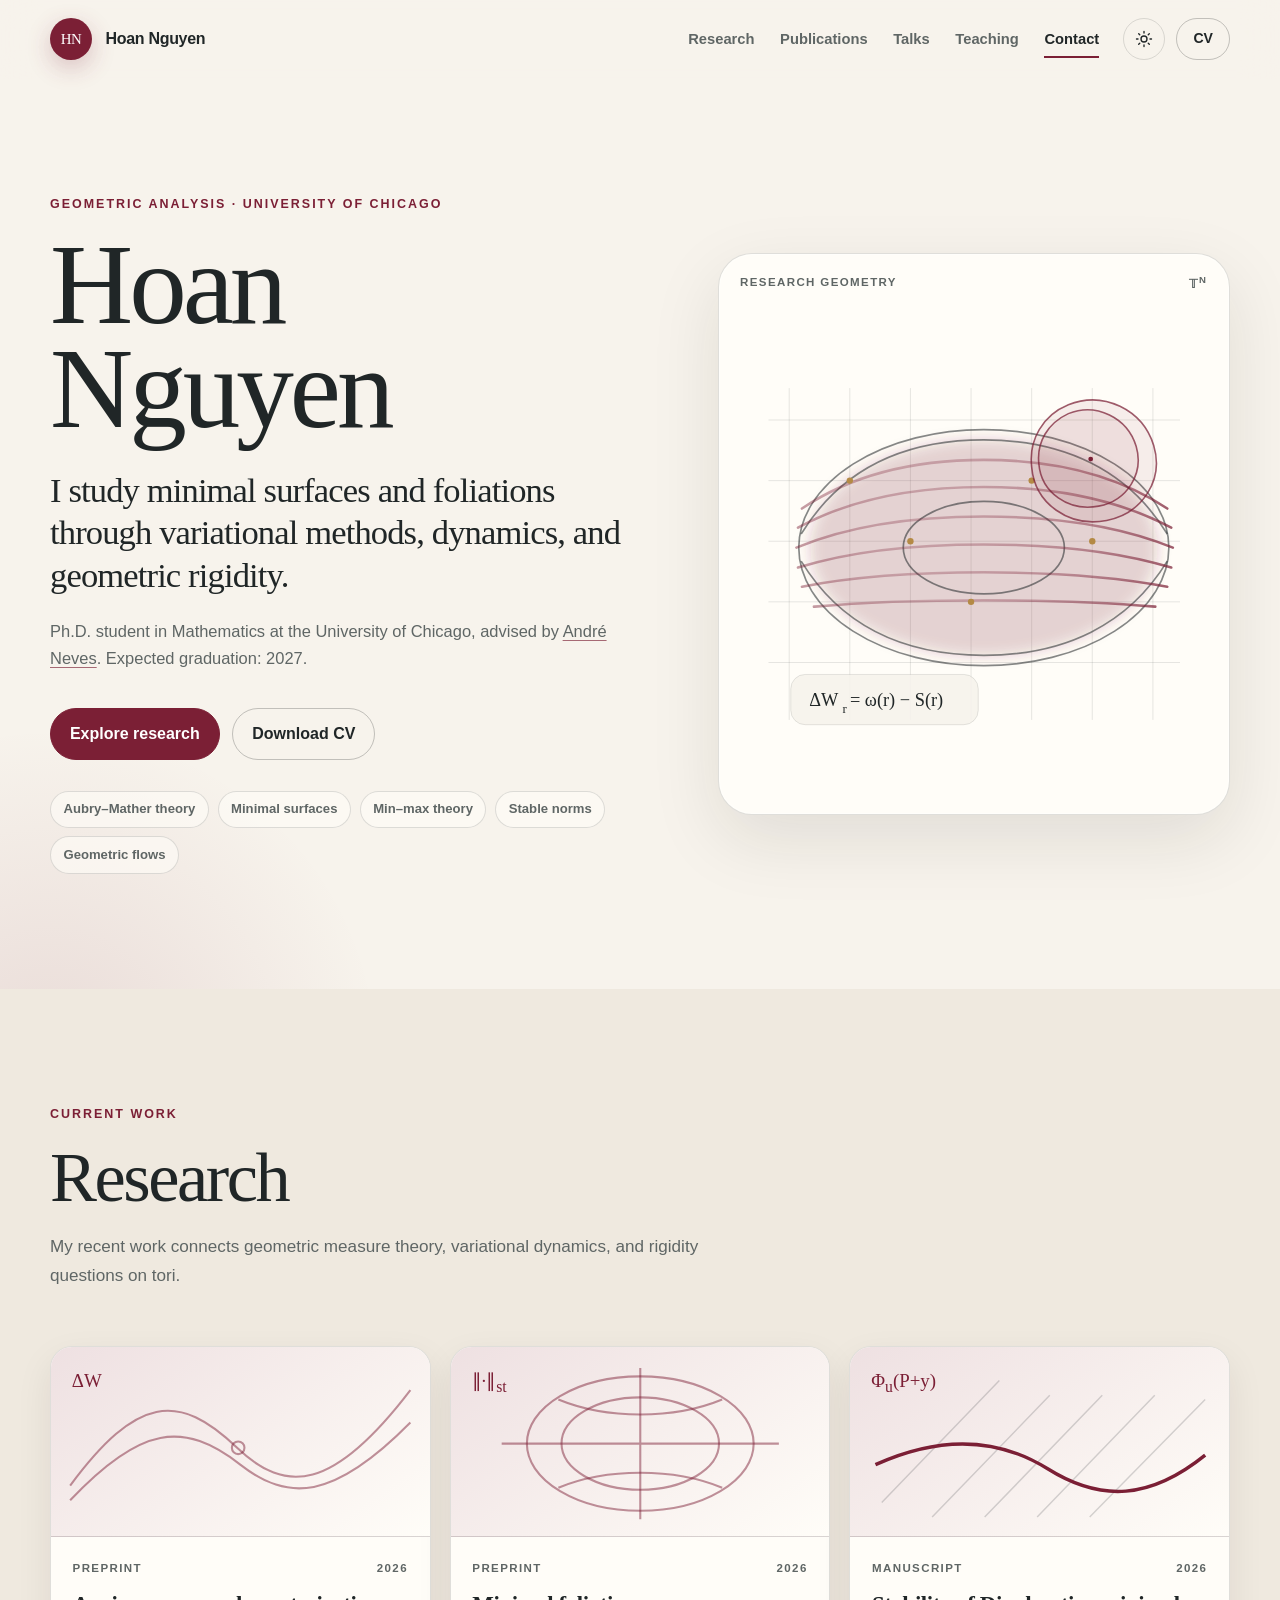
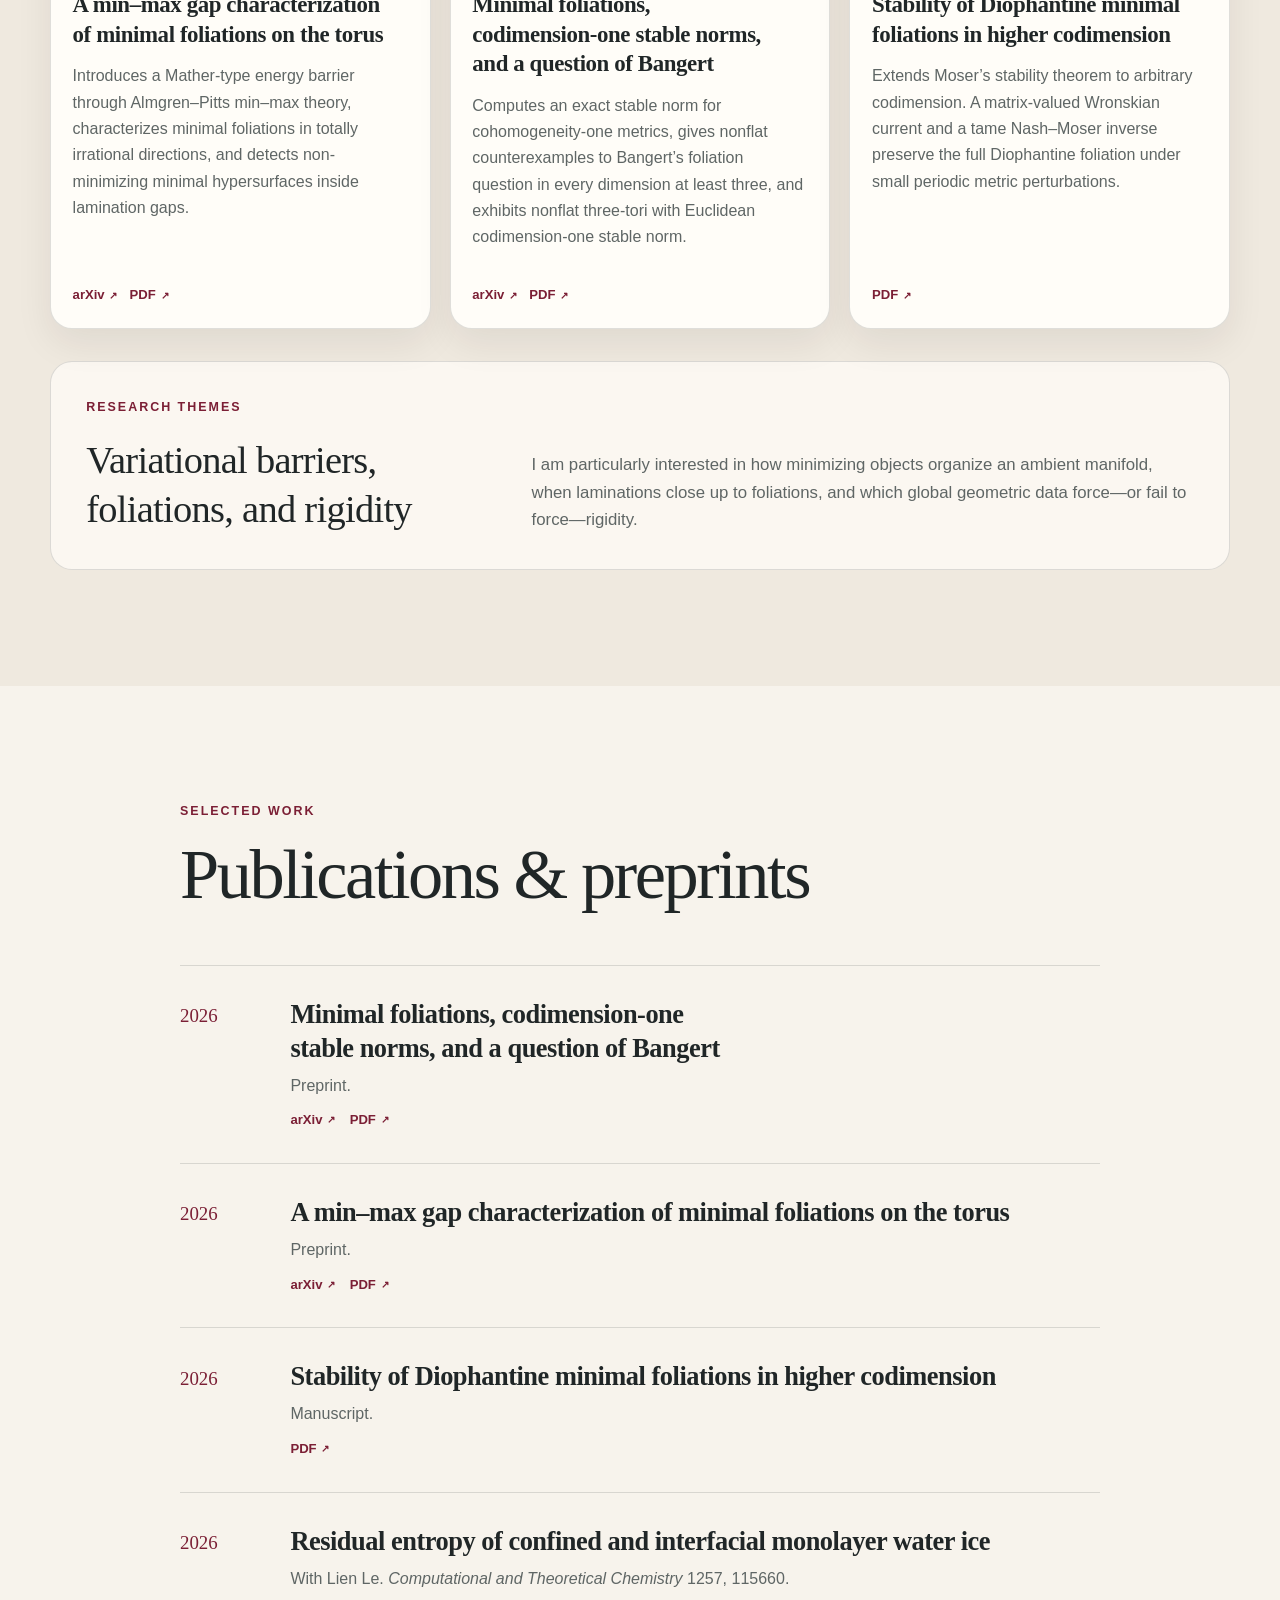
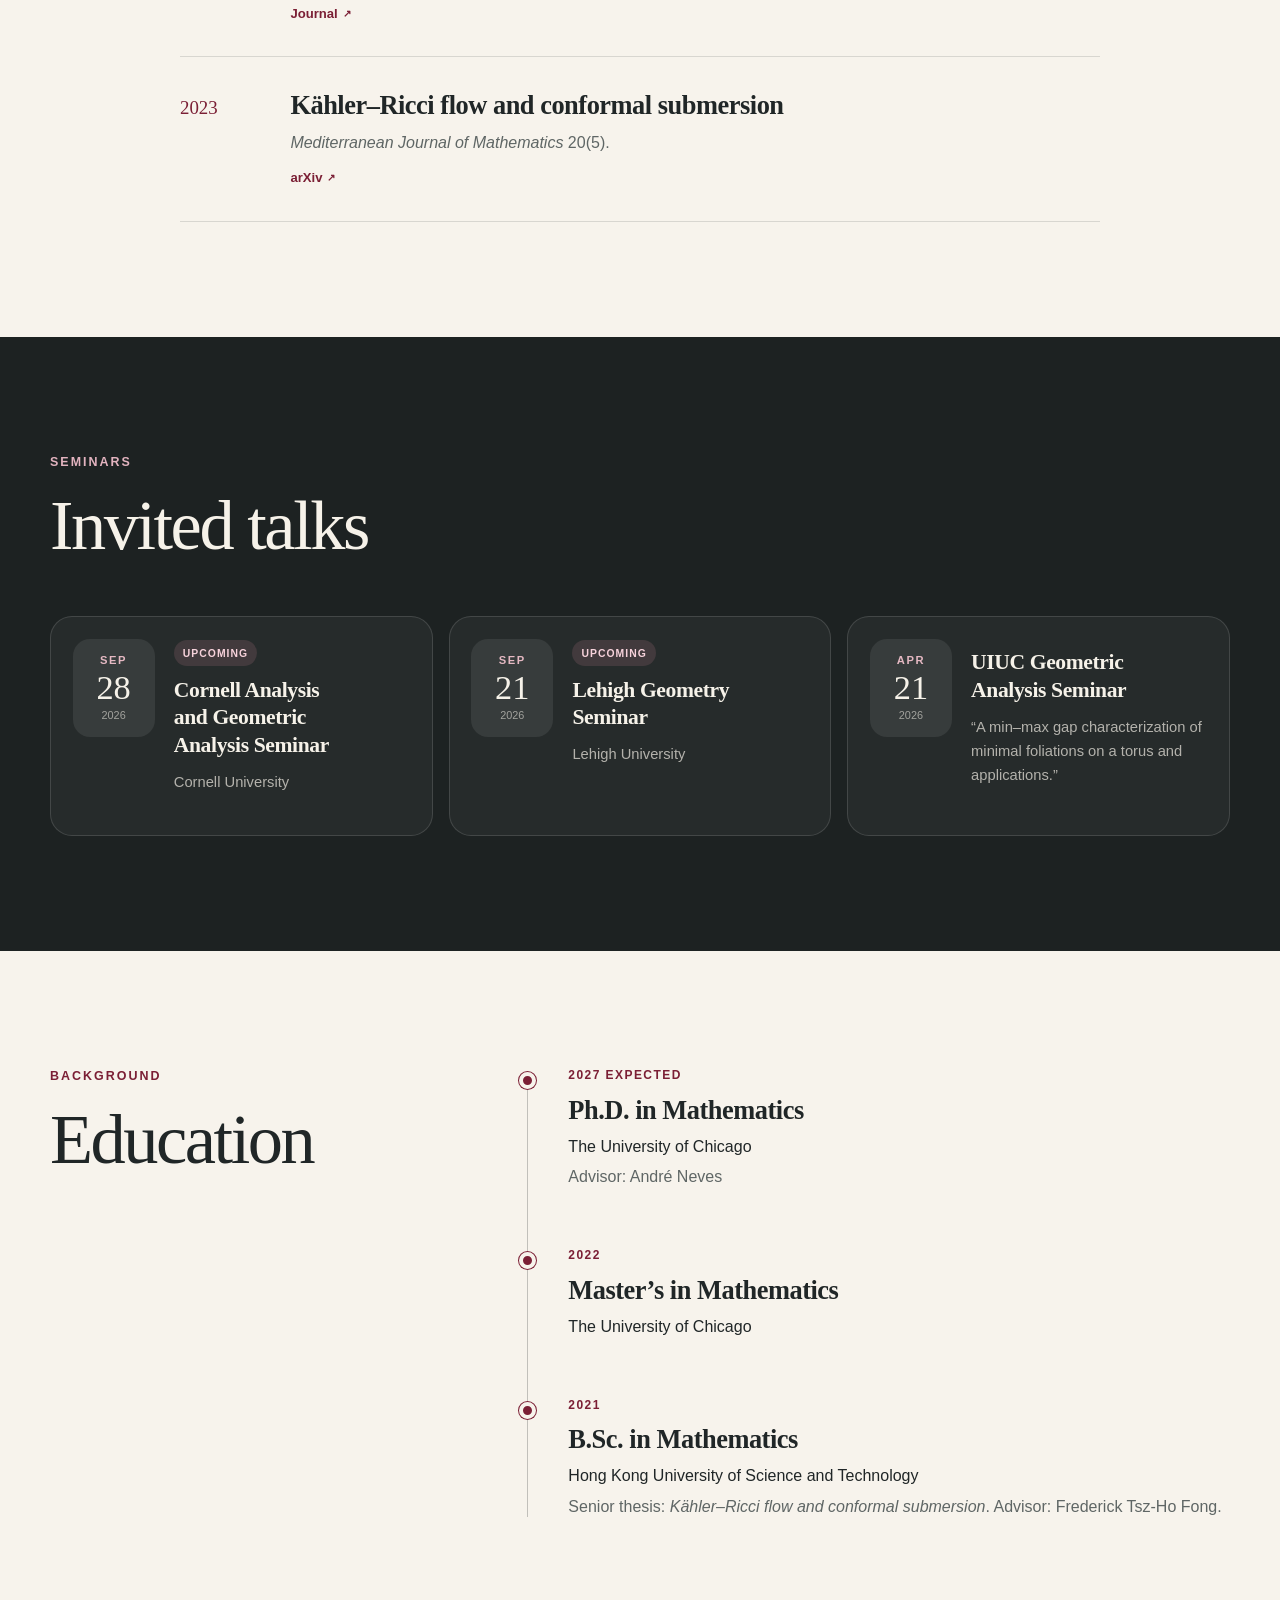
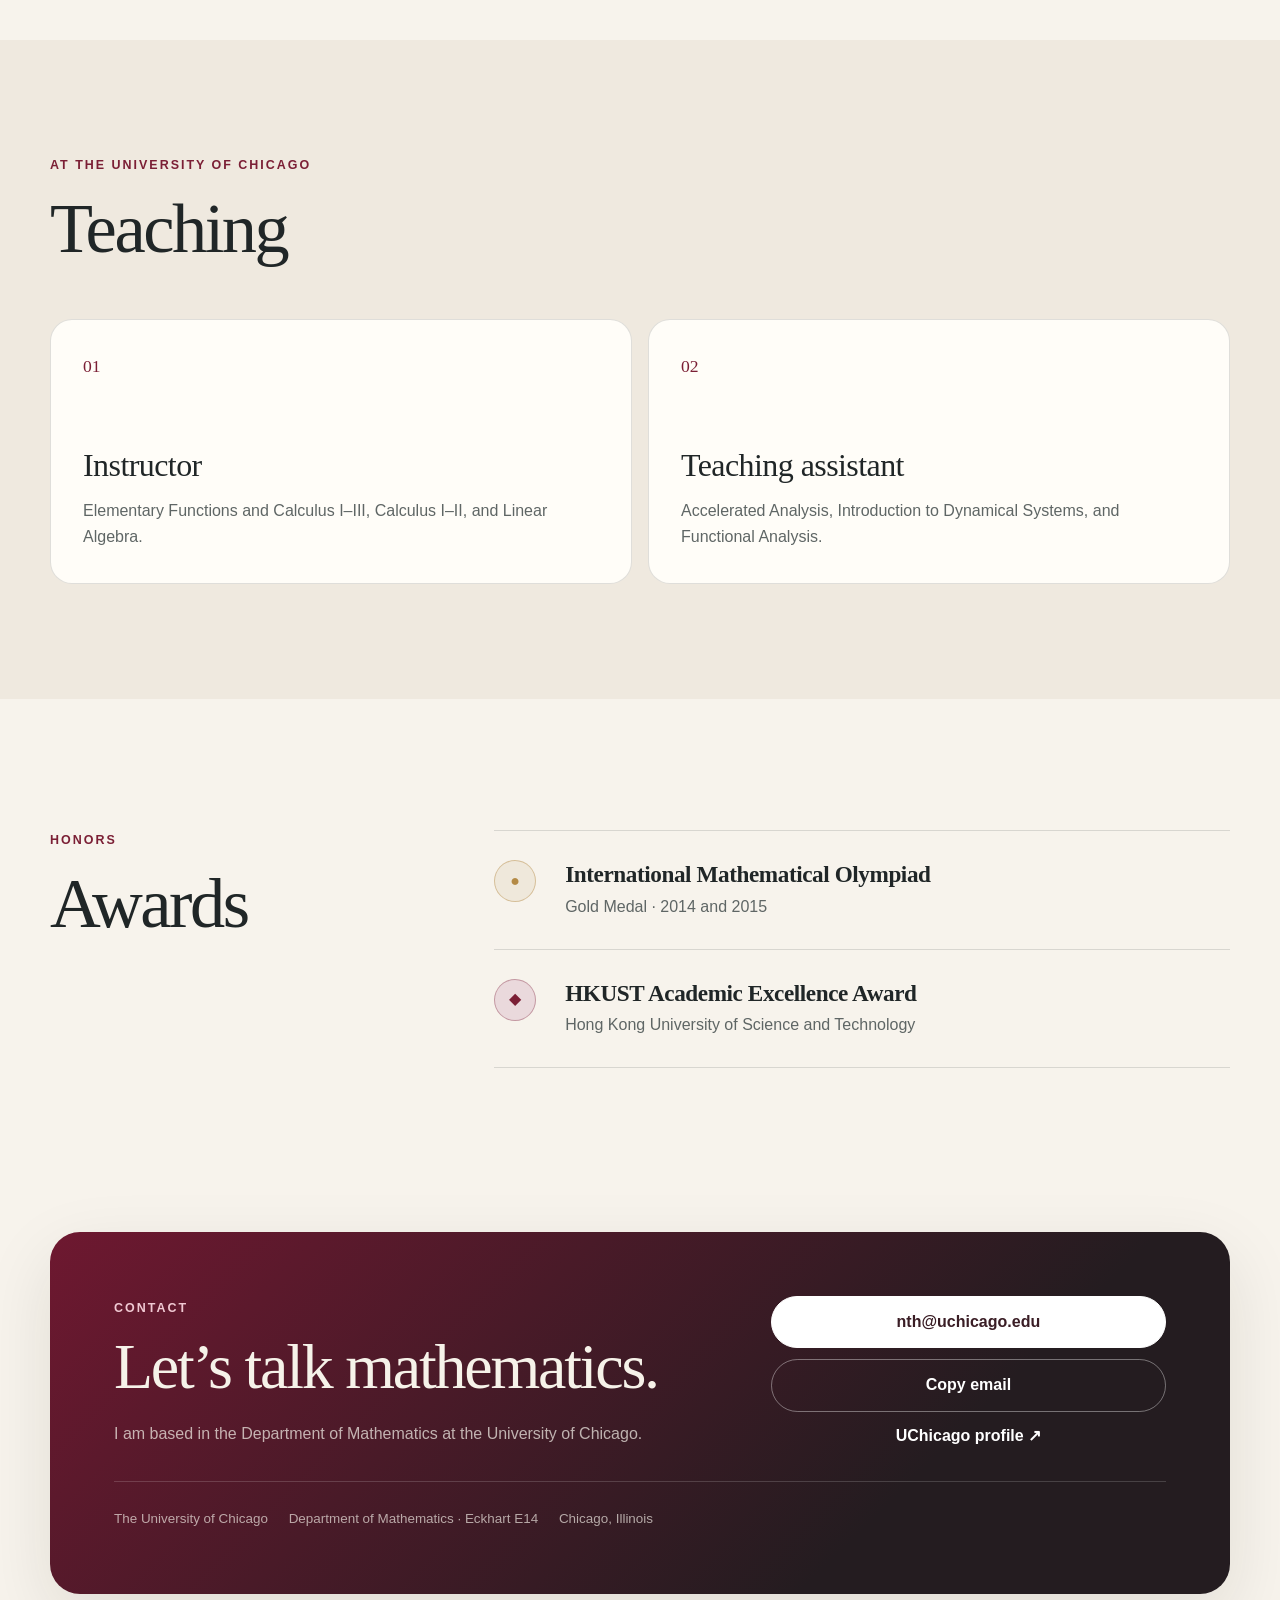
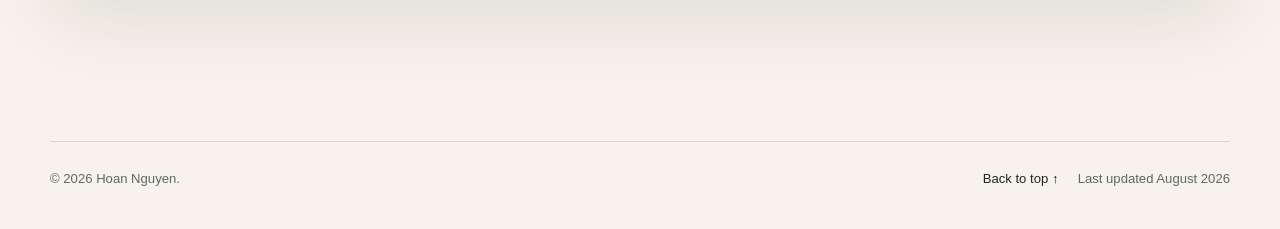
==== index.html @ 937e1cf7 "Update index.html" ====
<!doctype html>
<html lang="en" data-theme="light">
<head>
  <meta charset="utf-8">
  <meta name="viewport" content="width=device-width, initial-scale=1">
  <title>Hoan Nguyen — Geometric Analysis</title>
  <meta name="description" content="Hoan Nguyen is a mathematics Ph.D. student at the University of Chicago working in geometric analysis, minimal surfaces, min–max theory, Aubry–Mather theory, and geometric rigidity.">
  <meta name="author" content="Hoan Nguyen">
  <meta name="theme-color" content="#f7f3ec">

  <meta property="og:title" content="Hoan Nguyen — Geometric Analysis">
  <meta property="og:description" content="Research in minimal surfaces, min–max theory, Aubry–Mather theory, stable norms, and geometric rigidity.">
  <meta property="og:type" content="website">
  <meta property="og:image" content="og-card.png">

  <meta name="twitter:card" content="summary_large_image">

  <link rel="icon" href="favicon.svg" type="image/svg+xml">
  <link rel="manifest" href="site.webmanifest">
  <link rel="stylesheet" href="styles.css">

  <script>
    (function () {
      const saved = localStorage.getItem('hn-theme');
      const prefersDark =
        window.matchMedia &&
        window.matchMedia('(prefers-color-scheme: dark)').matches;

      document.documentElement.dataset.theme =
        saved || (prefersDark ? 'dark' : 'light');
    })();
  </script>

  <script type="application/ld+json">
  {
    "@context": "https://schema.org",
    "@type": "Person",
    "name": "Hoan Nguyen",
    "jobTitle": "Ph.D. Student in Mathematics",
    "affiliation": {
      "@type": "CollegeOrUniversity",
      "name": "The University of Chicago"
    },
    "email": "mailto:nth@uchicago.edu",
    "sameAs": [
      "https://mathematics.uchicago.edu/people/profile/hoan-the-nguyen/",
      "https://sites.google.com/view/thehoannguyen"
    ],
    "knowsAbout": [
      "Geometric analysis",
      "Minimal surfaces",
      "Min-max theory",
      "Aubry-Mather theory",
      "Stable norms",
      "Geometric flows"
    ]
  }
  </script>
</head>

<body>

  <a class="skip-link" href="#main">Skip to content</a>

  <header class="site-header" id="top">
    <div class="container nav-shell">

      <a class="brand" href="#top" aria-label="Hoan Nguyen, home">
        <span class="brand-mark" aria-hidden="true">HN</span>
        <span class="brand-text">Hoan Nguyen</span>
      </a>

      <button
        class="nav-toggle"
        type="button"
        aria-expanded="false"
        aria-controls="primary-nav"
      >
        <span class="sr-only">Open navigation</span>
        <span></span>
        <span></span>
        <span></span>
      </button>

      <nav
        class="primary-nav"
        id="primary-nav"
        aria-label="Primary navigation"
      >
        <a href="#research">Research</a>
        <a href="#publications">Publications</a>
        <a href="#talks">Talks</a>
        <a href="#teaching">Teaching</a>
        <a href="#contact">Contact</a>
      </nav>

      <div class="nav-actions">

        <button
          class="icon-button theme-toggle"
          type="button"
          aria-label="Switch color theme"
          title="Switch color theme"
        >
          <svg class="sun-icon" viewBox="0 0 24 24" aria-hidden="true">
            <circle cx="12" cy="12" r="4"></circle>
            <path d="M12 2v2M12 20v2M4.93 4.93l1.42 1.42M17.66 17.66l1.41 1.41M2 12h2M20 12h2M4.93 19.07l1.42-1.42M17.66 6.34l1.41-1.41"></path>
          </svg>

          <svg class="moon-icon" viewBox="0 0 24 24" aria-hidden="true">
            <path d="M21 12.79A9 9 0 1 1 11.21 3 7 7 0 0 0 21 12.79Z"></path>
          </svg>
        </button>

        <a
          class="button button-small button-outline nav-cv"
          href="Hoan_Nguyen_CV.pdf"
        >
          CV
        </a>

      </div>
    </div>
  </header>

  <main id="main">

    <section class="hero section-pad">
      <div class="container hero-grid">

        <div class="hero-copy reveal">

          <p class="eyebrow">
            Geometric analysis · University of Chicago
          </p>

          <h1>Hoan Nguyen</h1>

          <p class="hero-lede">
            I study minimal surfaces and foliations through variational
            methods, dynamics, and geometric rigidity.
          </p>

          <p class="hero-meta">
            Ph.D. student in Mathematics at the University of Chicago,
            advised by
            <a href="https://math.uchicago.edu/~aneves/">André Neves</a>.
            Expected graduation: 2027.
          </p>

          <div class="hero-actions">

            <a class="button" href="#research">
              Explore research
            </a>

            <a
              class="button button-outline"
              href="Hoan_Nguyen_CV.pdf"
            >
              Download CV
            </a>

          </div>

          <ul
            class="topic-list"
            aria-label="Research interests"
          >
            <li>Aubry–Mather theory</li>
            <li>Minimal surfaces</li>
            <li>Min–max theory</li>
            <li>Stable norms</li>
            <li>Geometric flows</li>
          </ul>

        </div>

        <div
          class="hero-visual reveal"
          aria-label="Abstract mathematical visualization of foliations and stable norms"
        >
          <div class="visual-card">

            <div class="visual-label">
              <span>Research geometry</span>
              <span>𝕋<sup>n</sup></span>
            </div>

            <svg
              class="foliation-art"
              viewBox="0 0 640 560"
              role="img"
              aria-labelledby="art-title art-desc"
            >

              <title id="art-title">
                Minimal foliations on a torus
              </title>

              <desc id="art-desc">
                An abstract family of curved leaves, a lattice,
                and a stable norm contour.
              </desc>

              <defs>

                <linearGradient
                  id="leafGradient"
                  x1="0"
                  y1="0"
                  x2="1"
                  y2="1"
                >
                  <stop
                    offset="0"
                    stop-color="currentColor"
                    stop-opacity="0.18"
                  ></stop>

                  <stop
                    offset="1"
                    stop-color="currentColor"
                    stop-opacity="0.72"
                  ></stop>
                </linearGradient>

                <filter
                  id="softGlow"
                  x="-30%"
                  y="-30%"
                  width="160%"
                  height="160%"
                >
                  <feGaussianBlur stdDeviation="9"></feGaussianBlur>
                </filter>

              </defs>

              <g class="grid-lines">

                <path d="M88 72V488M164 72V488M240 72V488M316 72V488M392 72V488M468 72V488M544 72V488"></path>

                <path d="M62 112H578M62 188H578M62 264H578M62 340H578M62 416H578"></path>

              </g>

              <g
                class="torus-shadow"
                filter="url(#softGlow)"
              >
                <ellipse
                  cx="332"
                  cy="272"
                  rx="218"
                  ry="136"
                ></ellipse>
              </g>

              <g class="torus-outline">

                <ellipse
                  cx="332"
                  cy="272"
                  rx="232"
                  ry="148"
                ></ellipse>

                <ellipse
                  cx="332"
                  cy="272"
                  rx="101"
                  ry="58"
                ></ellipse>

                <path d="M103 255c49-80 128-118 229-118s181 38 230 118"></path>

                <path d="M103 289c49 80 128 118 229 118s181-38 230-118"></path>

              </g>

              <g
                class="leaves"
                fill="none"
                stroke="url(#leafGradient)"
              >

                <path d="M104 223c62-42 139-61 228-61s167 19 230 61"></path>

                <path d="M99 247c64-35 142-51 233-51s169 16 235 51"></path>

                <path d="M97 272c65-27 143-39 235-39s171 12 237 39"></path>

                <path d="M99 297c64-20 142-29 233-29s169 9 235 29"></path>

                <path d="M104 321c62-12 139-18 228-18s167 6 230 18"></path>

                <path d="M119 346c57-5 128-8 213-8s157 3 215 8"></path>

              </g>

              <g class="lattice-points">

                <circle
                  cx="164"
                  cy="188"
                  r="4"
                ></circle>

                <circle
                  cx="240"
                  cy="264"
                  r="4"
                ></circle>

                <circle
                  cx="316"
                  cy="340"
                  r="4"
                ></circle>

                <circle
                  cx="392"
                  cy="188"
                  r="4"
                ></circle>

                <circle
                  cx="468"
                  cy="264"
                  r="4"
                ></circle>

              </g>

              <g class="norm-contour">

                <path d="M438 93c44-18 93 6 107 51 13 43-14 85-59 94-47 9-90-21-94-67-4-34 14-65 46-78Z"></path>

                <path d="M438 104c35-14 74 5 85 41 10 34-11 68-47 75-38 7-72-17-75-53-3-27 11-51 37-63Z"></path>

                <circle
                  cx="466"
                  cy="161"
                  r="3"
                ></circle>

              </g>

              <g class="formula-chip">

                <rect
                  x="90"
                  y="431"
                  width="235"
                  height="63"
                  rx="18"
                ></rect>

                <text
                  x="113"
                  y="471"
                >
                  ΔW
                  <tspan
                    baseline-shift="sub"
                    font-size="16"
                  >
                    r
                  </tspan>
                  = ω(r) − S(r)
                </text>

              </g>

            </svg>

          </div>
        </div>

      </div>
    </section>


    <section
      class="section-pad section-soft"
      id="research"
    >
      <div class="container">

        <div class="section-heading reveal">

          <p class="eyebrow">
            Current work
          </p>

          <h2>Research</h2>

          <p>
            My recent work connects geometric measure theory,
            variational dynamics, and rigidity questions on tori.
          </p>

        </div>


        <div class="research-grid">

          <article class="research-card reveal">

            <div
              class="paper-visual paper-visual-gap"
              aria-hidden="true"
            >

              <span class="visual-symbol">
                ΔW
              </span>

              <svg viewBox="0 0 360 180">

                <path d="M18 132C81 47 121 42 177 96c46 44 91 42 165-55"></path>

                <path d="M18 146C85 75 126 70 180 112c45 35 88 35 162-40"></path>

                <circle
                  cx="178"
                  cy="96"
                  r="6"
                ></circle>

              </svg>

            </div>

            <div class="card-kicker">

              <span>Preprint</span>

              <time datetime="2026">
                2026
              </time>

            </div>

            <h3>
              A min–max gap characterization of minimal foliations on the torus
            </h3>

            <p>
              Introduces a Mather-type energy barrier through
              Almgren–Pitts min–max theory, characterizes minimal
              foliations in totally irrational directions, and detects
              non-minimizing minimal hypersurfaces inside lamination gaps.
            </p>

            <div class="paper-links">

              <a href="https://arxiv.org/abs/2605.12428">
                arXiv
              </a>

              <a href="min-max-gap-characterization.pdf">
                PDF
              </a>

            </div>

          </article>


          <article class="research-card reveal">

            <div
              class="paper-visual paper-visual-norm"
              aria-hidden="true"
            >

              <span class="visual-symbol">
                ∥·∥<sub>st</sub>
              </span>

              <svg viewBox="0 0 360 180">

                <ellipse
                  cx="180"
                  cy="92"
                  rx="108"
                  ry="64"
                ></ellipse>

                <ellipse
                  cx="180"
                  cy="92"
                  rx="75"
                  ry="44"
                ></ellipse>

                <path d="M180 20v144M48 92h264"></path>

                <path d="M102 50c46 19 110 19 156 0M102 134c46-19 110-19 156 0"></path>

              </svg>

            </div>

            <div class="card-kicker">

              <span>Preprint</span>

              <time datetime="2026">
                2026
              </time>

            </div>

            <h3>
              Minimal foliations, codimension-one stable norms,
              and a question of Bangert
            </h3>

            <p>
              Computes an exact stable norm for cohomogeneity-one metrics,
              gives nonflat counterexamples to Bangert’s foliation question
              in every dimension at least three, and exhibits nonflat
              three-tori with Euclidean codimension-one stable norm.
            </p>

            <div class="paper-links">

              <a href="https://arxiv.org/abs/2608.18428">
                arXiv
              </a>

              <a href="minimal-foliations-stable-norms-bangert.pdf">
                PDF
              </a>

            </div>

          </article>


          <article class="research-card reveal">

            <div
              class="paper-visual paper-visual-kam"
              aria-hidden="true"
            >

              <span class="visual-symbol">
                Φ<sub>u</sub>(P+y)
              </span>

              <svg viewBox="0 0 360 180">

                <g>
                  <path d="M30 148 142 32M78 162 190 46M128 162 240 46M178 162 290 46M228 162 338 50"></path>
                </g>

                <path
                  class="accent-path"
                  d="M24 112c62-28 116-26 164 4 51 32 98 29 150-13"
                ></path>

              </svg>

            </div>

            <div class="card-kicker">

              <span>Manuscript</span>

              <time datetime="2026">
                2026
              </time>

            </div>

            <h3>
              Stability of Diophantine minimal foliations
              in higher codimension
            </h3>

            <p>
              Extends Moser’s stability theorem to arbitrary codimension.
              A matrix-valued Wronskian current and a tame Nash–Moser
              inverse preserve the full Diophantine foliation under small
              periodic metric perturbations.
            </p>

            <div class="paper-links">

              <a href="diophantine-minimal-foliations-higher-codimension.pdf">
                PDF
              </a>

            </div>

          </article>

        </div>


        <div class="research-note reveal">

          <div>

            <p class="eyebrow">
              Research themes
            </p>

            <h3>
              Variational barriers, foliations, and rigidity
            </h3>

          </div>

          <p>
            I am particularly interested in how minimizing objects organize
            an ambient manifold, when laminations close up to foliations,
            and which global geometric data force—or fail to force—rigidity.
          </p>

        </div>

      </div>
    </section>


    <section
      class="section-pad"
      id="publications"
    >
      <div class="container narrow">

        <div class="section-heading reveal">

          <p class="eyebrow">
            Selected work
          </p>

          <h2>
            Publications &amp; preprints
          </h2>

        </div>


        <ol class="publication-list">

          <li class="publication-item reveal">

            <div class="pub-year">
              2026
            </div>

            <div class="pub-content">

              <h3>
                Minimal foliations, codimension-one stable norms,
                and a question of Bangert
              </h3>

              <p class="pub-meta">
                Preprint.
              </p>

              <div class="inline-links">

                <a href="https://arxiv.org/abs/2608.18428">
                  arXiv
                </a>

                <a href="minimal-foliations-stable-norms-bangert.pdf">
                  PDF
                </a>

              </div>

            </div>

          </li>


          <li class="publication-item reveal">

            <div class="pub-year">
              2026
            </div>

            <div class="pub-content">

              <h3>
                A min–max gap characterization of minimal foliations
                on the torus
              </h3>

              <p class="pub-meta">
                Preprint.
              </p>

              <div class="inline-links">

                <a href="https://arxiv.org/abs/2605.12428">
                  arXiv
                </a>

                <a href="min-max-gap-characterization.pdf">
                  PDF
                </a>

              </div>

            </div>

          </li>


          <li class="publication-item reveal">

            <div class="pub-year">
              2026
            </div>

            <div class="pub-content">

              <h3>
                Stability of Diophantine minimal foliations
                in higher codimension
              </h3>

              <p class="pub-meta">
                Manuscript.
              </p>

              <div class="inline-links">

                <a href="diophantine-minimal-foliations-higher-codimension.pdf">
                  PDF
                </a>

              </div>

            </div>

          </li>


          <li class="publication-item reveal">

            <div class="pub-year">
              2026
            </div>

            <div class="pub-content">

              <h3>
                Residual entropy of confined and interfacial
                monolayer water ice
              </h3>

              <p class="pub-meta">
                With Lien Le.
                <em>Computational and Theoretical Chemistry</em>
                1257, 115660.
              </p>

              <div class="inline-links">

                <a href="https://doi.org/10.1016/j.comptc.2026.115660">
                  Journal
                </a>

              </div>

            </div>

          </li>


          <li class="publication-item reveal">

            <div class="pub-year">
              2023
            </div>

            <div class="pub-content">

              <h3>
                Kähler–Ricci flow and conformal submersion
              </h3>

              <p class="pub-meta">
                <em>Mediterranean Journal of Mathematics</em>
                20(5).
              </p>

              <div class="inline-links">

                <a href="https://arxiv.org/abs/2301.13065">
                  arXiv
                </a>

              </div>

            </div>

          </li>

        </ol>

      </div>
    </section>


    <section
      class="section-pad section-dark"
      id="talks"
    >
      <div class="container">

        <div class="section-heading reveal">

          <p class="eyebrow">
            Seminars
          </p>

          <h2>
            Invited talks
          </h2>

        </div>


        <div class="talk-grid">

          <article class="talk-card reveal">

            <div class="date-block">

              <span>Sep</span>

              <strong>28</strong>

              <small>2026</small>

            </div>

            <div>

              <span class="status-pill">
                Upcoming
              </span>

              <h3>
                Cornell Analysis and Geometric Analysis Seminar
              </h3>

              <p>
                Cornell University
              </p>

            </div>

          </article>


          <article class="talk-card reveal">

            <div class="date-block">

              <span>Sep</span>

              <strong>21</strong>

              <small>2026</small>

            </div>

            <div>

              <span class="status-pill">
                Upcoming
              </span>

              <h3>
                Lehigh Geometry Seminar
              </h3>

              <p>
                Lehigh University
              </p>

            </div>

          </article>


          <article class="talk-card reveal">

            <div class="date-block">

              <span>Apr</span>

              <strong>21</strong>

              <small>2026</small>

            </div>

            <div>

              <h3>
                UIUC Geometric Analysis Seminar
              </h3>

              <p>
                “A min–max gap characterization of minimal foliations
                on a torus and applications.”
              </p>

            </div>

          </article>

        </div>

      </div>
    </section>


    <section
      class="section-pad"
      id="education"
    >
      <div class="container two-column-layout">

        <div class="section-heading reveal">

          <p class="eyebrow">
            Background
          </p>

          <h2>
            Education
          </h2>

        </div>


        <div class="timeline">

          <article class="timeline-item reveal">

            <div class="timeline-marker"></div>

            <time>
              2027 expected
            </time>

            <h3>
              Ph.D. in Mathematics
            </h3>

            <p>
              The University of Chicago
            </p>

            <p class="muted">
              Advisor: André Neves
            </p>

          </article>


          <article class="timeline-item reveal">

            <div class="timeline-marker"></div>

            <time>
              2022
            </time>

            <h3>
              Master’s in Mathematics
            </h3>

            <p>
              The University of Chicago
            </p>

          </article>


          <article class="timeline-item reveal">

            <div class="timeline-marker"></div>

            <time>
              2021
            </time>

            <h3>
              B.Sc. in Mathematics
            </h3>

            <p>
              Hong Kong University of Science and Technology
            </p>

            <p class="muted">
              Senior thesis:
              <em>Kähler–Ricci flow and conformal submersion</em>.
              Advisor: Frederick Tsz-Ho Fong.
            </p>

          </article>

        </div>

      </div>
    </section>


    <section
      class="section-pad section-soft"
      id="teaching"
    >
      <div class="container">

        <div class="section-heading reveal">

          <p class="eyebrow">
            At the University of Chicago
          </p>

          <h2>
            Teaching
          </h2>

        </div>


        <div class="teaching-grid">

          <article class="teaching-card reveal">

            <span class="teaching-index">
              01
            </span>

            <h3>
              Instructor
            </h3>

            <p>
              Elementary Functions and Calculus I–III,
              Calculus I–II, and Linear Algebra.
            </p>

          </article>


          <article class="teaching-card reveal">

            <span class="teaching-index">
              02
            </span>

            <h3>
              Teaching assistant
            </h3>

            <p>
              Accelerated Analysis, Introduction to Dynamical Systems,
              and Functional Analysis.
            </p>

          </article>

        </div>

      </div>
    </section>


    <section
      class="section-pad"
      id="awards"
    >
      <div class="container awards-shell reveal">

        <div>

          <p class="eyebrow">
            Honors
          </p>

          <h2>
            Awards
          </h2>

        </div>


        <div class="award-list">

          <div class="award-item">

            <span
              class="award-medal"
              aria-hidden="true"
            >
              ●
            </span>

            <div>

              <h3>
                International Mathematical Olympiad
              </h3>

              <p>
                Gold Medal · 2014 and 2015
              </p>

            </div>

          </div>


          <div class="award-item">

            <span
              class="award-medal award-medal-outline"
              aria-hidden="true"
            >
              ◆
            </span>

            <div>

              <h3>
                HKUST Academic Excellence Award
              </h3>

              <p>
                Hong Kong University of Science and Technology
              </p>

            </div>

          </div>

        </div>

      </div>
    </section>


    <section
      class="section-pad contact-section"
      id="contact"
    >
      <div class="container contact-card reveal">

        <div>

          <p class="eyebrow">
            Contact
          </p>

          <h2>
            Let’s talk mathematics.
          </h2>

          <p>
            I am based in the Department of Mathematics
            at the University of Chicago.
          </p>

        </div>


        <div class="contact-actions">

          <a
            class="button"
            href="mailto:nth@uchicago.edu"
          >
            nth@uchicago.edu
          </a>

          <button
            class="button button-outline copy-email"
            type="button"
            data-email="nth@uchicago.edu"
          >
            Copy email
          </button>

          <a
            class="text-link"
            href="https://mathematics.uchicago.edu/people/profile/hoan-the-nguyen/"
          >
            UChicago profile
            <span aria-hidden="true">↗</span>
          </a>

        </div>


        <div class="contact-address">

          <span>
            The University of Chicago
          </span>

          <span>
            Department of Mathematics · Eckhart E14
          </span>

          <span>
            Chicago, Illinois
          </span>

        </div>

      </div>
    </section>

  </main>


  <footer class="site-footer">

    <div class="container footer-inner">

      <p>
        © <span id="current-year">2026</span> Hoan Nguyen.
      </p>

      <div>

        <a href="#top">
          Back to top ↑
        </a>

        <span>
          Last updated August 2026
        </span>

      </div>

    </div>

  </footer>


  <div
    class="toast"
    role="status"
    aria-live="polite"
    aria-atomic="true"
  ></div>

  <script src="script.js"></script>

</body>
</html>
---- styles.css ----
:root {
  --bg: #f7f3ec;
  --bg-elevated: #fffdf8;
  --bg-soft: #efe9df;
  --bg-dark: #1d2222;
  --text: #202627;
  --text-muted: #5f6665;
  --text-on-dark: #f6f2e9;
  --accent: #7b1f35;
  --accent-strong: #5f1025;
  --accent-soft: #ead9dc;
  --gold: #b48a45;
  --border: rgba(32, 38, 39, 0.14);
  --border-strong: rgba(32, 38, 39, 0.25);
  --shadow: 0 24px 70px rgba(33, 28, 24, 0.10);
  --shadow-soft: 0 14px 36px rgba(33, 28, 24, 0.08);
  --header-bg: rgba(247, 243, 236, 0.86);
  --serif: "Iowan Old Style", "Palatino Linotype", "Book Antiqua", Palatino, Georgia, serif;
  --sans: Inter, ui-sans-serif, -apple-system, BlinkMacSystemFont, "Segoe UI", sans-serif;
  --radius: 22px;
  --radius-sm: 14px;
  --max-width: 1180px;
}

html[data-theme="dark"] {
  --bg: #141818;
  --bg-elevated: #1c2121;
  --bg-soft: #202626;
  --bg-dark: #090c0c;
  --text: #f3efe7;
  --text-muted: #b9c0bd;
  --text-on-dark: #f7f3eb;
  --accent: #d391a0;
  --accent-strong: #efb1bf;
  --accent-soft: rgba(211, 145, 160, 0.17);
  --gold: #d5ad6a;
  --border: rgba(243, 239, 231, 0.13);
  --border-strong: rgba(243, 239, 231, 0.24);
  --shadow: 0 24px 70px rgba(0, 0, 0, 0.34);
  --shadow-soft: 0 14px 36px rgba(0, 0, 0, 0.24);
  --header-bg: rgba(20, 24, 24, 0.86);
}

* { box-sizing: border-box; }
html { scroll-behavior: smooth; scroll-padding-top: 100px; }
body {
  margin: 0;
  background: var(--bg);
  color: var(--text);
  font-family: var(--sans);
  line-height: 1.65;
  -webkit-font-smoothing: antialiased;
  text-rendering: optimizeLegibility;
}

::selection { background: var(--accent); color: #fff; }
a { color: inherit; text-decoration-color: color-mix(in srgb, var(--accent) 65%, transparent); text-underline-offset: 0.2em; }
a:hover { color: var(--accent); }
button, input, textarea { font: inherit; }
img, svg { display: block; max-width: 100%; }
h1, h2, h3, p { margin-top: 0; }
h1, h2, h3 { text-wrap: balance; }
h1, h2 { font-family: var(--serif); font-weight: 500; letter-spacing: -0.035em; }
h1 { font-size: clamp(4.25rem, 9vw, 7.7rem); line-height: 0.9; margin-bottom: 1.8rem; }
h2 { font-size: clamp(2.8rem, 5.5vw, 4.9rem); line-height: 0.98; margin-bottom: 1.35rem; }
h3 { font-size: 1.28rem; line-height: 1.28; letter-spacing: -0.018em; }

.container { width: min(calc(100% - 40px), var(--max-width)); margin-inline: auto; }
.container.narrow { width: min(calc(100% - 40px), 920px); }
.section-pad { padding: clamp(5.5rem, 9vw, 9rem) 0; }
.section-soft { background: var(--bg-soft); }
.eyebrow {
  margin: 0 0 1.15rem;
  color: var(--accent);
  font-size: 0.78rem;
  font-weight: 750;
  letter-spacing: 0.16em;
  text-transform: uppercase;
}
.muted { color: var(--text-muted); }
.sr-only {
  position: absolute !important;
  width: 1px !important;
  height: 1px !important;
  padding: 0 !important;
  margin: -1px !important;
  overflow: hidden !important;
  clip: rect(0, 0, 0, 0) !important;
  white-space: nowrap !important;
  border: 0 !important;
}
.skip-link {
  position: fixed;
  left: 1rem;
  top: -4rem;
  z-index: 1000;
  padding: 0.7rem 1rem;
  border-radius: 10px;
  background: var(--text);
  color: var(--bg);
  transition: top 0.2s ease;
}
.skip-link:focus { top: 1rem; }

.site-header {
  position: sticky;
  top: 0;
  z-index: 100;
  border-bottom: 1px solid transparent;
  background: var(--header-bg);
  backdrop-filter: blur(18px);
  -webkit-backdrop-filter: blur(18px);
  transition: border-color 0.25s ease, box-shadow 0.25s ease;
}
.site-header.is-scrolled { border-color: var(--border); box-shadow: 0 10px 30px rgba(20, 20, 20, 0.05); }
.nav-shell { min-height: 78px; display: flex; align-items: center; gap: 1.5rem; }
.brand { display: inline-flex; align-items: center; gap: 0.85rem; text-decoration: none; flex: 0 0 auto; }
.brand:hover { color: var(--text); }
.brand-mark {
  width: 42px;
  height: 42px;
  display: grid;
  place-items: center;
  border-radius: 50%;
  color: #fff;
  background: var(--accent);
  font-family: var(--serif);
  font-size: 0.93rem;
  letter-spacing: -0.03em;
  box-shadow: 0 8px 25px color-mix(in srgb, var(--accent) 24%, transparent);
}
.brand-text { font-weight: 700; letter-spacing: -0.02em; }
.primary-nav { display: flex; align-items: center; gap: 1.6rem; margin-left: auto; }
.primary-nav a { position: relative; padding: 0.4rem 0; color: var(--text-muted); font-size: 0.92rem; font-weight: 650; text-decoration: none; }
.primary-nav a::after { content: ""; position: absolute; left: 0; right: 100%; bottom: 0; height: 2px; background: var(--accent); transition: right 0.25s ease; }
.primary-nav a:hover, .primary-nav a.active { color: var(--text); }
.primary-nav a:hover::after, .primary-nav a.active::after { right: 0; }
.nav-actions { display: flex; align-items: center; gap: 0.7rem; }
.icon-button {
  width: 42px;
  height: 42px;
  display: grid;
  place-items: center;
  border: 1px solid var(--border);
  border-radius: 50%;
  color: var(--text);
  background: transparent;
  cursor: pointer;
  transition: transform 0.2s ease, background 0.2s ease, border-color 0.2s ease;
}
.icon-button:hover { transform: translateY(-2px); background: var(--bg-elevated); border-color: var(--border-strong); }
.icon-button svg { width: 18px; fill: none; stroke: currentColor; stroke-width: 1.8; stroke-linecap: round; stroke-linejoin: round; }
html[data-theme="light"] .moon-icon { display: none; }
html[data-theme="dark"] .sun-icon { display: none; }
.nav-toggle { display: none; border: 0; background: transparent; padding: 0.5rem; margin-left: auto; cursor: pointer; }
.nav-toggle span:not(.sr-only) { display: block; width: 24px; height: 2px; margin: 5px 0; border-radius: 3px; background: var(--text); transition: transform 0.2s ease, opacity 0.2s ease; }

.button {
  display: inline-flex;
  align-items: center;
  justify-content: center;
  min-height: 49px;
  padding: 0.75rem 1.18rem;
  border: 1px solid var(--accent);
  border-radius: 999px;
  background: var(--accent);
  color: #fff;
  font-weight: 750;
  text-decoration: none;
  cursor: pointer;
  transition: transform 0.2s ease, box-shadow 0.2s ease, background 0.2s ease, color 0.2s ease;
}
.button:hover { transform: translateY(-2px); color: #fff; background: var(--accent-strong); border-color: var(--accent-strong); box-shadow: 0 12px 28px color-mix(in srgb, var(--accent) 22%, transparent); }
.button-outline { color: var(--text); background: transparent; border-color: var(--border-strong); }
.button-outline:hover { color: var(--text); background: var(--bg-elevated); border-color: var(--text); box-shadow: none; }
.button-small { min-height: 42px; padding: 0.55rem 1rem; font-size: 0.88rem; }

.hero { min-height: calc(100svh - 78px); display: grid; align-items: center; position: relative; overflow: clip; }
.hero::before {
  content: "";
  position: absolute;
  width: 680px;
  height: 680px;
  left: -290px;
  bottom: -410px;
  border-radius: 50%;
  background: radial-gradient(circle, color-mix(in srgb, var(--accent) 11%, transparent), transparent 69%);
  pointer-events: none;
}
.hero-grid { display: grid; grid-template-columns: minmax(0, 1.06fr) minmax(360px, 0.94fr); align-items: center; gap: clamp(2rem, 7vw, 7.5rem); }
.hero-copy { position: relative; z-index: 1; }
.hero-lede { max-width: 720px; margin-bottom: 1.4rem; font-family: var(--serif); font-size: clamp(1.55rem, 2.7vw, 2.4rem); line-height: 1.22; letter-spacing: -0.025em; }
.hero-meta { max-width: 680px; color: var(--text-muted); font-size: 1.03rem; }
.hero-actions { display: flex; flex-wrap: wrap; gap: 0.8rem; margin: 2.2rem 0 1.9rem; }
.topic-list { display: flex; flex-wrap: wrap; gap: 0.55rem; list-style: none; padding: 0; margin: 0; }
.topic-list li { padding: 0.42rem 0.78rem; border: 1px solid var(--border); border-radius: 999px; color: var(--text-muted); background: color-mix(in srgb, var(--bg-elevated) 58%, transparent); font-size: 0.82rem; font-weight: 600; }

.hero-visual { position: relative; }
.visual-card { position: relative; overflow: hidden; border: 1px solid var(--border); border-radius: 34px; background: var(--bg-elevated); box-shadow: var(--shadow); }
.visual-card::after { content: ""; position: absolute; inset: 0; border-radius: inherit; box-shadow: inset 0 0 0 1px color-mix(in srgb, #fff 32%, transparent); pointer-events: none; }
.visual-label { display: flex; justify-content: space-between; align-items: center; padding: 1.1rem 1.35rem 0; color: var(--text-muted); font-size: 0.72rem; font-weight: 700; letter-spacing: 0.12em; text-transform: uppercase; }
.foliation-art { width: 100%; min-height: 520px; color: var(--accent); }
.grid-lines path { fill: none; stroke: var(--border); stroke-width: 1; }
.torus-shadow ellipse { fill: color-mix(in srgb, var(--accent) 20%, transparent); }
.torus-outline { fill: none; stroke: color-mix(in srgb, var(--text) 54%, transparent); stroke-width: 2.1; }
.leaves { stroke-width: 3.2; stroke-linecap: round; }
.lattice-points circle { fill: var(--gold); }
.norm-contour { fill: color-mix(in srgb, var(--accent) 7%, transparent); stroke: color-mix(in srgb, var(--accent) 72%, transparent); stroke-width: 2; }
.norm-contour circle { fill: var(--accent); stroke: none; }
.formula-chip rect { fill: color-mix(in srgb, var(--bg) 89%, transparent); stroke: var(--border); }
.formula-chip text { fill: var(--text); font-family: var(--serif); font-size: 23px; }
@media (prefers-reduced-motion: no-preference) {
  .leaves path:nth-child(odd) { animation: drift 8s ease-in-out infinite alternate; transform-origin: center; }
  .norm-contour { animation: float 7s ease-in-out infinite; transform-origin: center; }
}
@keyframes drift { to { transform: translateY(5px) scaleX(0.985); } }
@keyframes float { 50% { transform: translateY(-8px) rotate(2deg); } }

.section-heading { max-width: 760px; margin-bottom: 3.5rem; }
.section-heading > p:last-child { color: var(--text-muted); font-size: 1.07rem; max-width: 650px; }
.research-grid { display: grid; grid-template-columns: repeat(3, minmax(0, 1fr)); gap: 1.2rem; }
.research-card { display: flex; flex-direction: column; min-height: 100%; overflow: hidden; border: 1px solid var(--border); border-radius: var(--radius); background: var(--bg-elevated); box-shadow: var(--shadow-soft); transition: transform 0.25s ease, box-shadow 0.25s ease, border-color 0.25s ease; }
.research-card:hover { transform: translateY(-7px); border-color: color-mix(in srgb, var(--accent) 35%, var(--border)); box-shadow: var(--shadow); }
.research-card > :not(.paper-visual) { margin-inline: 1.35rem; }
.research-card h3 { margin-bottom: 0.9rem; font-family: var(--serif); font-size: 1.43rem; font-weight: 600; }
.research-card p { color: var(--text-muted); }
.paper-visual { position: relative; height: 190px; overflow: hidden; margin-bottom: 1.35rem; border-bottom: 1px solid var(--border); background: linear-gradient(145deg, color-mix(in srgb, var(--accent-soft) 80%, var(--bg-elevated)), var(--bg-elevated)); }
.paper-visual svg { position: absolute; inset: 0; width: 100%; height: 100%; fill: none; stroke: color-mix(in srgb, var(--accent) 48%, transparent); stroke-width: 2; }
.paper-visual-kam svg g { stroke: color-mix(in srgb, var(--text) 18%, transparent); stroke-width: 1.4; }
.paper-visual-kam .accent-path { stroke: var(--accent); stroke-width: 3.3; }
.visual-symbol { position: absolute; left: 1.3rem; top: 1.15rem; z-index: 1; font-family: var(--serif); font-size: 1.18rem; color: var(--accent); }
.card-kicker { display: flex; justify-content: space-between; align-items: center; margin-bottom: 0.8rem; color: var(--text-muted); font-size: 0.72rem; font-weight: 750; letter-spacing: 0.12em; text-transform: uppercase; }
.paper-links { display: flex; gap: 0.75rem; margin-top: auto; padding: 1.1rem 0 1.35rem; }
.paper-links a, .inline-links a { display: inline-flex; align-items: center; gap: 0.3rem; color: var(--accent); font-size: 0.82rem; font-weight: 750; text-decoration: none; }
.paper-links a::after, .inline-links a::after { content: "↗"; font-size: 0.8em; }
.research-note { display: grid; grid-template-columns: minmax(220px, 0.75fr) minmax(0, 1.25fr); gap: 3rem; align-items: end; margin-top: 2rem; padding: 2.2rem; border: 1px solid var(--border); border-radius: var(--radius); background: color-mix(in srgb, var(--bg-elevated) 72%, transparent); }
.research-note h3 { margin: 0; font-family: var(--serif); font-size: clamp(1.75rem, 3vw, 2.4rem); font-weight: 500; }
.research-note > p { margin: 0; color: var(--text-muted); font-size: 1.05rem; }

.publication-list { list-style: none; padding: 0; margin: 0; }
.publication-item { display: grid; grid-template-columns: 88px minmax(0, 1fr); gap: 1.4rem; padding: 2rem 0; border-top: 1px solid var(--border); }
.publication-item:last-child { border-bottom: 1px solid var(--border); }
.pub-year { padding-top: 0.15rem; color: var(--accent); font-family: var(--serif); font-size: 1.18rem; font-variant-numeric: tabular-nums; }
.pub-content h3 { margin-bottom: 0.45rem; font-family: var(--serif); font-size: clamp(1.25rem, 2.2vw, 1.65rem); font-weight: 600; }
.pub-meta { margin-bottom: 0.65rem; color: var(--text-muted); }
.inline-links { display: flex; gap: 0.9rem; }

.section-dark { background: var(--bg-dark); color: var(--text-on-dark); }
.section-dark .eyebrow { color: #e2b3bf; }
.section-dark .section-heading > p:last-child { color: rgba(246, 242, 233, 0.7); }
.talk-grid { display: grid; grid-template-columns: repeat(3, minmax(0, 1fr)); gap: 1rem; }
.talk-card { display: grid; grid-template-columns: 82px minmax(0, 1fr); gap: 1.2rem; align-items: start; min-height: 220px; padding: 1.35rem; border: 1px solid rgba(255, 255, 255, 0.13); border-radius: var(--radius); background: rgba(255, 255, 255, 0.045); }
.talk-card h3 { margin: 0.65rem 0 0.65rem; font-family: var(--serif); font-size: 1.35rem; font-weight: 600; }
.talk-card p { margin: 0; color: rgba(246, 242, 233, 0.68); font-size: 0.92rem; }
.date-block { display: grid; place-items: center; padding: 0.75rem 0.4rem; border-radius: 17px; color: var(--text-on-dark); background: rgba(255, 255, 255, 0.08); text-transform: uppercase; }
.date-block span { color: #e5b9c3; font-size: 0.7rem; font-weight: 750; letter-spacing: 0.14em; }
.date-block strong { font-family: var(--serif); font-size: 2.15rem; line-height: 1.1; font-weight: 500; }
.date-block small { color: rgba(246, 242, 233, 0.56); font-size: 0.68rem; }
.status-pill { display: inline-flex; padding: 0.28rem 0.56rem; border-radius: 999px; color: #f7d2db; background: rgba(225, 144, 164, 0.15); font-size: 0.65rem; font-weight: 800; letter-spacing: 0.1em; text-transform: uppercase; }

.two-column-layout { display: grid; grid-template-columns: minmax(240px, 0.68fr) minmax(0, 1.32fr); gap: clamp(3rem, 8vw, 8rem); align-items: start; }
.two-column-layout .section-heading { position: sticky; top: 130px; }
.timeline { position: relative; }
.timeline::before { content: ""; position: absolute; left: 8px; top: 8px; bottom: 8px; width: 1px; background: var(--border-strong); }
.timeline-item { position: relative; padding: 0 0 3.2rem 3.1rem; }
.timeline-item:last-child { padding-bottom: 0; }
.timeline-marker { position: absolute; left: 0; top: 6px; width: 17px; height: 17px; border: 4px solid var(--bg); border-radius: 50%; background: var(--accent); box-shadow: 0 0 0 1px var(--accent); }
.timeline-item time { display: block; margin-bottom: 0.5rem; color: var(--accent); font-size: 0.75rem; font-weight: 800; letter-spacing: 0.12em; text-transform: uppercase; }
.timeline-item h3 { margin-bottom: 0.35rem; font-family: var(--serif); font-size: 1.65rem; font-weight: 600; }
.timeline-item p { margin-bottom: 0.28rem; }

.teaching-grid { display: grid; grid-template-columns: repeat(2, minmax(0, 1fr)); gap: 1rem; }
.teaching-card { position: relative; min-height: 260px; padding: 2rem; border: 1px solid var(--border); border-radius: var(--radius); background: var(--bg-elevated); }
.teaching-index { display: inline-flex; margin-bottom: 4rem; color: var(--accent); font-family: var(--serif); font-size: 1.1rem; }
.teaching-card h3 { margin-bottom: 0.75rem; font-family: var(--serif); font-size: 2rem; font-weight: 500; }
.teaching-card p { max-width: 530px; margin-bottom: 0; color: var(--text-muted); }

.awards-shell { display: grid; grid-template-columns: minmax(220px, 0.65fr) minmax(0, 1.35fr); gap: clamp(2.5rem, 7vw, 7rem); padding-top: 1rem; }
.award-list { border-top: 1px solid var(--border); }
.award-item { display: grid; grid-template-columns: 52px minmax(0, 1fr); gap: 1.2rem; padding: 1.8rem 0; border-bottom: 1px solid var(--border); }
.award-medal { width: 42px; height: 42px; display: grid; place-items: center; border-radius: 50%; color: var(--gold); border: 1px solid color-mix(in srgb, var(--gold) 45%, transparent); background: color-mix(in srgb, var(--gold) 10%, transparent); }
.award-medal-outline { color: var(--accent); border-color: color-mix(in srgb, var(--accent) 35%, transparent); background: var(--accent-soft); }
.award-item h3 { margin-bottom: 0.25rem; font-family: var(--serif); font-size: 1.45rem; font-weight: 600; }
.award-item p { margin: 0; color: var(--text-muted); }

.contact-section { padding-top: 3rem; }
.contact-card { display: grid; grid-template-columns: 1.2fr 0.8fr; gap: 2rem 4rem; align-items: center; padding: clamp(2rem, 5vw, 4rem); border-radius: 30px; color: var(--text-on-dark); background: linear-gradient(135deg, #6e1830, #241c20 72%); box-shadow: var(--shadow); }
.contact-card h2 { font-size: clamp(2.8rem, 5vw, 4.4rem); }
.contact-card > div > p:last-child { max-width: 620px; margin-bottom: 0; color: rgba(247, 243, 235, 0.7); }
.contact-card .eyebrow { color: #f0c9d3; }
.contact-actions { display: flex; flex-direction: column; align-items: stretch; gap: 0.7rem; }
.contact-card .button { border-color: #fff; background: #fff; color: #3a1d25; }
.contact-card .button:hover { background: #f3e9e2; color: #3a1d25; }
.contact-card .button-outline { color: #fff; background: transparent; border-color: rgba(255, 255, 255, 0.38); }
.contact-card .button-outline:hover { color: #fff; background: rgba(255, 255, 255, 0.08); }
.text-link { align-self: center; color: #fff; font-weight: 700; text-decoration: none; }
.text-link:hover { color: #f0c9d3; }
.contact-address { grid-column: 1 / -1; display: flex; flex-wrap: wrap; gap: 0.4rem 1.3rem; padding-top: 1.6rem; border-top: 1px solid rgba(255, 255, 255, 0.16); color: rgba(247, 243, 235, 0.66); font-size: 0.84rem; }

.site-footer { padding: 2rem 0 2.5rem; }
.footer-inner { display: flex; justify-content: space-between; gap: 1rem; padding-top: 1.6rem; border-top: 1px solid var(--border); color: var(--text-muted); font-size: 0.82rem; }
.footer-inner p { margin: 0; }
.footer-inner > div { display: flex; gap: 1.2rem; }
.footer-inner a { color: var(--text); text-decoration: none; }
.toast { position: fixed; left: 50%; bottom: 1.5rem; z-index: 200; transform: translate(-50%, 20px); padding: 0.75rem 1rem; border-radius: 999px; color: var(--bg); background: var(--text); box-shadow: var(--shadow); opacity: 0; pointer-events: none; transition: opacity 0.2s ease, transform 0.2s ease; }
.toast.show { opacity: 1; transform: translate(-50%, 0); }

.reveal { opacity: 1; transform: none; }
.js .reveal { opacity: 0; transform: translateY(22px); transition: opacity 0.7s ease, transform 0.7s cubic-bezier(.2,.75,.25,1); }
.js .reveal.is-visible { opacity: 1; transform: none; }

@media (max-width: 1040px) {
  .primary-nav { gap: 1rem; }
  .hero-grid { grid-template-columns: 1fr 0.78fr; gap: 2.5rem; }
  .foliation-art { min-height: 440px; }
  .research-grid { grid-template-columns: repeat(2, minmax(0, 1fr)); }
  .research-card:last-child { grid-column: 1 / -1; display: grid; grid-template-columns: 0.78fr 1.22fr; grid-template-rows: auto auto 1fr auto; }
  .research-card:last-child .paper-visual { grid-row: 1 / -1; height: 100%; min-height: 340px; margin: 0 1.35rem 0 0; border-right: 1px solid var(--border); border-bottom: 0; }
  .research-card:last-child .card-kicker { margin-top: 1.35rem; }
  .research-card:last-child .paper-links { margin-bottom: 0; }
  .talk-grid { grid-template-columns: 1fr; }
  .talk-card { min-height: auto; }
}

@media (max-width: 860px) {
  .nav-toggle { display: block; }
  .primary-nav {
    position: absolute;
    left: 20px;
    right: 20px;
    top: calc(100% + 10px);
    display: grid;
    gap: 0;
    padding: 0.5rem;
    border: 1px solid var(--border);
    border-radius: 18px;
    background: var(--bg-elevated);
    box-shadow: var(--shadow);
    visibility: hidden;
    opacity: 0;
    transform: translateY(-8px);
    transition: opacity 0.2s ease, transform 0.2s ease, visibility 0.2s;
  }
  .primary-nav.is-open { visibility: visible; opacity: 1; transform: none; }
  .primary-nav a { padding: 0.85rem 1rem; border-radius: 12px; }
  .primary-nav a:hover { background: var(--bg-soft); }
  .primary-nav a::after { display: none; }
  .nav-cv { display: none; }
  .hero { min-height: auto; }
  .hero-grid { grid-template-columns: 1fr; }
  .hero-copy { max-width: 760px; }
  .hero-visual { max-width: 650px; width: 100%; margin-inline: auto; }
  .foliation-art { min-height: 0; }
  .research-note, .two-column-layout, .awards-shell { grid-template-columns: 1fr; }
  .two-column-layout .section-heading { position: static; }
  .contact-card { grid-template-columns: 1fr; }
  .contact-address { grid-column: auto; }
}

@media (max-width: 680px) {
  .container, .container.narrow { width: min(calc(100% - 28px), var(--max-width)); }
  .nav-shell { min-height: 70px; gap: 0.8rem; }
  .brand-text { display: none; }
  h1 { font-size: clamp(3.65rem, 19vw, 5.4rem); }
  .hero-lede { font-size: 1.55rem; }
  .hero-actions { display: grid; grid-template-columns: 1fr; }
  .hero-actions .button { width: 100%; }
  .visual-card { border-radius: 24px; }
  .research-grid { grid-template-columns: 1fr; }
  .research-card:last-child { grid-column: auto; display: flex; }
  .research-card:last-child .paper-visual { height: 190px; min-height: 0; margin: 0 0 1.35rem; border-right: 0; border-bottom: 1px solid var(--border); }
  .research-card:last-child .card-kicker { margin-top: 0; }
  .research-note { padding: 1.5rem; gap: 1.3rem; }
  .publication-item { grid-template-columns: 1fr; gap: 0.4rem; }
  .pub-year { font-size: 0.82rem; font-family: var(--sans); font-weight: 800; }
  .talk-card { grid-template-columns: 70px 1fr; }
  .teaching-grid { grid-template-columns: 1fr; }
  .teaching-card { min-height: 225px; }
  .teaching-index { margin-bottom: 2.7rem; }
  .contact-card { padding: 1.65rem; border-radius: 24px; }
  .footer-inner, .footer-inner > div { flex-direction: column; }
  .footer-inner > div { gap: 0.35rem; }
}

@media (prefers-reduced-motion: reduce) {
  *, *::before, *::after { scroll-behavior: auto !important; animation: none !important; transition-duration: 0.01ms !important; animation-duration: 0.01ms !important; animation-iteration-count: 1 !important; }
  .js .reveal { opacity: 1; transform: none; }
}

@media print {
  .site-header, .hero-visual, .hero-actions, .theme-toggle, .nav-toggle, .contact-actions, .site-footer, .toast { display: none !important; }
  body { background: #fff; color: #000; }
  .section-pad { padding: 2rem 0; }
  .hero { min-height: auto; }
  .hero-grid, .research-grid, .talk-grid, .teaching-grid, .two-column-layout, .awards-shell, .contact-card { display: block; }
  .research-card, .talk-card, .teaching-card, .contact-card { break-inside: avoid; margin-bottom: 1rem; box-shadow: none; }
}
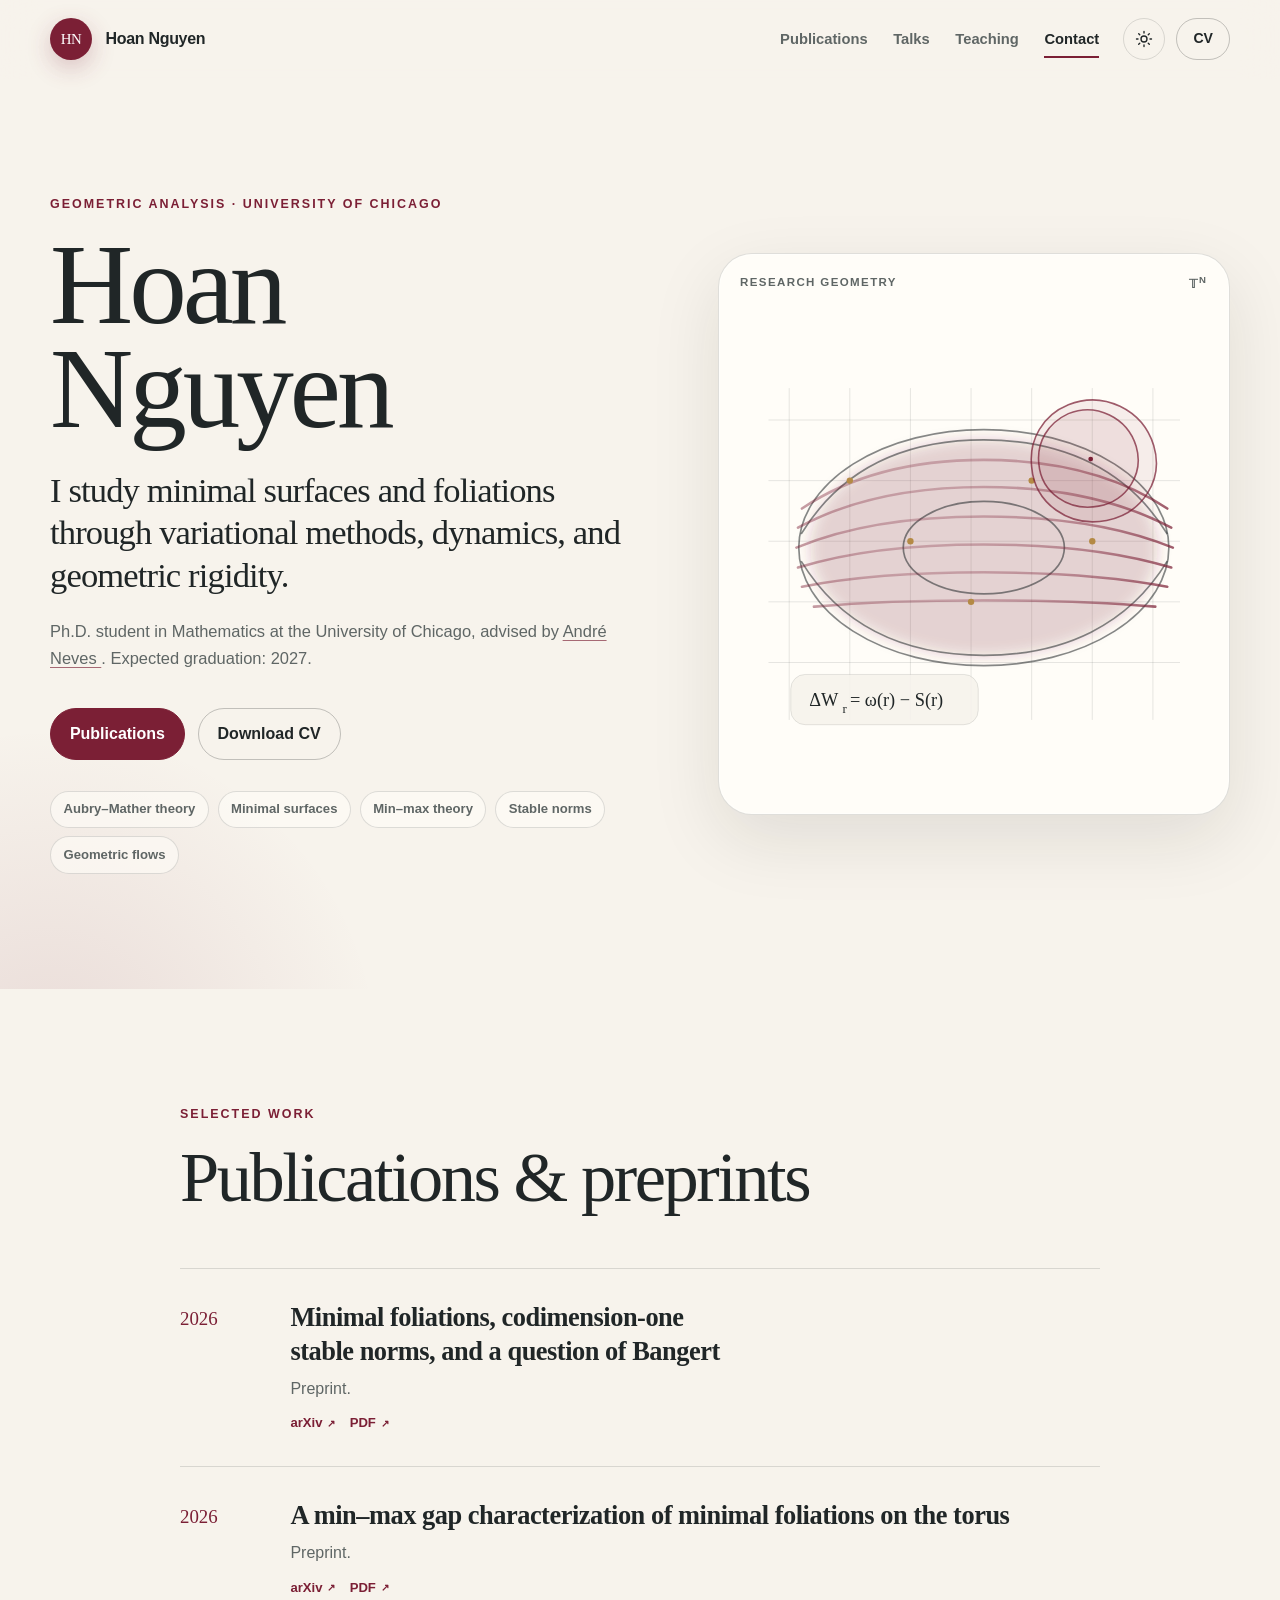
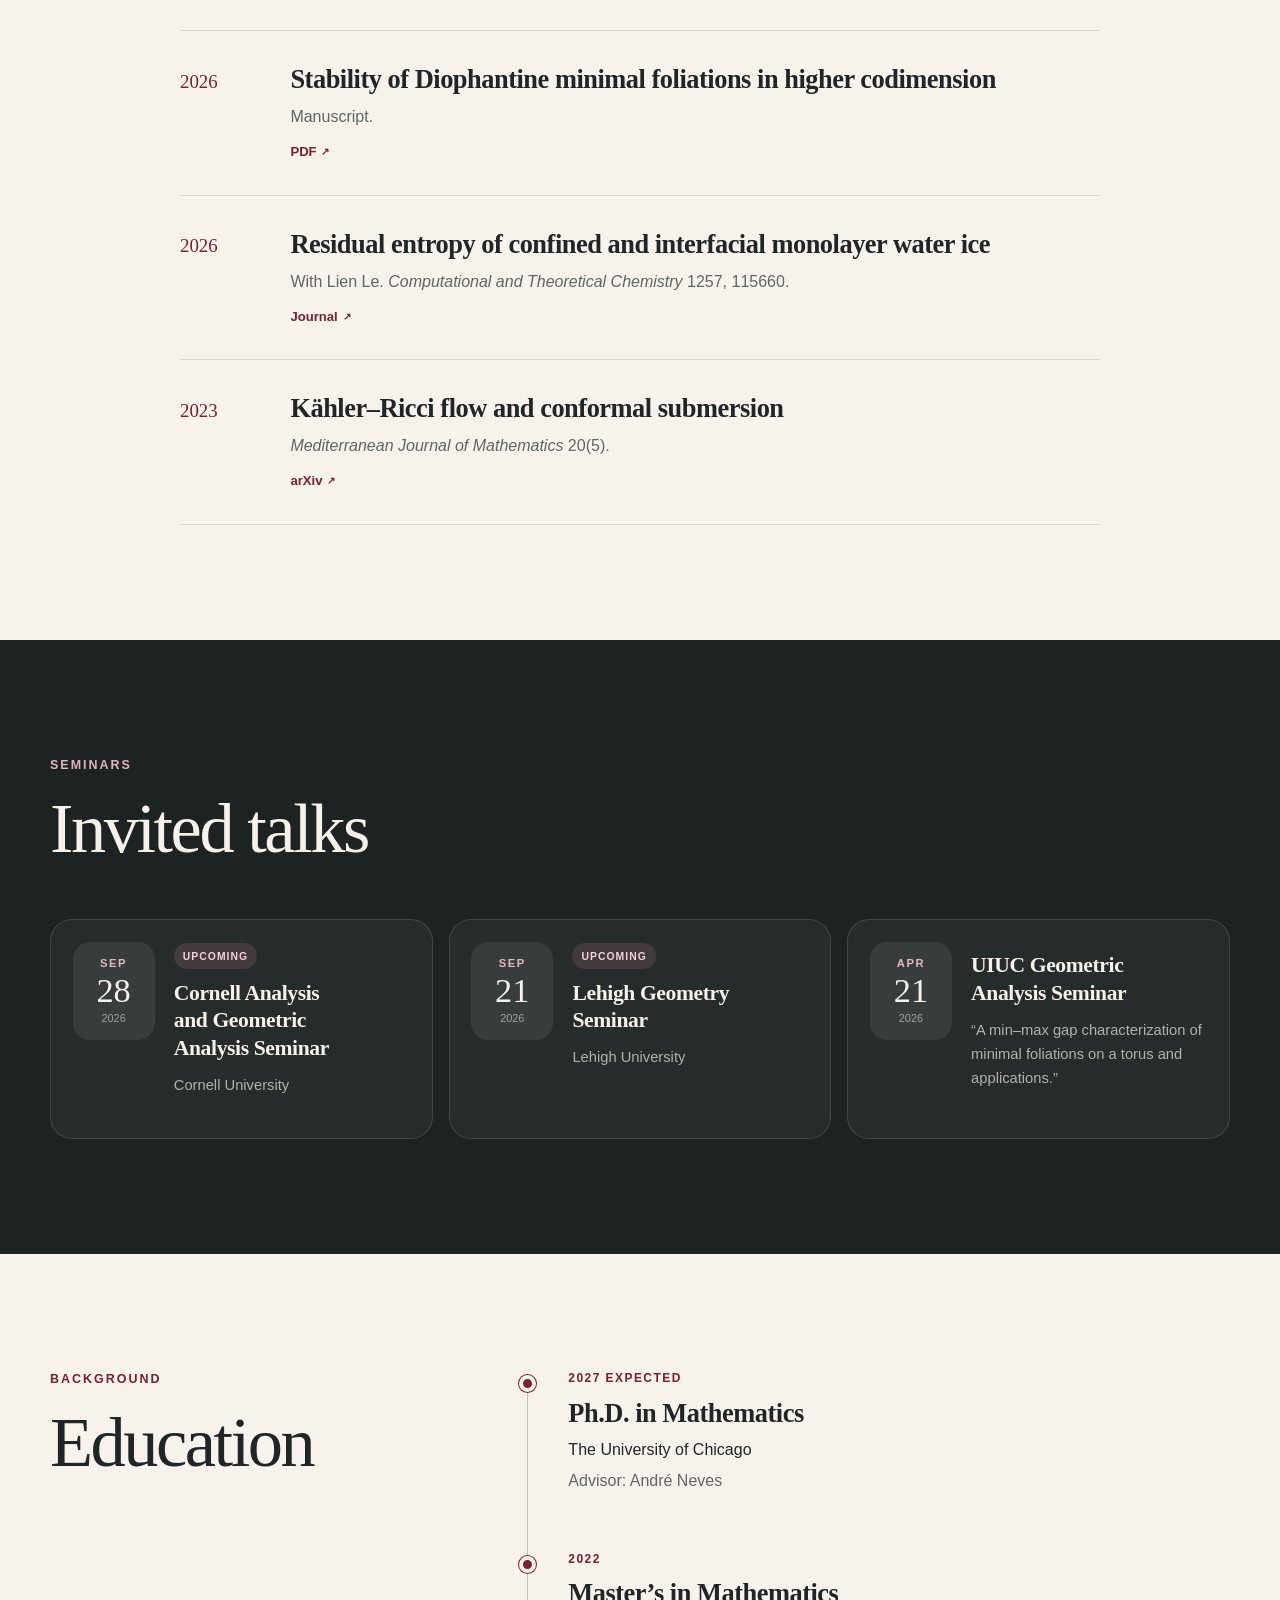
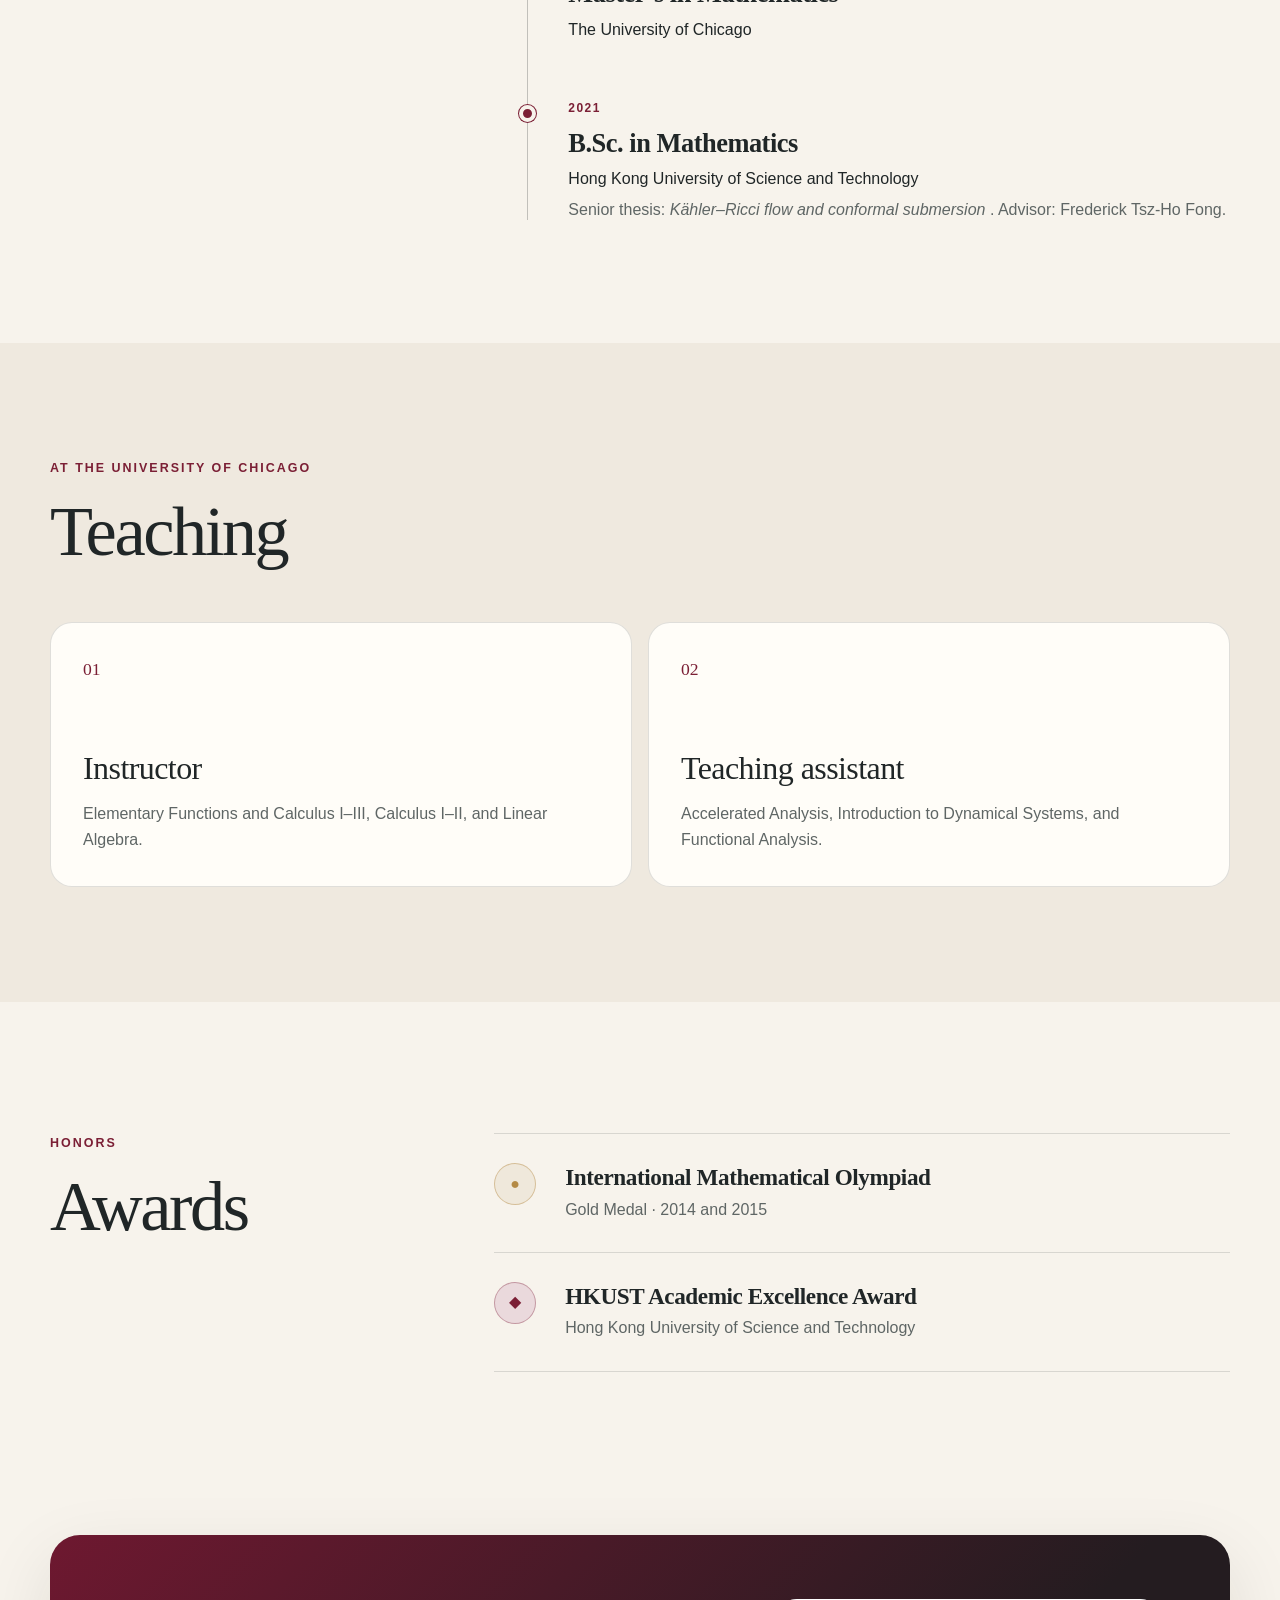
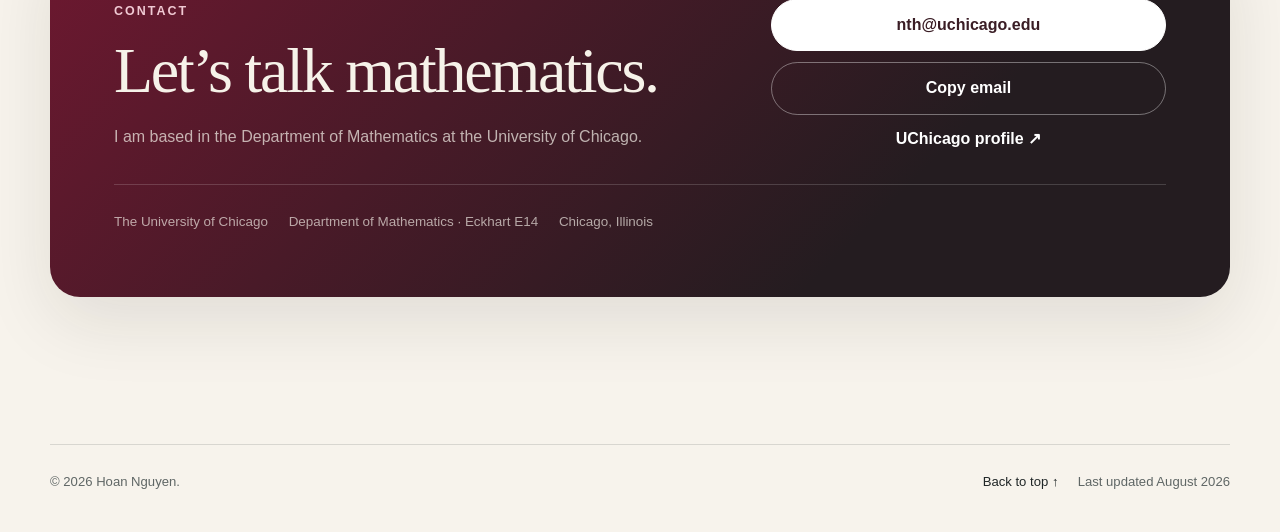
==== commit 9fb6fb3b: "Update index.html Refactor HTML structure for improved readability and organization." ====
--- a/index.html
+++ b/index.html
@@ -3,25 +3,52 @@
 <head>
   <meta charset="utf-8">
   <meta name="viewport" content="width=device-width, initial-scale=1">
+
   <title>Hoan Nguyen — Geometric Analysis</title>
-  <meta name="description" content="Hoan Nguyen is a mathematics Ph.D. student at the University of Chicago working in geometric analysis, minimal surfaces, min–max theory, Aubry–Mather theory, and geometric rigidity.">
+
+  <meta
+    name="description"
+    content="Hoan Nguyen is a mathematics Ph.D. student at the University of Chicago working in geometric analysis, minimal surfaces, min–max theory, Aubry–Mather theory, and geometric rigidity."
+  >
+
   <meta name="author" content="Hoan Nguyen">
   <meta name="theme-color" content="#f7f3ec">
 
-  <meta property="og:title" content="Hoan Nguyen — Geometric Analysis">
-  <meta property="og:description" content="Research in minimal surfaces, min–max theory, Aubry–Mather theory, stable norms, and geometric rigidity.">
+  <meta
+    property="og:title"
+    content="Hoan Nguyen — Geometric Analysis"
+  >
+
+  <meta
+    property="og:description"
+    content="Research in minimal surfaces, min–max theory, Aubry–Mather theory, stable norms, and geometric rigidity."
+  >
+
   <meta property="og:type" content="website">
   <meta property="og:image" content="og-card.png">
 
   <meta name="twitter:card" content="summary_large_image">
 
-  <link rel="icon" href="favicon.svg" type="image/svg+xml">
-  <link rel="manifest" href="site.webmanifest">
-  <link rel="stylesheet" href="styles.css">
+  <link
+    rel="icon"
+    href="favicon.svg"
+    type="image/svg+xml"
+  >
+
+  <link
+    rel="manifest"
+    href="site.webmanifest"
+  >
+
+  <link
+    rel="stylesheet"
+    href="styles.css"
+  >
 
   <script>
     (function () {
       const saved = localStorage.getItem('hn-theme');
+
       const prefersDark =
         window.matchMedia &&
         window.matchMedia('(prefers-color-scheme: dark)').matches;
@@ -56,19 +83,49 @@
     ]
   }
   </script>
+
 </head>
 
 <body>
 
-  <a class="skip-link" href="#main">Skip to content</a>
-
-  <header class="site-header" id="top">
+  <a
+    class="skip-link"
+    href="#main"
+  >
+    Skip to content
+  </a>
+
+
+  <!-- =====================================================
+       HEADER
+  ====================================================== -->
+
+  <header
+    class="site-header"
+    id="top"
+  >
+
     <div class="container nav-shell">
 
-      <a class="brand" href="#top" aria-label="Hoan Nguyen, home">
-        <span class="brand-mark" aria-hidden="true">HN</span>
-        <span class="brand-text">Hoan Nguyen</span>
+      <a
+        class="brand"
+        href="#top"
+        aria-label="Hoan Nguyen, home"
+      >
+
+        <span
+          class="brand-mark"
+          aria-hidden="true"
+        >
+          HN
+        </span>
+
+        <span class="brand-text">
+          Hoan Nguyen
+        </span>
+
       </a>
+
 
       <button
         class="nav-toggle"
@@ -76,23 +133,42 @@
         aria-expanded="false"
         aria-controls="primary-nav"
       >
-        <span class="sr-only">Open navigation</span>
+
+        <span class="sr-only">
+          Open navigation
+        </span>
+
         <span></span>
         <span></span>
         <span></span>
+
       </button>
+
 
       <nav
         class="primary-nav"
         id="primary-nav"
         aria-label="Primary navigation"
       >
-        <a href="#research">Research</a>
-        <a href="#publications">Publications</a>
-        <a href="#talks">Talks</a>
-        <a href="#teaching">Teaching</a>
-        <a href="#contact">Contact</a>
+
+        <a href="#publications">
+          Publications
+        </a>
+
+        <a href="#talks">
+          Talks
+        </a>
+
+        <a href="#teaching">
+          Teaching
+        </a>
+
+        <a href="#contact">
+          Contact
+        </a>
+
       </nav>
+
 
       <div class="nav-actions">
 
@@ -102,15 +178,40 @@
           aria-label="Switch color theme"
           title="Switch color theme"
         >
-          <svg class="sun-icon" viewBox="0 0 24 24" aria-hidden="true">
-            <circle cx="12" cy="12" r="4"></circle>
-            <path d="M12 2v2M12 20v2M4.93 4.93l1.42 1.42M17.66 17.66l1.41 1.41M2 12h2M20 12h2M4.93 19.07l1.42-1.42M17.66 6.34l1.41-1.41"></path>
+
+          <svg
+            class="sun-icon"
+            viewBox="0 0 24 24"
+            aria-hidden="true"
+          >
+
+            <circle
+              cx="12"
+              cy="12"
+              r="4"
+            ></circle>
+
+            <path
+              d="M12 2v2M12 20v2M4.93 4.93l1.42 1.42M17.66 17.66l1.41 1.41M2 12h2M20 12h2M4.93 19.07l1.42-1.42M17.66 6.34l1.41-1.41"
+            ></path>
+
           </svg>
 
-          <svg class="moon-icon" viewBox="0 0 24 24" aria-hidden="true">
-            <path d="M21 12.79A9 9 0 1 1 11.21 3 7 7 0 0 0 21 12.79Z"></path>
+
+          <svg
+            class="moon-icon"
+            viewBox="0 0 24 24"
+            aria-hidden="true"
+          >
+
+            <path
+              d="M21 12.79A9 9 0 1 1 11.21 3 7 7 0 0 0 21 12.79Z"
+            ></path>
+
           </svg>
+
         </button>
+
 
         <a
           class="button button-small button-outline nav-cv"
@@ -120,13 +221,23 @@
         </a>
 
       </div>
+
     </div>
+
   </header>
 
+
   <main id="main">
 
+
+    <!-- =====================================================
+         HERO
+    ====================================================== -->
+
     <section class="hero section-pad">
+
       <div class="container hero-grid">
+
 
         <div class="hero-copy reveal">
 
@@ -134,25 +245,41 @@
             Geometric analysis · University of Chicago
           </p>
 
-          <h1>Hoan Nguyen</h1>
+
+          <h1>
+            Hoan Nguyen
+          </h1>
+
 
           <p class="hero-lede">
-            I study minimal surfaces and foliations through variational
-            methods, dynamics, and geometric rigidity.
+            I study minimal surfaces and foliations through
+            variational methods, dynamics, and geometric rigidity.
           </p>
 
+
           <p class="hero-meta">
+
             Ph.D. student in Mathematics at the University of Chicago,
             advised by
-            <a href="https://math.uchicago.edu/~aneves/">André Neves</a>.
+
+            <a href="https://math.uchicago.edu/~aneves/">
+              André Neves
+            </a>.
+
             Expected graduation: 2027.
+
           </p>
 
+
           <div class="hero-actions">
 
-            <a class="button" href="#research">
-              Explore research
+            <a
+              class="button"
+              href="#publications"
+            >
+              Publications
             </a>
+
 
             <a
               class="button button-outline"
@@ -163,29 +290,58 @@
 
           </div>
 
+
           <ul
             class="topic-list"
             aria-label="Research interests"
           >
-            <li>Aubry–Mather theory</li>
-            <li>Minimal surfaces</li>
-            <li>Min–max theory</li>
-            <li>Stable norms</li>
-            <li>Geometric flows</li>
+
+            <li>
+              Aubry–Mather theory
+            </li>
+
+            <li>
+              Minimal surfaces
+            </li>
+
+            <li>
+              Min–max theory
+            </li>
+
+            <li>
+              Stable norms
+            </li>
+
+            <li>
+              Geometric flows
+            </li>
+
           </ul>
 
         </div>
+
+
 
         <div
           class="hero-visual reveal"
           aria-label="Abstract mathematical visualization of foliations and stable norms"
         >
+
           <div class="visual-card">
 
+
             <div class="visual-label">
-              <span>Research geometry</span>
-              <span>𝕋<sup>n</sup></span>
-            </div>
+
+              <span>
+                Research geometry
+              </span>
+
+              <span>
+                𝕋<sup>n</sup>
+              </span>
+
+            </div>
+
 
             <svg
               class="foliation-art"
@@ -202,6 +358,7 @@
                 An abstract family of curved leaves, a lattice,
                 and a stable norm contour.
               </desc>
+
 
               <defs>
 
@@ -212,6 +369,7 @@
                   x2="1"
                   y2="1"
                 >
+
                   <stop
                     offset="0"
                     stop-color="currentColor"
@@ -223,7 +381,9 @@
                     stop-color="currentColor"
                     stop-opacity="0.72"
                   ></stop>
+
                 </linearGradient>
+
 
                 <filter
                   id="softGlow"
@@ -232,30 +392,43 @@
                   width="160%"
                   height="160%"
                 >
-                  <feGaussianBlur stdDeviation="9"></feGaussianBlur>
+
+                  <feGaussianBlur
+                    stdDeviation="9"
+                  ></feGaussianBlur>
+
                 </filter>
 
               </defs>
 
+
               <g class="grid-lines">
 
-                <path d="M88 72V488M164 72V488M240 72V488M316 72V488M392 72V488M468 72V488M544 72V488"></path>
-
-                <path d="M62 112H578M62 188H578M62 264H578M62 340H578M62 416H578"></path>
+                <path
+                  d="M88 72V488M164 72V488M240 72V488M316 72V488M392 72V488M468 72V488M544 72V488"
+                ></path>
+
+                <path
+                  d="M62 112H578M62 188H578M62 264H578M62 340H578M62 416H578"
+                ></path>
 
               </g>
+
 
               <g
                 class="torus-shadow"
                 filter="url(#softGlow)"
               >
+
                 <ellipse
                   cx="332"
                   cy="272"
                   rx="218"
                   ry="136"
                 ></ellipse>
+
               </g>
+
 
               <g class="torus-outline">
 
@@ -273,11 +446,16 @@
                   ry="58"
                 ></ellipse>
 
-                <path d="M103 255c49-80 128-118 229-118s181 38 230 118"></path>
-
-                <path d="M103 289c49 80 128 118 229 118s181-38 230-118"></path>
+                <path
+                  d="M103 255c49-80 128-118 229-118s181 38 230 118"
+                ></path>
+
+                <path
+                  d="M103 289c49 80 128 118 229 118s181-38 230-118"
+                ></path>
 
               </g>
+
 
               <g
                 class="leaves"
@@ -285,19 +463,32 @@
                 stroke="url(#leafGradient)"
               >
 
-                <path d="M104 223c62-42 139-61 228-61s167 19 230 61"></path>
-
-                <path d="M99 247c64-35 142-51 233-51s169 16 235 51"></path>
-
-                <path d="M97 272c65-27 143-39 235-39s171 12 237 39"></path>
-
-                <path d="M99 297c64-20 142-29 233-29s169 9 235 29"></path>
-
-                <path d="M104 321c62-12 139-18 228-18s167 6 230 18"></path>
-
-                <path d="M119 346c57-5 128-8 213-8s157 3 215 8"></path>
+                <path
+                  d="M104 223c62-42 139-61 228-61s167 19 230 61"
+                ></path>
+
+                <path
+                  d="M99 247c64-35 142-51 233-51s169 16 235 51"
+                ></path>
+
+                <path
+                  d="M97 272c65-27 143-39 235-39s171 12 237 39"
+                ></path>
+
+                <path
+                  d="M99 297c64-20 142-29 233-29s169 9 235 29"
+                ></path>
+
+                <path
+                  d="M104 321c62-12 139-18 228-18s167 6 230 18"
+                ></path>
+
+                <path
+                  d="M119 346c57-5 128-8 213-8s157 3 215 8"
+                ></path>
 
               </g>
+
 
               <g class="lattice-points">
 
@@ -333,11 +524,16 @@
 
               </g>
 
+
               <g class="norm-contour">
 
-                <path d="M438 93c44-18 93 6 107 51 13 43-14 85-59 94-47 9-90-21-94-67-4-34 14-65 46-78Z"></path>
-
-                <path d="M438 104c35-14 74 5 85 41 10 34-11 68-47 75-38 7-72-17-75-53-3-27 11-51 37-63Z"></path>
+                <path
+                  d="M438 93c44-18 93 6 107 51 13 43-14 85-59 94-47 9-90-21-94-67-4-34 14-65 46-78Z"
+                ></path>
+
+                <path
+                  d="M438 104c35-14 74 5 85 41 10 34-11 68-47 75-38 7-72-17-75-53-3-27 11-51 37-63Z"
+                ></path>
 
                 <circle
                   cx="466"
@@ -346,6 +542,7 @@
                 ></circle>
 
               </g>
+
 
               <g class="formula-chip">
 
@@ -361,14 +558,18 @@
                   x="113"
                   y="471"
                 >
+
                   ΔW
+
                   <tspan
                     baseline-shift="sub"
                     font-size="16"
                   >
                     r
                   </tspan>
+
                   = ω(r) − S(r)
+
                 </text>
 
               </g>
@@ -376,263 +577,26 @@
             </svg>
 
           </div>
+
         </div>
 
       </div>
+
     </section>
 
 
-    <section
-      class="section-pad section-soft"
-      id="research"
-    >
-      <div class="container">
-
-        <div class="section-heading reveal">
-
-          <p class="eyebrow">
-            Current work
-          </p>
-
-          <h2>Research</h2>
-
-          <p>
-            My recent work connects geometric measure theory,
-            variational dynamics, and rigidity questions on tori.
-          </p>
-
-        </div>
-
-
-        <div class="research-grid">
-
-          <article class="research-card reveal">
-
-            <div
-              class="paper-visual paper-visual-gap"
-              aria-hidden="true"
-            >
-
-              <span class="visual-symbol">
-                ΔW
-              </span>
-
-              <svg viewBox="0 0 360 180">
-
-                <path d="M18 132C81 47 121 42 177 96c46 44 91 42 165-55"></path>
-
-                <path d="M18 146C85 75 126 70 180 112c45 35 88 35 162-40"></path>
-
-                <circle
-                  cx="178"
-                  cy="96"
-                  r="6"
-                ></circle>
-
-              </svg>
-
-            </div>
-
-            <div class="card-kicker">
-
-              <span>Preprint</span>
-
-              <time datetime="2026">
-                2026
-              </time>
-
-            </div>
-
-            <h3>
-              A min–max gap characterization of minimal foliations on the torus
-            </h3>
-
-            <p>
-              Introduces a Mather-type energy barrier through
-              Almgren–Pitts min–max theory, characterizes minimal
-              foliations in totally irrational directions, and detects
-              non-minimizing minimal hypersurfaces inside lamination gaps.
-            </p>
-
-            <div class="paper-links">
-
-              <a href="https://arxiv.org/abs/2605.12428">
-                arXiv
-              </a>
-
-              <a href="min-max-gap-characterization.pdf">
-                PDF
-              </a>
-
-            </div>
-
-          </article>
-
-
-          <article class="research-card reveal">
-
-            <div
-              class="paper-visual paper-visual-norm"
-              aria-hidden="true"
-            >
-
-              <span class="visual-symbol">
-                ∥·∥<sub>st</sub>
-              </span>
-
-              <svg viewBox="0 0 360 180">
-
-                <ellipse
-                  cx="180"
-                  cy="92"
-                  rx="108"
-                  ry="64"
-                ></ellipse>
-
-                <ellipse
-                  cx="180"
-                  cy="92"
-                  rx="75"
-                  ry="44"
-                ></ellipse>
-
-                <path d="M180 20v144M48 92h264"></path>
-
-                <path d="M102 50c46 19 110 19 156 0M102 134c46-19 110-19 156 0"></path>
-
-              </svg>
-
-            </div>
-
-            <div class="card-kicker">
-
-              <span>Preprint</span>
-
-              <time datetime="2026">
-                2026
-              </time>
-
-            </div>
-
-            <h3>
-              Minimal foliations, codimension-one stable norms,
-              and a question of Bangert
-            </h3>
-
-            <p>
-              Computes an exact stable norm for cohomogeneity-one metrics,
-              gives nonflat counterexamples to Bangert’s foliation question
-              in every dimension at least three, and exhibits nonflat
-              three-tori with Euclidean codimension-one stable norm.
-            </p>
-
-            <div class="paper-links">
-
-              <a href="https://arxiv.org/abs/2608.18428">
-                arXiv
-              </a>
-
-              <a href="minimal-foliations-stable-norms-bangert.pdf">
-                PDF
-              </a>
-
-            </div>
-
-          </article>
-
-
-          <article class="research-card reveal">
-
-            <div
-              class="paper-visual paper-visual-kam"
-              aria-hidden="true"
-            >
-
-              <span class="visual-symbol">
-                Φ<sub>u</sub>(P+y)
-              </span>
-
-              <svg viewBox="0 0 360 180">
-
-                <g>
-                  <path d="M30 148 142 32M78 162 190 46M128 162 240 46M178 162 290 46M228 162 338 50"></path>
-                </g>
-
-                <path
-                  class="accent-path"
-                  d="M24 112c62-28 116-26 164 4 51 32 98 29 150-13"
-                ></path>
-
-              </svg>
-
-            </div>
-
-            <div class="card-kicker">
-
-              <span>Manuscript</span>
-
-              <time datetime="2026">
-                2026
-              </time>
-
-            </div>
-
-            <h3>
-              Stability of Diophantine minimal foliations
-              in higher codimension
-            </h3>
-
-            <p>
-              Extends Moser’s stability theorem to arbitrary codimension.
-              A matrix-valued Wronskian current and a tame Nash–Moser
-              inverse preserve the full Diophantine foliation under small
-              periodic metric perturbations.
-            </p>
-
-            <div class="paper-links">
-
-              <a href="diophantine-minimal-foliations-higher-codimension.pdf">
-                PDF
-              </a>
-
-            </div>
-
-          </article>
-
-        </div>
-
-
-        <div class="research-note reveal">
-
-          <div>
-
-            <p class="eyebrow">
-              Research themes
-            </p>
-
-            <h3>
-              Variational barriers, foliations, and rigidity
-            </h3>
-
-          </div>
-
-          <p>
-            I am particularly interested in how minimizing objects organize
-            an ambient manifold, when laminations close up to foliations,
-            and which global geometric data force—or fail to force—rigidity.
-          </p>
-
-        </div>
-
-      </div>
-    </section>
-
+
+    <!-- =====================================================
+         PUBLICATIONS
+    ====================================================== -->
 
     <section
       class="section-pad"
       id="publications"
     >
+
       <div class="container narrow">
+
 
         <div class="section-heading reveal">
 
@@ -649,11 +613,13 @@
 
         <ol class="publication-list">
 
+
           <li class="publication-item reveal">
 
             <div class="pub-year">
               2026
             </div>
+
 
             <div class="pub-content">
 
@@ -666,6 +632,7 @@
                 Preprint.
               </p>
 
+
               <div class="inline-links">
 
                 <a href="https://arxiv.org/abs/2608.18428">
@@ -683,23 +650,27 @@
           </li>
 
 
+
           <li class="publication-item reveal">
 
             <div class="pub-year">
               2026
             </div>
 
+
             <div class="pub-content">
 
               <h3>
-                A min–max gap characterization of minimal foliations
-                on the torus
+                A min–max gap characterization of minimal
+                foliations on the torus
               </h3>
+
 
               <p class="pub-meta">
                 Preprint.
               </p>
 
+
               <div class="inline-links">
 
                 <a href="https://arxiv.org/abs/2605.12428">
@@ -717,11 +688,13 @@
           </li>
 
 
+
           <li class="publication-item reveal">
 
             <div class="pub-year">
               2026
             </div>
+
 
             <div class="pub-content">
 
@@ -730,10 +703,12 @@
                 in higher codimension
               </h3>
 
+
               <p class="pub-meta">
                 Manuscript.
               </p>
 
+
               <div class="inline-links">
 
                 <a href="diophantine-minimal-foliations-higher-codimension.pdf">
@@ -747,11 +722,13 @@
           </li>
 
 
+
           <li class="publication-item reveal">
 
             <div class="pub-year">
               2026
             </div>
+
 
             <div class="pub-content">
 
@@ -759,6 +736,7 @@
                 Residual entropy of confined and interfacial
                 monolayer water ice
               </h3>
+
 
               <p class="pub-meta">
                 With Lien Le.
@@ -766,6 +744,7 @@
                 1257, 115660.
               </p>
 
+
               <div class="inline-links">
 
                 <a href="https://doi.org/10.1016/j.comptc.2026.115660">
@@ -779,23 +758,27 @@
           </li>
 
 
+
           <li class="publication-item reveal">
 
             <div class="pub-year">
               2023
             </div>
+
 
             <div class="pub-content">
 
               <h3>
                 Kähler–Ricci flow and conformal submersion
               </h3>
+
 
               <p class="pub-meta">
                 <em>Mediterranean Journal of Mathematics</em>
                 20(5).
               </p>
 
+
               <div class="inline-links">
 
                 <a href="https://arxiv.org/abs/2301.13065">
@@ -808,17 +791,26 @@
 
           </li>
 
+
         </ol>
 
       </div>
+
     </section>
 
+
+
+    <!-- =====================================================
+         TALKS
+    ====================================================== -->
 
     <section
       class="section-pad section-dark"
       id="talks"
     >
+
       <div class="container">
+
 
         <div class="section-heading reveal">
 
@@ -835,17 +827,25 @@
 
         <div class="talk-grid">
 
+
           <article class="talk-card reveal">
 
             <div class="date-block">
 
-              <span>Sep</span>
-
-              <strong>28</strong>
-
-              <small>2026</small>
-
-            </div>
+              <span>
+                Sep
+              </span>
+
+              <strong>
+                28
+              </strong>
+
+              <small>
+                2026
+              </small>
+
+            </div>
+
 
             <div>
 
@@ -866,17 +866,25 @@
           </article>
 
 
+
           <article class="talk-card reveal">
 
             <div class="date-block">
 
-              <span>Sep</span>
-
-              <strong>21</strong>
-
-              <small>2026</small>
-
-            </div>
+              <span>
+                Sep
+              </span>
+
+              <strong>
+                21
+              </strong>
+
+              <small>
+                2026
+              </small>
+
+            </div>
+
 
             <div>
 
@@ -897,17 +905,25 @@
           </article>
 
 
+
           <article class="talk-card reveal">
 
             <div class="date-block">
 
-              <span>Apr</span>
-
-              <strong>21</strong>
-
-              <small>2026</small>
-
-            </div>
+              <span>
+                Apr
+              </span>
+
+              <strong>
+                21
+              </strong>
+
+              <small>
+                2026
+              </small>
+
+            </div>
+
 
             <div>
 
@@ -916,25 +932,34 @@
               </h3>
 
               <p>
-                “A min–max gap characterization of minimal foliations
-                on a torus and applications.”
+                “A min–max gap characterization of minimal
+                foliations on a torus and applications.”
               </p>
 
             </div>
 
           </article>
 
+
         </div>
 
       </div>
+
     </section>
 
+
+
+    <!-- =====================================================
+         EDUCATION
+    ====================================================== -->
 
     <section
       class="section-pad"
       id="education"
     >
+
       <div class="container two-column-layout">
+
 
         <div class="section-heading reveal">
 
@@ -951,6 +976,7 @@
 
         <div class="timeline">
 
+
           <article class="timeline-item reveal">
 
             <div class="timeline-marker"></div>
@@ -974,6 +1000,7 @@
           </article>
 
 
+
           <article class="timeline-item reveal">
 
             <div class="timeline-marker"></div>
@@ -993,6 +1020,7 @@
           </article>
 
 
+
           <article class="timeline-item reveal">
 
             <div class="timeline-marker"></div>
@@ -1010,24 +1038,38 @@
             </p>
 
             <p class="muted">
+
               Senior thesis:
-              <em>Kähler–Ricci flow and conformal submersion</em>.
+              <em>
+                Kähler–Ricci flow and conformal submersion
+              </em>.
+
               Advisor: Frederick Tsz-Ho Fong.
+
             </p>
 
           </article>
 
+
         </div>
 
       </div>
+
     </section>
 
+
+
+    <!-- =====================================================
+         TEACHING
+    ====================================================== -->
 
     <section
       class="section-pad section-soft"
       id="teaching"
     >
+
       <div class="container">
+
 
         <div class="section-heading reveal">
 
@@ -1043,6 +1085,7 @@
 
 
         <div class="teaching-grid">
+
 
           <article class="teaching-card reveal">
 
@@ -1062,6 +1105,7 @@
           </article>
 
 
+
           <article class="teaching-card reveal">
 
             <span class="teaching-index">
@@ -1079,17 +1123,26 @@
 
           </article>
 
+
         </div>
 
       </div>
+
     </section>
 
+
+
+    <!-- =====================================================
+         AWARDS
+    ====================================================== -->
 
     <section
       class="section-pad"
       id="awards"
     >
+
       <div class="container awards-shell reveal">
+
 
         <div>
 
@@ -1105,6 +1158,7 @@
 
 
         <div class="award-list">
+
 
           <div class="award-item">
 
@@ -1115,6 +1169,7 @@
               ●
             </span>
 
+
             <div>
 
               <h3>
@@ -1128,6 +1183,7 @@
             </div>
 
           </div>
+
 
 
           <div class="award-item">
@@ -1139,6 +1195,7 @@
               ◆
             </span>
 
+
             <div>
 
               <h3>
@@ -1153,17 +1210,26 @@
 
           </div>
 
+
         </div>
 
       </div>
+
     </section>
 
+
+
+    <!-- =====================================================
+         CONTACT
+    ====================================================== -->
 
     <section
       class="section-pad contact-section"
       id="contact"
     >
+
       <div class="container contact-card reveal">
+
 
         <div>
 
@@ -1191,6 +1257,7 @@
           >
             nth@uchicago.edu
           </a>
+
 
           <button
             class="button button-outline copy-email"
@@ -1200,12 +1267,18 @@
             Copy email
           </button>
 
+
           <a
             class="text-link"
             href="https://mathematics.uchicago.edu/people/profile/hoan-the-nguyen/"
           >
+
             UChicago profile
-            <span aria-hidden="true">↗</span>
+
+            <span aria-hidden="true">
+              ↗
+            </span>
+
           </a>
 
         </div>
@@ -1227,19 +1300,33 @@
 
         </div>
 
+
       </div>
+
     </section>
 
+
   </main>
 
 
+
+  <!-- =====================================================
+       FOOTER
+  ====================================================== -->
+
   <footer class="site-footer">
 
     <div class="container footer-inner">
 
+
       <p>
-        © <span id="current-year">2026</span> Hoan Nguyen.
+        ©
+        <span id="current-year">
+          2026
+        </span>
+        Hoan Nguyen.
       </p>
+
 
       <div>
 
@@ -1253,9 +1340,11 @@
 
       </div>
 
+
     </div>
 
   </footer>
+
 
 
   <div
@@ -1265,6 +1354,7 @@
     aria-atomic="true"
   ></div>
 
+
   <script src="script.js"></script>
 
 </body>
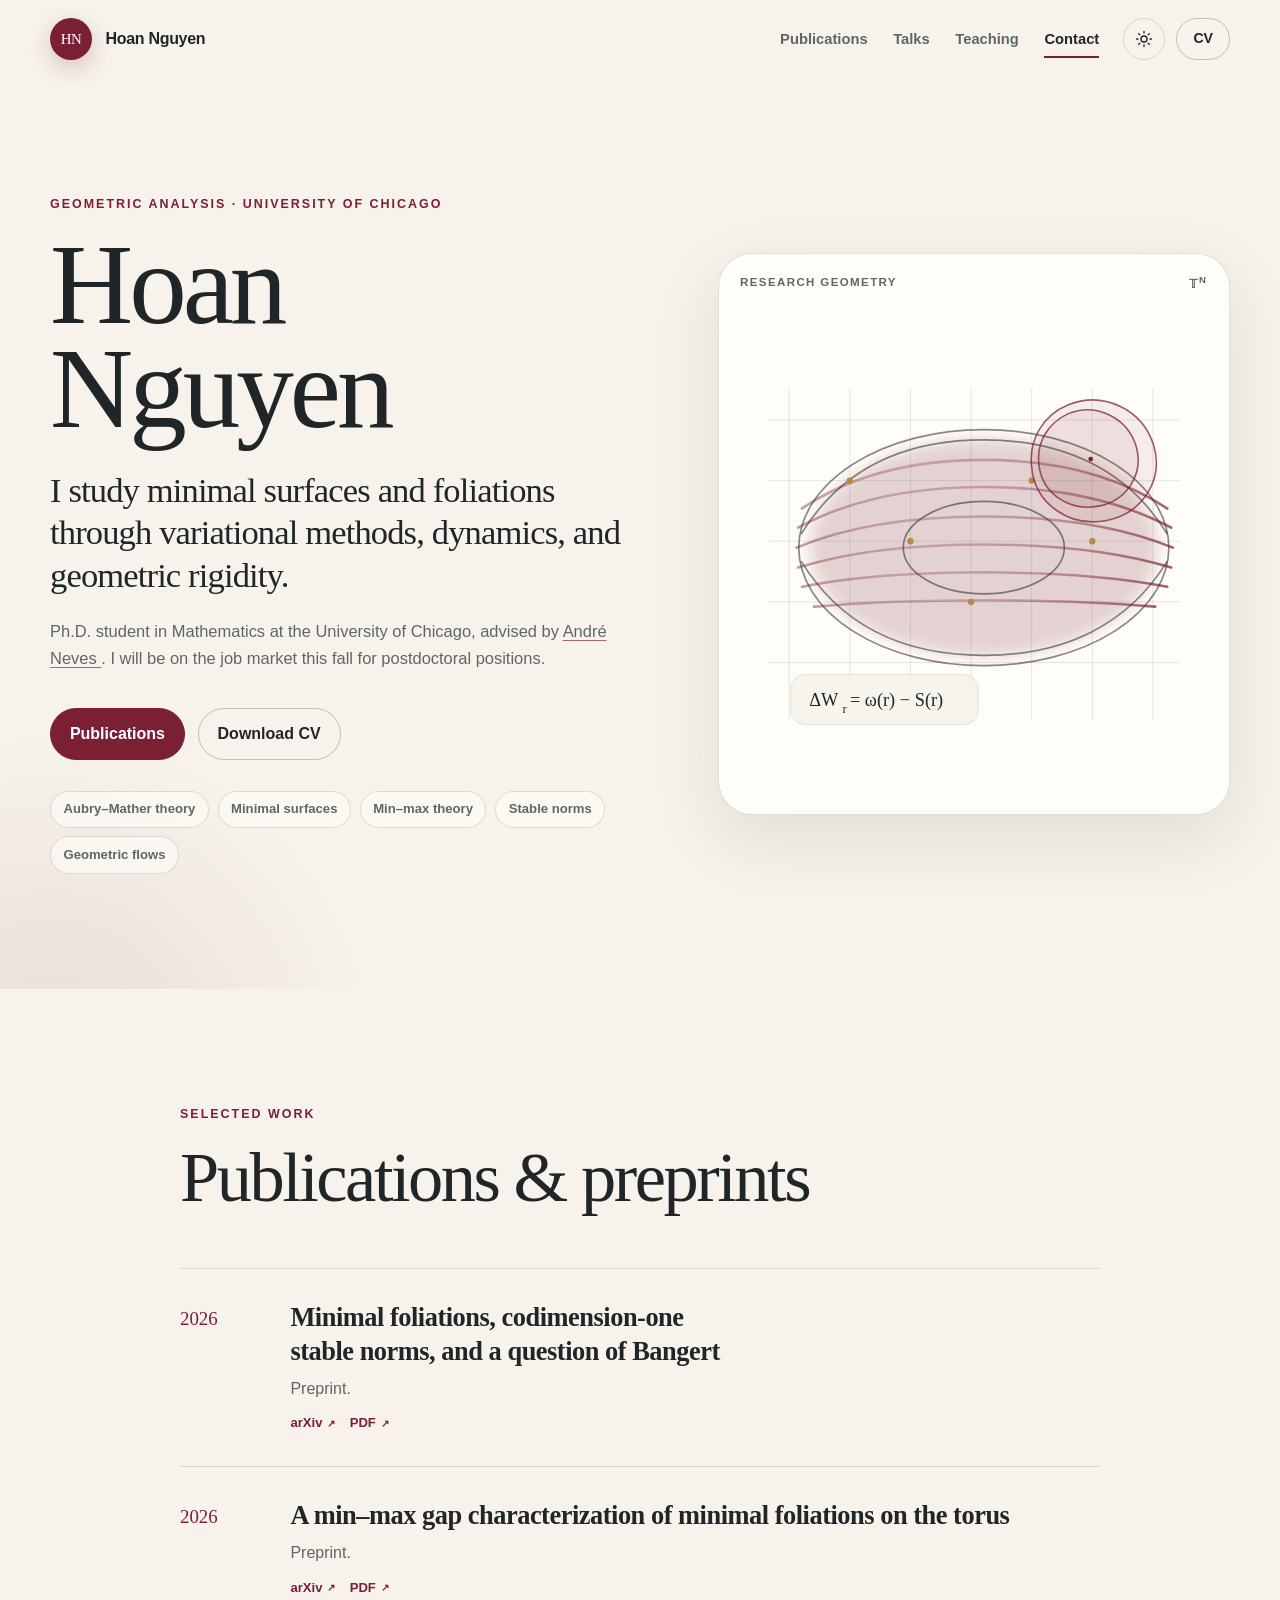
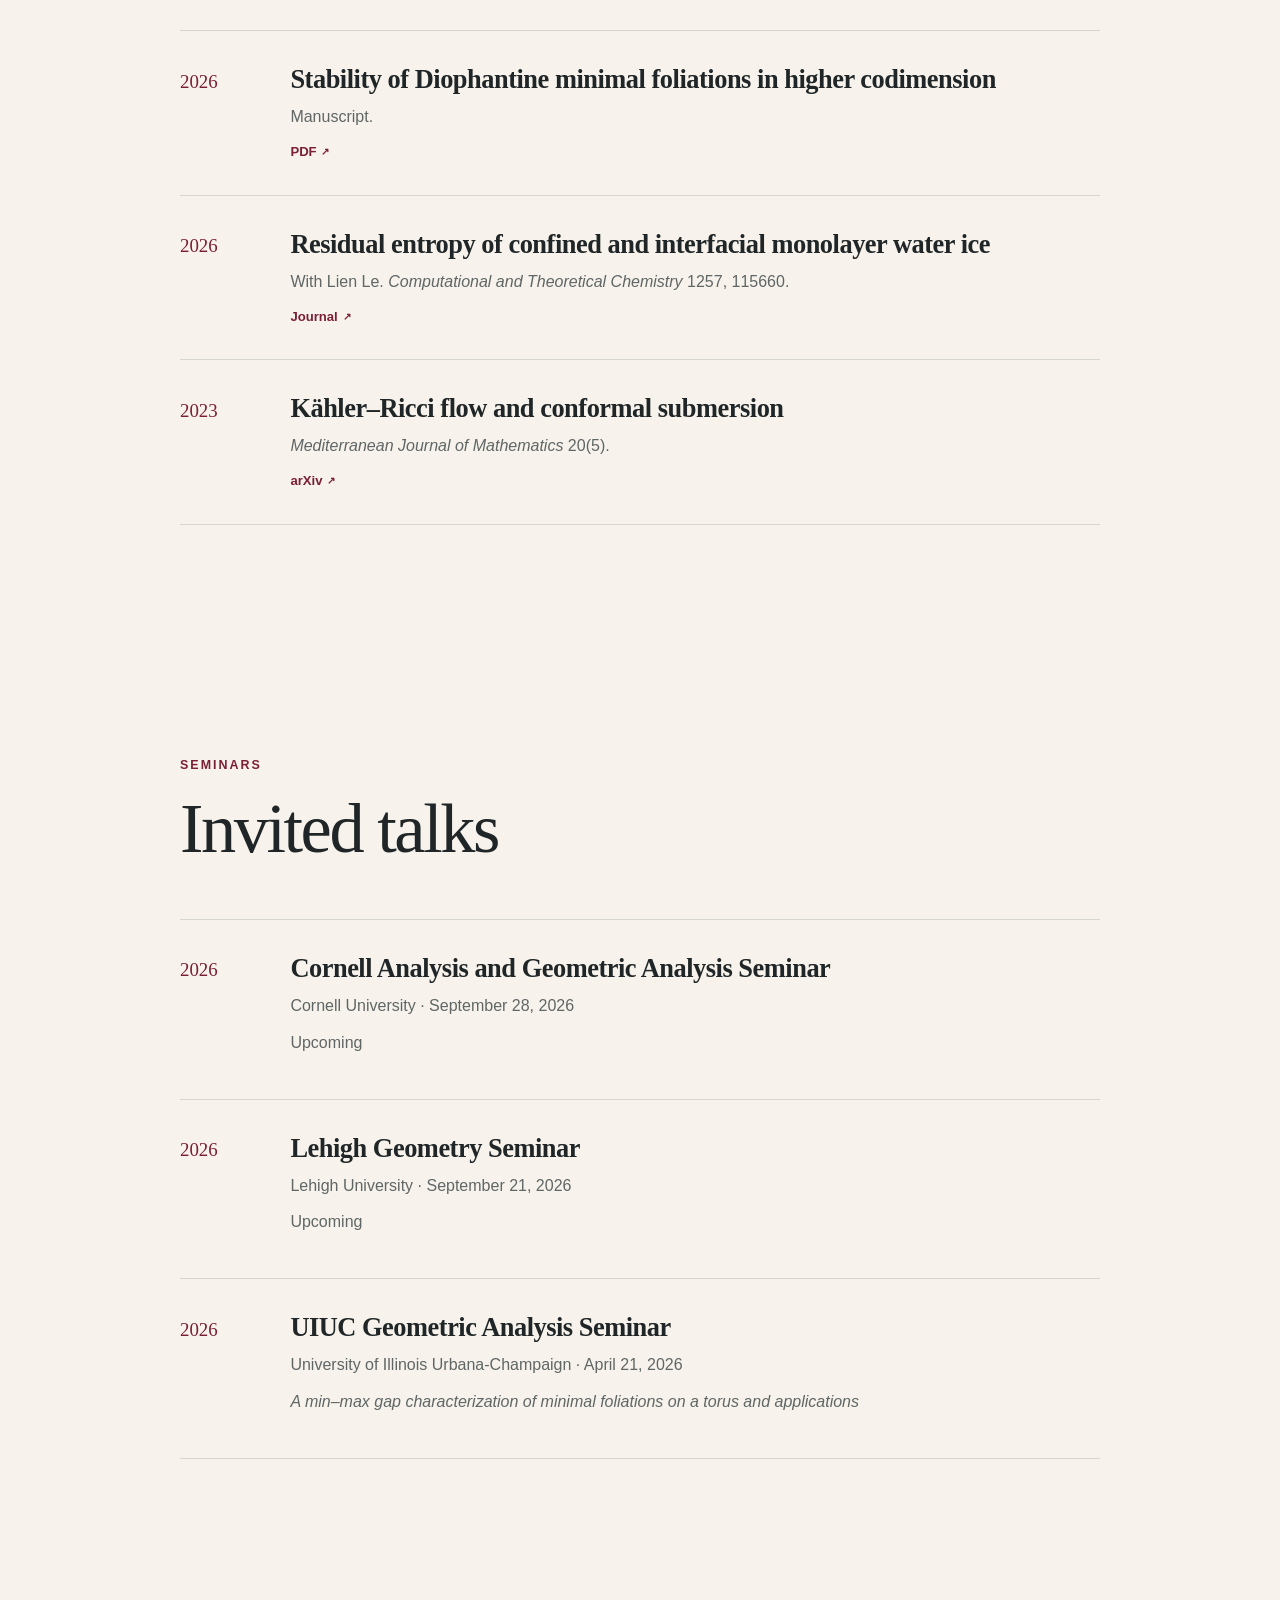
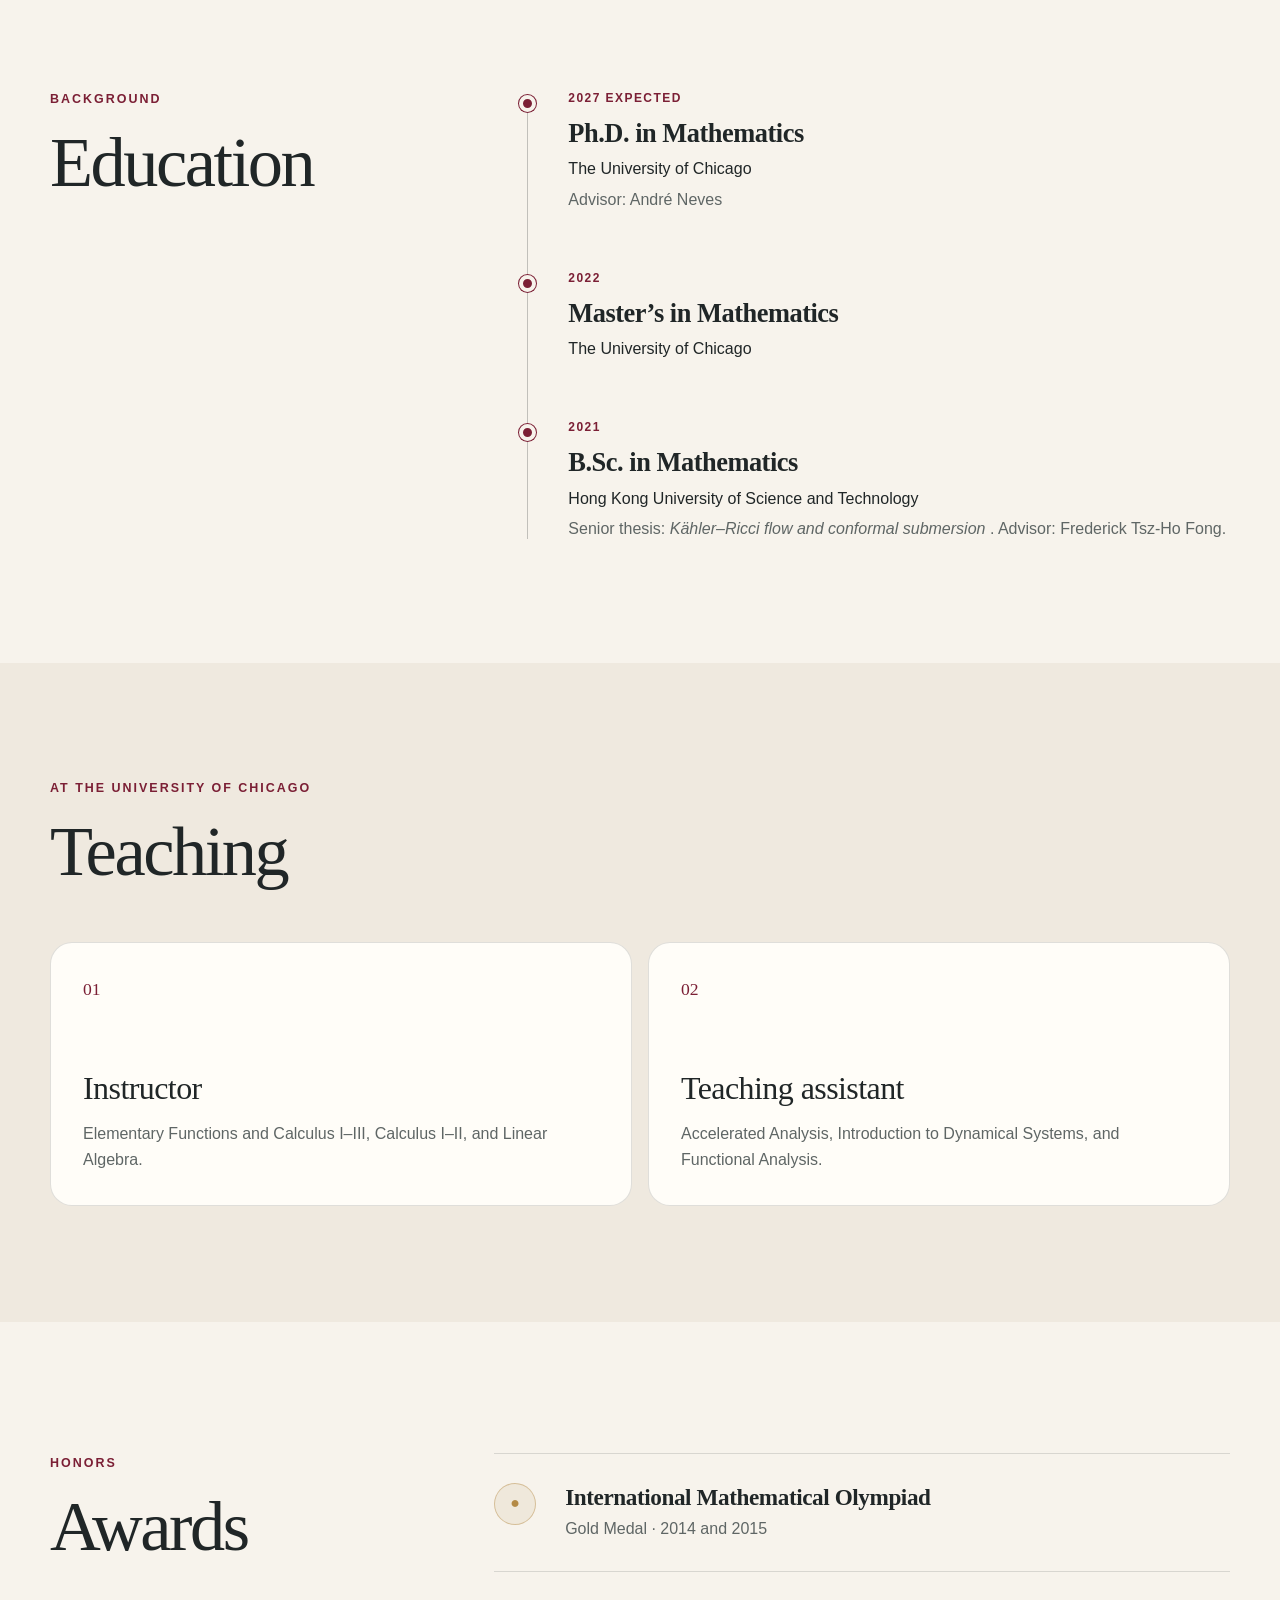
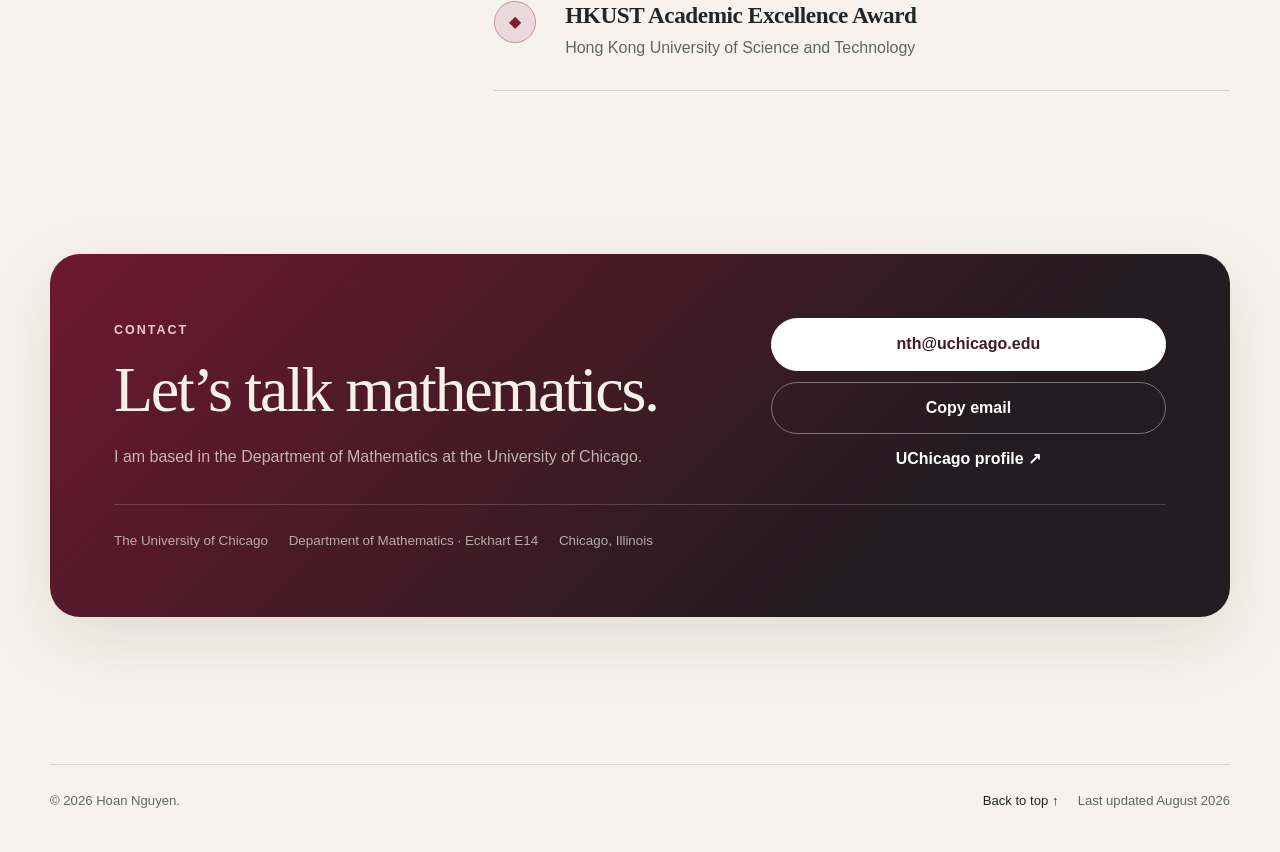
==== commit 510447bf: "Update index.html Updated meta tags for viewport and description. Added stable norms to the descript" ====
--- a/index.html
+++ b/index.html
@@ -1,18 +1,31 @@
 <!doctype html>
 <html lang="en" data-theme="light">
+
 <head>
+
   <meta charset="utf-8">
-  <meta name="viewport" content="width=device-width, initial-scale=1">
+
+  <meta
+    name="viewport"
+    content="width=device-width, initial-scale=1"
+  >
 
   <title>Hoan Nguyen — Geometric Analysis</title>
 
   <meta
     name="description"
-    content="Hoan Nguyen is a mathematics Ph.D. student at the University of Chicago working in geometric analysis, minimal surfaces, min–max theory, Aubry–Mather theory, and geometric rigidity."
+    content="Hoan Nguyen is a mathematics Ph.D. student at the University of Chicago working in geometric analysis, minimal surfaces, min–max theory, Aubry–Mather theory, stable norms, and geometric rigidity."
   >
 
-  <meta name="author" content="Hoan Nguyen">
-  <meta name="theme-color" content="#f7f3ec">
+  <meta
+    name="author"
+    content="Hoan Nguyen"
+  >
+
+  <meta
+    name="theme-color"
+    content="#f7f3ec"
+  >
 
   <meta
     property="og:title"
@@ -24,10 +37,20 @@
     content="Research in minimal surfaces, min–max theory, Aubry–Mather theory, stable norms, and geometric rigidity."
   >
 
-  <meta property="og:type" content="website">
-  <meta property="og:image" content="og-card.png">
-
-  <meta name="twitter:card" content="summary_large_image">
+  <meta
+    property="og:type"
+    content="website"
+  >
+
+  <meta
+    property="og:image"
+    content="og-card.png"
+  >
+
+  <meta
+    name="twitter:card"
+    content="summary_large_image"
+  >
 
   <link
     rel="icon"
@@ -86,6 +109,7 @@
 
 </head>
 
+
 <body>
 
   <a
@@ -227,6 +251,7 @@
   </header>
 
 
+
   <main id="main">
 
 
@@ -266,7 +291,7 @@
               André Neves
             </a>.
 
-            Expected graduation: 2027.
+            I will be on the job market this fall for postdoctoral positions.
 
           </p>
 
@@ -296,25 +321,11 @@
             aria-label="Research interests"
           >
 
-            <li>
-              Aubry–Mather theory
-            </li>
-
-            <li>
-              Minimal surfaces
-            </li>
-
-            <li>
-              Min–max theory
-            </li>
-
-            <li>
-              Stable norms
-            </li>
-
-            <li>
-              Geometric flows
-            </li>
+            <li>Aubry–Mather theory</li>
+            <li>Minimal surfaces</li>
+            <li>Min–max theory</li>
+            <li>Stable norms</li>
+            <li>Geometric flows</li>
 
           </ul>
 
@@ -620,7 +631,6 @@
               2026
             </div>
 
-
             <div class="pub-content">
 
               <h3>
@@ -632,7 +642,6 @@
                 Preprint.
               </p>
 
-
               <div class="inline-links">
 
                 <a href="https://arxiv.org/abs/2608.18428">
@@ -656,7 +665,6 @@
             <div class="pub-year">
               2026
             </div>
-
 
             <div class="pub-content">
 
@@ -665,12 +673,10 @@
                 foliations on the torus
               </h3>
 
-
               <p class="pub-meta">
                 Preprint.
               </p>
 
-
               <div class="inline-links">
 
                 <a href="https://arxiv.org/abs/2605.12428">
@@ -694,7 +700,6 @@
             <div class="pub-year">
               2026
             </div>
-
 
             <div class="pub-content">
 
@@ -703,12 +708,10 @@
                 in higher codimension
               </h3>
 
-
               <p class="pub-meta">
                 Manuscript.
               </p>
 
-
               <div class="inline-links">
 
                 <a href="diophantine-minimal-foliations-higher-codimension.pdf">
@@ -728,7 +731,6 @@
             <div class="pub-year">
               2026
             </div>
-
 
             <div class="pub-content">
 
@@ -737,13 +739,17 @@
                 monolayer water ice
               </h3>
 
-
               <p class="pub-meta">
+
                 With Lien Le.
-                <em>Computational and Theoretical Chemistry</em>
+
+                <em>
+                  Computational and Theoretical Chemistry
+                </em>
+
                 1257, 115660.
+
               </p>
-
 
               <div class="inline-links">
 
@@ -765,19 +771,21 @@
               2023
             </div>
 
-
             <div class="pub-content">
 
               <h3>
                 Kähler–Ricci flow and conformal submersion
               </h3>
 
-
               <p class="pub-meta">
-                <em>Mediterranean Journal of Mathematics</em>
+
+                <em>
+                  Mediterranean Journal of Mathematics
+                </em>
+
                 20(5).
+
               </p>
-
 
               <div class="inline-links">
 
@@ -801,15 +809,15 @@
 
 
     <!-- =====================================================
-         TALKS
+         INVITED TALKS
     ====================================================== -->
 
     <section
-      class="section-pad section-dark"
+      class="section-pad"
       id="talks"
     >
 
-      <div class="container">
+      <div class="container narrow">
 
 
         <div class="section-heading reveal">
@@ -825,123 +833,92 @@
         </div>
 
 
-        <div class="talk-grid">
-
-
-          <article class="talk-card reveal">
-
-            <div class="date-block">
-
-              <span>
-                Sep
-              </span>
-
-              <strong>
-                28
-              </strong>
-
-              <small>
-                2026
-              </small>
-
-            </div>
-
-
-            <div>
-
-              <span class="status-pill">
-                Upcoming
-              </span>
+        <ol class="publication-list">
+
+
+          <li class="publication-item reveal">
+
+            <div class="pub-year">
+              2026
+            </div>
+
+            <div class="pub-content">
 
               <h3>
                 Cornell Analysis and Geometric Analysis Seminar
               </h3>
 
-              <p>
-                Cornell University
+              <p class="pub-meta">
+                Cornell University · September 28, 2026
               </p>
 
-            </div>
-
-          </article>
-
-
-
-          <article class="talk-card reveal">
-
-            <div class="date-block">
-
-              <span>
-                Sep
-              </span>
-
-              <strong>
-                21
-              </strong>
-
-              <small>
-                2026
-              </small>
-
-            </div>
-
-
-            <div>
-
-              <span class="status-pill">
+              <p class="pub-meta">
                 Upcoming
-              </span>
+              </p>
+
+            </div>
+
+          </li>
+
+
+
+          <li class="publication-item reveal">
+
+            <div class="pub-year">
+              2026
+            </div>
+
+            <div class="pub-content">
 
               <h3>
                 Lehigh Geometry Seminar
               </h3>
 
-              <p>
-                Lehigh University
+              <p class="pub-meta">
+                Lehigh University · September 21, 2026
               </p>
 
-            </div>
-
-          </article>
-
-
-
-          <article class="talk-card reveal">
-
-            <div class="date-block">
-
-              <span>
-                Apr
-              </span>
-
-              <strong>
-                21
-              </strong>
-
-              <small>
-                2026
-              </small>
-
-            </div>
-
-
-            <div>
+              <p class="pub-meta">
+                Upcoming
+              </p>
+
+            </div>
+
+          </li>
+
+
+
+          <li class="publication-item reveal">
+
+            <div class="pub-year">
+              2026
+            </div>
+
+            <div class="pub-content">
 
               <h3>
                 UIUC Geometric Analysis Seminar
               </h3>
 
-              <p>
-                “A min–max gap characterization of minimal
-                foliations on a torus and applications.”
+              <p class="pub-meta">
+                University of Illinois Urbana-Champaign · April 21, 2026
               </p>
 
-            </div>
-
-          </article>
-
-
-        </div>
+              <p class="pub-meta">
+
+                <em>
+                  A min–max gap characterization of minimal
+                  foliations on a torus and applications
+                </em>
+
+              </p>
+
+            </div>
+
+          </li>
+
+
+        </ol>
 
       </div>
 
@@ -1040,6 +1017,7 @@
             <p class="muted">
 
               Senior thesis:
+
               <em>
                 Kähler–Ricci flow and conformal submersion
               </em>.
@@ -1117,7 +1095,8 @@
             </h3>
 
             <p>
-              Accelerated Analysis, Introduction to Dynamical Systems,
+              Accelerated Analysis,
+              Introduction to Dynamical Systems,
               and Functional Analysis.
             </p>
 
@@ -1169,7 +1148,6 @@
               ●
             </span>
 
-
             <div>
 
               <h3>
@@ -1194,7 +1172,6 @@
             >
               ◆
             </span>
-
 
             <div>
 
@@ -1300,7 +1277,6 @@
 
         </div>
 
-
       </div>
 
     </section>
@@ -1317,7 +1293,6 @@
   <footer class="site-footer">
 
     <div class="container footer-inner">
-
 
       <p>
         ©
@@ -1340,11 +1315,9 @@
 
       </div>
 
-
     </div>
 
   </footer>
-
 
 
   <div
@@ -1358,4 +1331,5 @@
   <script src="script.js"></script>
 
 </body>
+
 </html>
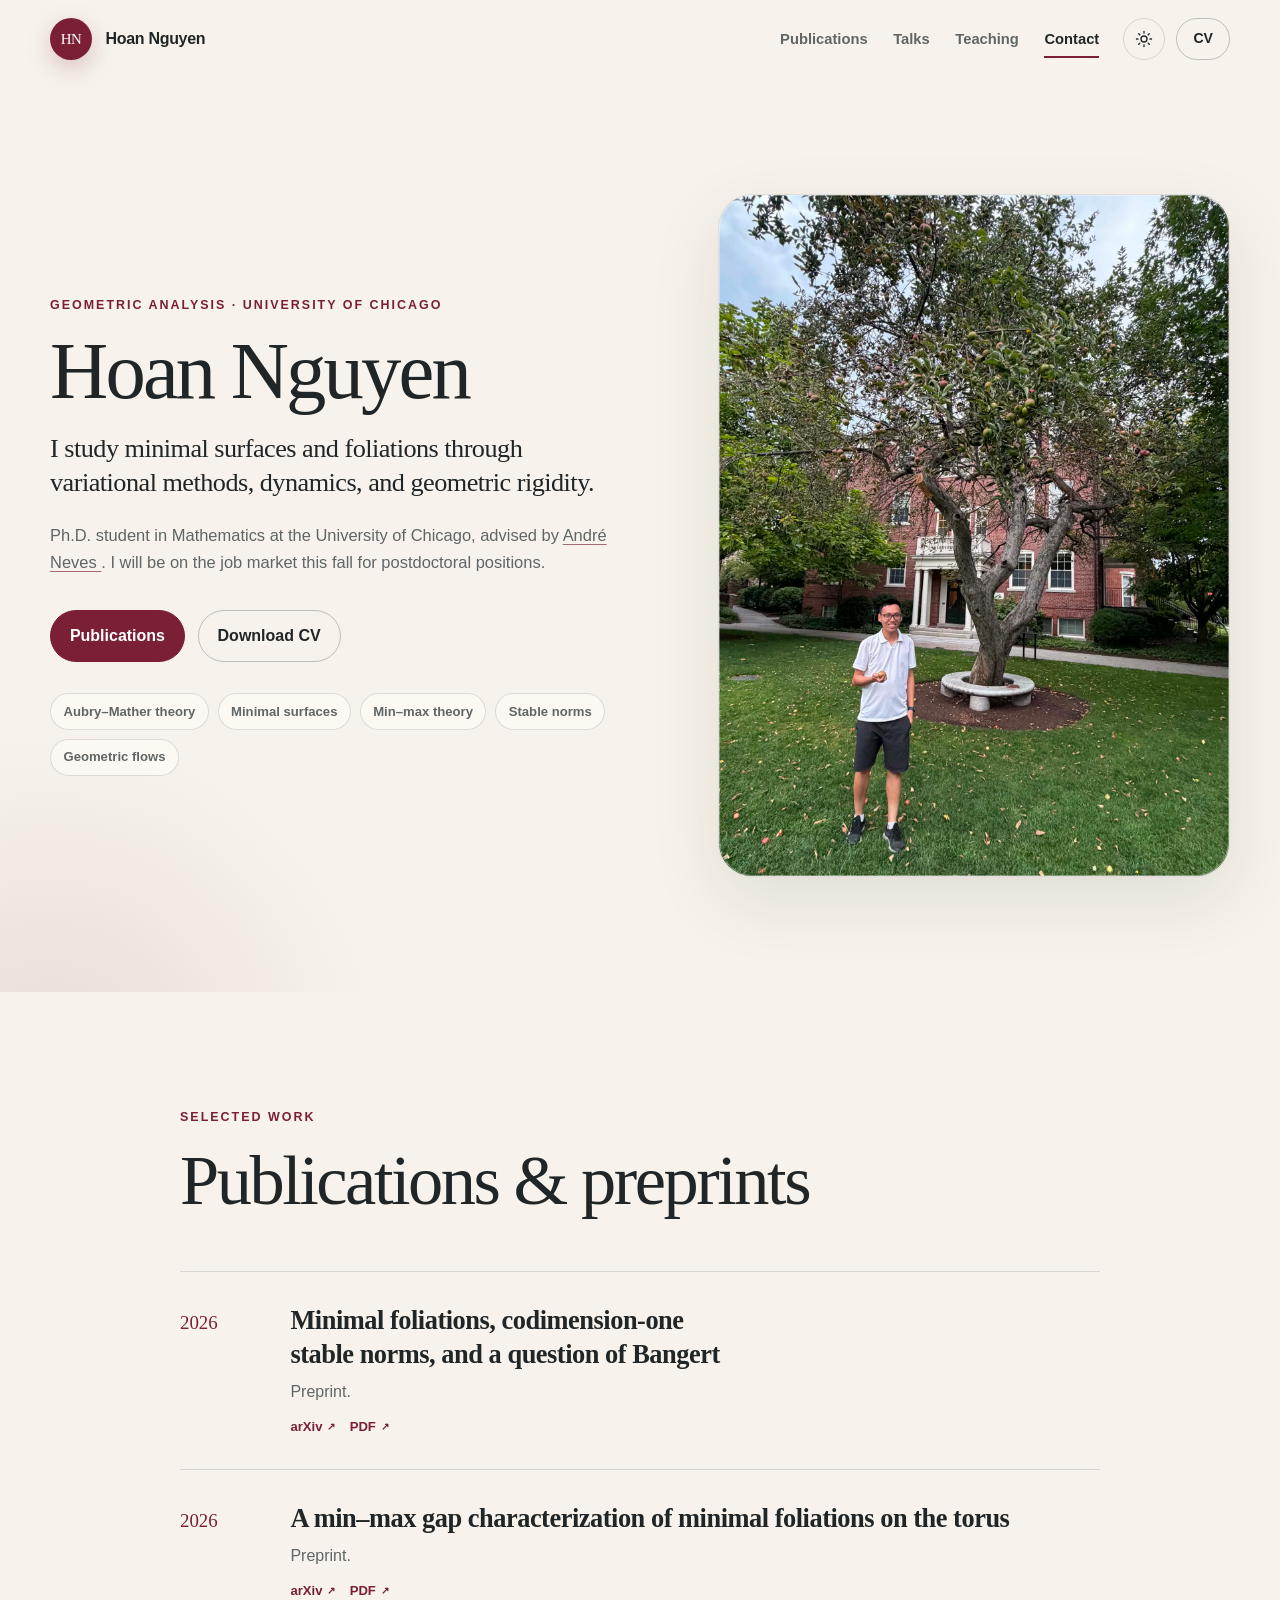
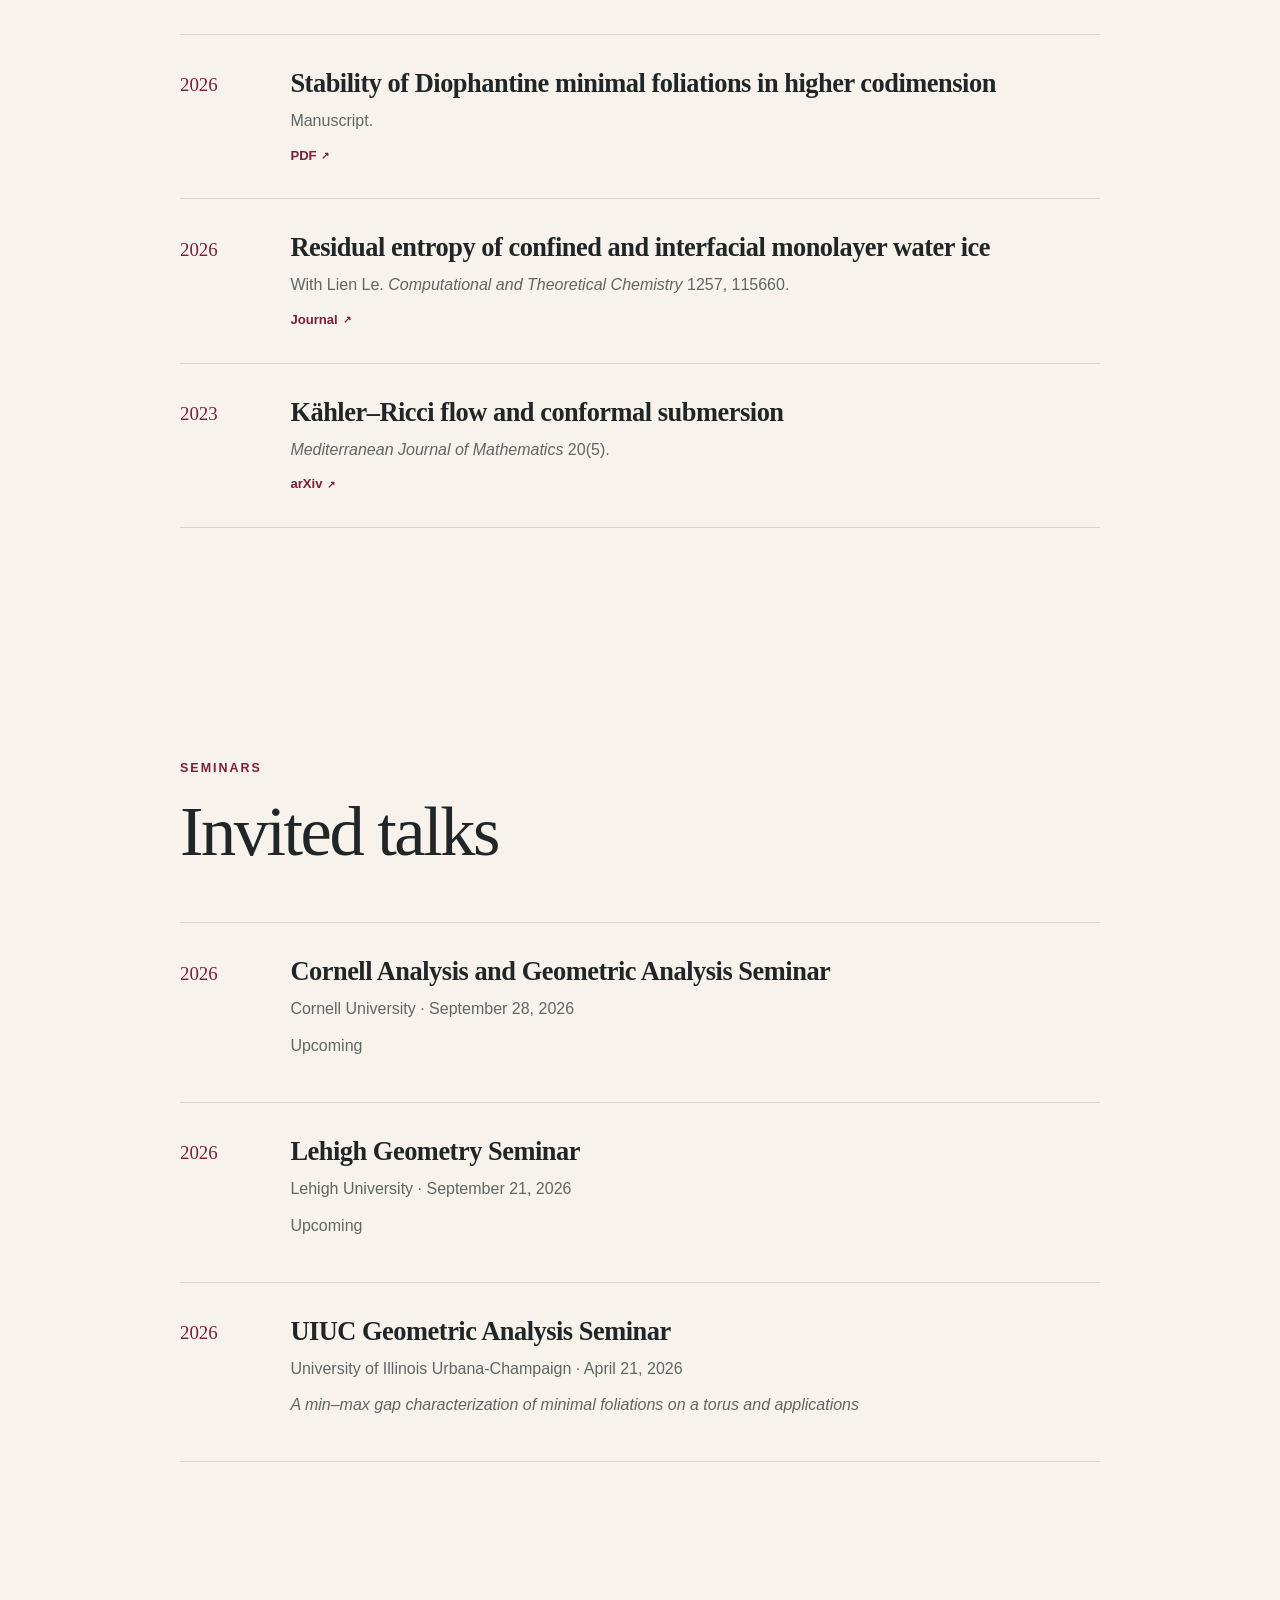
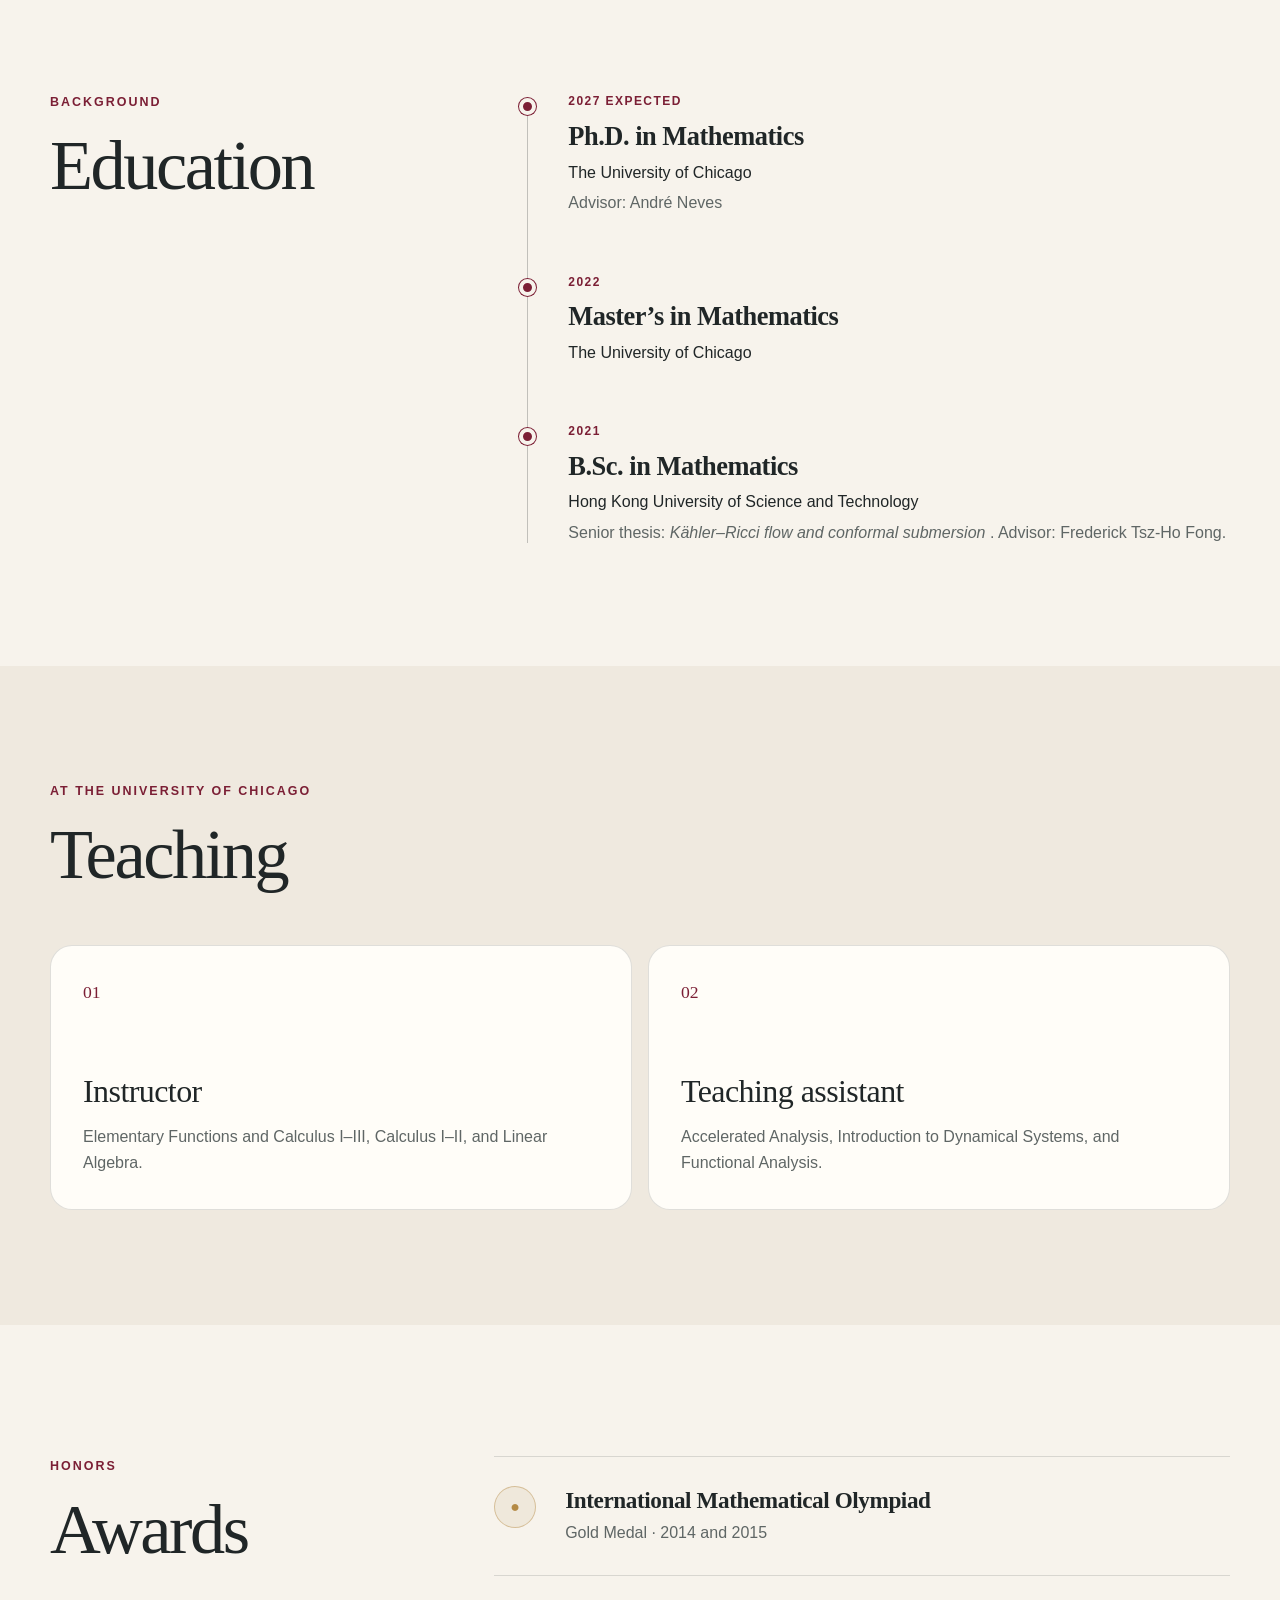
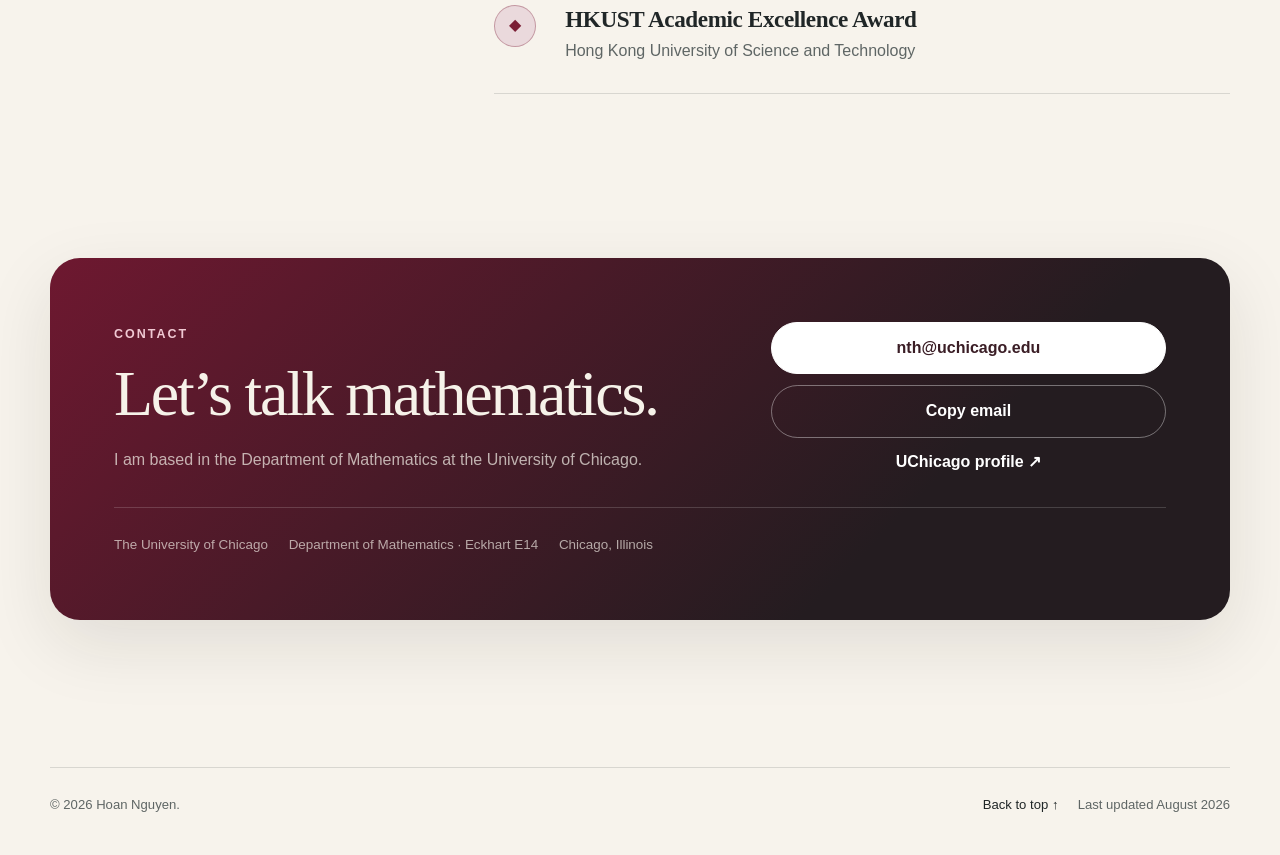
==== commit ba9939cf: "Update index.html Updated image sources and improved script formatting." ====
--- a/index.html
+++ b/index.html
@@ -44,7 +44,7 @@
 
   <meta
     property="og:image"
-    content="og-card.png"
+    content="apple.jpg"
   >
 
   <meta
@@ -70,14 +70,20 @@
 
   <script>
     (function () {
-      const saved = localStorage.getItem('hn-theme');
+
+      const saved =
+        localStorage.getItem('hn-theme');
 
       const prefersDark =
         window.matchMedia &&
-        window.matchMedia('(prefers-color-scheme: dark)').matches;
+        window.matchMedia(
+          '(prefers-color-scheme: dark)'
+        ).matches;
 
       document.documentElement.dataset.theme =
-        saved || (prefersDark ? 'dark' : 'light');
+        saved ||
+        (prefersDark ? 'dark' : 'light');
+
     })();
   </script>
 
@@ -112,6 +118,7 @@
 
 <body>
 
+
   <a
     class="skip-link"
     href="#main"
@@ -120,6 +127,7 @@
   </a>
 
 
+
   <!-- =====================================================
        HEADER
   ====================================================== -->
@@ -130,6 +138,7 @@
   >
 
     <div class="container nav-shell">
+
 
       <a
         class="brand"
@@ -151,6 +160,7 @@
       </a>
 
 
+
       <button
         class="nav-toggle"
         type="button"
@@ -169,6 +179,7 @@
       </button>
 
 
+
       <nav
         class="primary-nav"
         id="primary-nav"
@@ -192,6 +203,7 @@
         </a>
 
       </nav>
+
 
 
       <div class="nav-actions">
@@ -255,6 +267,7 @@
   <main id="main">
 
 
+
     <!-- =====================================================
          HERO
     ====================================================== -->
@@ -265,6 +278,7 @@
 
 
         <div class="hero-copy reveal">
+
 
           <p class="eyebrow">
             Geometric analysis · University of Chicago
@@ -305,7 +319,6 @@
               Publications
             </a>
 
-
             <a
               class="button button-outline"
               href="Hoan_Nguyen_CV.pdf"
@@ -321,11 +334,25 @@
             aria-label="Research interests"
           >
 
-            <li>Aubry–Mather theory</li>
-            <li>Minimal surfaces</li>
-            <li>Min–max theory</li>
-            <li>Stable norms</li>
-            <li>Geometric flows</li>
+            <li>
+              Aubry–Mather theory
+            </li>
+
+            <li>
+              Minimal surfaces
+            </li>
+
+            <li>
+              Min–max theory
+            </li>
+
+            <li>
+              Stable norms
+            </li>
+
+            <li>
+              Geometric flows
+            </li>
 
           </ul>
 
@@ -333,267 +360,28 @@
 
 
 
-        <div
-          class="hero-visual reveal"
-          aria-label="Abstract mathematical visualization of foliations and stable norms"
-        >
-
-          <div class="visual-card">
-
-
-            <div class="visual-label">
-
-              <span>
-                Research geometry
-              </span>
-
-              <span>
-                𝕋<sup>n</sup>
-              </span>
-
-            </div>
-
-
-            <svg
-              class="foliation-art"
-              viewBox="0 0 640 560"
-              role="img"
-              aria-labelledby="art-title art-desc"
+        <!-- Hero photo -->
+
+        <div class="hero-visual reveal">
+
+          <div class="visual-card hero-photo-card">
+
+            <img
+              class="hero-photo"
+              src="apple.jpg"
+              alt="Hoan Nguyen standing beside an apple tree"
             >
 
-              <title id="art-title">
-                Minimal foliations on a torus
-              </title>
-
-              <desc id="art-desc">
-                An abstract family of curved leaves, a lattice,
-                and a stable norm contour.
-              </desc>
-
-
-              <defs>
-
-                <linearGradient
-                  id="leafGradient"
-                  x1="0"
-                  y1="0"
-                  x2="1"
-                  y2="1"
-                >
-
-                  <stop
-                    offset="0"
-                    stop-color="currentColor"
-                    stop-opacity="0.18"
-                  ></stop>
-
-                  <stop
-                    offset="1"
-                    stop-color="currentColor"
-                    stop-opacity="0.72"
-                  ></stop>
-
-                </linearGradient>
-
-
-                <filter
-                  id="softGlow"
-                  x="-30%"
-                  y="-30%"
-                  width="160%"
-                  height="160%"
-                >
-
-                  <feGaussianBlur
-                    stdDeviation="9"
-                  ></feGaussianBlur>
-
-                </filter>
-
-              </defs>
-
-
-              <g class="grid-lines">
-
-                <path
-                  d="M88 72V488M164 72V488M240 72V488M316 72V488M392 72V488M468 72V488M544 72V488"
-                ></path>
-
-                <path
-                  d="M62 112H578M62 188H578M62 264H578M62 340H578M62 416H578"
-                ></path>
-
-              </g>
-
-
-              <g
-                class="torus-shadow"
-                filter="url(#softGlow)"
-              >
-
-                <ellipse
-                  cx="332"
-                  cy="272"
-                  rx="218"
-                  ry="136"
-                ></ellipse>
-
-              </g>
-
-
-              <g class="torus-outline">
-
-                <ellipse
-                  cx="332"
-                  cy="272"
-                  rx="232"
-                  ry="148"
-                ></ellipse>
-
-                <ellipse
-                  cx="332"
-                  cy="272"
-                  rx="101"
-                  ry="58"
-                ></ellipse>
-
-                <path
-                  d="M103 255c49-80 128-118 229-118s181 38 230 118"
-                ></path>
-
-                <path
-                  d="M103 289c49 80 128 118 229 118s181-38 230-118"
-                ></path>
-
-              </g>
-
-
-              <g
-                class="leaves"
-                fill="none"
-                stroke="url(#leafGradient)"
-              >
-
-                <path
-                  d="M104 223c62-42 139-61 228-61s167 19 230 61"
-                ></path>
-
-                <path
-                  d="M99 247c64-35 142-51 233-51s169 16 235 51"
-                ></path>
-
-                <path
-                  d="M97 272c65-27 143-39 235-39s171 12 237 39"
-                ></path>
-
-                <path
-                  d="M99 297c64-20 142-29 233-29s169 9 235 29"
-                ></path>
-
-                <path
-                  d="M104 321c62-12 139-18 228-18s167 6 230 18"
-                ></path>
-
-                <path
-                  d="M119 346c57-5 128-8 213-8s157 3 215 8"
-                ></path>
-
-              </g>
-
-
-              <g class="lattice-points">
-
-                <circle
-                  cx="164"
-                  cy="188"
-                  r="4"
-                ></circle>
-
-                <circle
-                  cx="240"
-                  cy="264"
-                  r="4"
-                ></circle>
-
-                <circle
-                  cx="316"
-                  cy="340"
-                  r="4"
-                ></circle>
-
-                <circle
-                  cx="392"
-                  cy="188"
-                  r="4"
-                ></circle>
-
-                <circle
-                  cx="468"
-                  cy="264"
-                  r="4"
-                ></circle>
-
-              </g>
-
-
-              <g class="norm-contour">
-
-                <path
-                  d="M438 93c44-18 93 6 107 51 13 43-14 85-59 94-47 9-90-21-94-67-4-34 14-65 46-78Z"
-                ></path>
-
-                <path
-                  d="M438 104c35-14 74 5 85 41 10 34-11 68-47 75-38 7-72-17-75-53-3-27 11-51 37-63Z"
-                ></path>
-
-                <circle
-                  cx="466"
-                  cy="161"
-                  r="3"
-                ></circle>
-
-              </g>
-
-
-              <g class="formula-chip">
-
-                <rect
-                  x="90"
-                  y="431"
-                  width="235"
-                  height="63"
-                  rx="18"
-                ></rect>
-
-                <text
-                  x="113"
-                  y="471"
-                >
-
-                  ΔW
-
-                  <tspan
-                    baseline-shift="sub"
-                    font-size="16"
-                  >
-                    r
-                  </tspan>
-
-                  = ω(r) − S(r)
-
-                </text>
-
-              </g>
-
-            </svg>
-
           </div>
 
         </div>
 
+
       </div>
 
     </section>
+
+
 
 
 
@@ -808,6 +596,8 @@
 
 
 
+
+
     <!-- =====================================================
          INVITED TALKS
     ====================================================== -->
@@ -926,6 +716,8 @@
 
 
 
+
+
     <!-- =====================================================
          EDUCATION
     ====================================================== -->
@@ -1034,6 +826,8 @@
       </div>
 
     </section>
+
+
 
 
 
@@ -1108,6 +902,8 @@
       </div>
 
     </section>
+
+
 
 
 
@@ -1193,6 +989,8 @@
       </div>
 
     </section>
+
+
 
 
 
--- a/styles.css
+++ b/styles.css
@@ -15,12 +15,28 @@
   --shadow: 0 24px 70px rgba(33, 28, 24, 0.10);
   --shadow-soft: 0 14px 36px rgba(33, 28, 24, 0.08);
   --header-bg: rgba(247, 243, 236, 0.86);
-  --serif: "Iowan Old Style", "Palatino Linotype", "Book Antiqua", Palatino, Georgia, serif;
-  --sans: Inter, ui-sans-serif, -apple-system, BlinkMacSystemFont, "Segoe UI", sans-serif;
+
+  --serif:
+    "Iowan Old Style",
+    "Palatino Linotype",
+    "Book Antiqua",
+    Palatino,
+    Georgia,
+    serif;
+
+  --sans:
+    Inter,
+    ui-sans-serif,
+    -apple-system,
+    BlinkMacSystemFont,
+    "Segoe UI",
+    sans-serif;
+
   --radius: 22px;
   --radius-sm: 14px;
   --max-width: 1180px;
 }
+
 
 html[data-theme="dark"] {
   --bg: #141818;
@@ -41,8 +57,22 @@
   --header-bg: rgba(20, 24, 24, 0.86);
 }
 
-* { box-sizing: border-box; }
-html { scroll-behavior: smooth; scroll-padding-top: 100px; }
+
+/* =====================================================
+   GLOBAL
+====================================================== */
+
+* {
+  box-sizing: border-box;
+}
+
+
+html {
+  scroll-behavior: smooth;
+  scroll-padding-top: 100px;
+}
+
+
 body {
   margin: 0;
   background: var(--bg);
@@ -53,22 +83,106 @@
   text-rendering: optimizeLegibility;
 }
 
-::selection { background: var(--accent); color: #fff; }
-a { color: inherit; text-decoration-color: color-mix(in srgb, var(--accent) 65%, transparent); text-underline-offset: 0.2em; }
-a:hover { color: var(--accent); }
-button, input, textarea { font: inherit; }
-img, svg { display: block; max-width: 100%; }
-h1, h2, h3, p { margin-top: 0; }
-h1, h2, h3 { text-wrap: balance; }
-h1, h2 { font-family: var(--serif); font-weight: 500; letter-spacing: -0.035em; }
-h1 { font-size: clamp(4.25rem, 9vw, 7.7rem); line-height: 0.9; margin-bottom: 1.8rem; }
-h2 { font-size: clamp(2.8rem, 5.5vw, 4.9rem); line-height: 0.98; margin-bottom: 1.35rem; }
-h3 { font-size: 1.28rem; line-height: 1.28; letter-spacing: -0.018em; }
-
-.container { width: min(calc(100% - 40px), var(--max-width)); margin-inline: auto; }
-.container.narrow { width: min(calc(100% - 40px), 920px); }
-.section-pad { padding: clamp(5.5rem, 9vw, 9rem) 0; }
-.section-soft { background: var(--bg-soft); }
+
+::selection {
+  background: var(--accent);
+  color: #fff;
+}
+
+
+a {
+  color: inherit;
+  text-decoration-color:
+    color-mix(in srgb, var(--accent) 65%, transparent);
+  text-underline-offset: 0.2em;
+}
+
+
+a:hover {
+  color: var(--accent);
+}
+
+
+button,
+input,
+textarea {
+  font: inherit;
+}
+
+
+img,
+svg {
+  display: block;
+  max-width: 100%;
+}
+
+
+h1,
+h2,
+h3,
+p {
+  margin-top: 0;
+}
+
+
+h1,
+h2,
+h3 {
+  text-wrap: balance;
+}
+
+
+h1,
+h2 {
+  font-family: var(--serif);
+  font-weight: 500;
+  letter-spacing: -0.035em;
+}
+
+
+/* Smaller homepage name */
+h1 {
+  font-size: clamp(3.5rem, 6.3vw, 5.8rem);
+  line-height: 0.92;
+  margin-bottom: 1.45rem;
+}
+
+
+h2 {
+  font-size: clamp(2.8rem, 5.5vw, 4.9rem);
+  line-height: 0.98;
+  margin-bottom: 1.35rem;
+}
+
+
+h3 {
+  font-size: 1.28rem;
+  line-height: 1.28;
+  letter-spacing: -0.018em;
+}
+
+
+.container {
+  width: min(calc(100% - 40px), var(--max-width));
+  margin-inline: auto;
+}
+
+
+.container.narrow {
+  width: min(calc(100% - 40px), 920px);
+}
+
+
+.section-pad {
+  padding: clamp(5.5rem, 9vw, 9rem) 0;
+}
+
+
+.section-soft {
+  background: var(--bg-soft);
+}
+
+
 .eyebrow {
   margin: 0 0 1.15rem;
   color: var(--accent);
@@ -77,7 +191,13 @@
   letter-spacing: 0.16em;
   text-transform: uppercase;
 }
-.muted { color: var(--text-muted); }
+
+
+.muted {
+  color: var(--text-muted);
+}
+
+
 .sr-only {
   position: absolute !important;
   width: 1px !important;
@@ -89,6 +209,8 @@
   white-space: nowrap !important;
   border: 0 !important;
 }
+
+
 .skip-link {
   position: fixed;
   left: 1rem;
@@ -100,7 +222,17 @@
   color: var(--bg);
   transition: top 0.2s ease;
 }
-.skip-link:focus { top: 1rem; }
+
+
+.skip-link:focus {
+  top: 1rem;
+}
+
+
+
+/* =====================================================
+   HEADER
+====================================================== */
 
 .site-header {
   position: sticky;
@@ -110,12 +242,41 @@
   background: var(--header-bg);
   backdrop-filter: blur(18px);
   -webkit-backdrop-filter: blur(18px);
-  transition: border-color 0.25s ease, box-shadow 0.25s ease;
-}
-.site-header.is-scrolled { border-color: var(--border); box-shadow: 0 10px 30px rgba(20, 20, 20, 0.05); }
-.nav-shell { min-height: 78px; display: flex; align-items: center; gap: 1.5rem; }
-.brand { display: inline-flex; align-items: center; gap: 0.85rem; text-decoration: none; flex: 0 0 auto; }
-.brand:hover { color: var(--text); }
+
+  transition:
+    border-color 0.25s ease,
+    box-shadow 0.25s ease;
+}
+
+
+.site-header.is-scrolled {
+  border-color: var(--border);
+  box-shadow: 0 10px 30px rgba(20, 20, 20, 0.05);
+}
+
+
+.nav-shell {
+  min-height: 78px;
+  display: flex;
+  align-items: center;
+  gap: 1.5rem;
+}
+
+
+.brand {
+  display: inline-flex;
+  align-items: center;
+  gap: 0.85rem;
+  text-decoration: none;
+  flex: 0 0 auto;
+}
+
+
+.brand:hover {
+  color: var(--text);
+}
+
+
 .brand-mark {
   width: 42px;
   height: 42px;
@@ -127,15 +288,68 @@
   font-family: var(--serif);
   font-size: 0.93rem;
   letter-spacing: -0.03em;
-  box-shadow: 0 8px 25px color-mix(in srgb, var(--accent) 24%, transparent);
-}
-.brand-text { font-weight: 700; letter-spacing: -0.02em; }
-.primary-nav { display: flex; align-items: center; gap: 1.6rem; margin-left: auto; }
-.primary-nav a { position: relative; padding: 0.4rem 0; color: var(--text-muted); font-size: 0.92rem; font-weight: 650; text-decoration: none; }
-.primary-nav a::after { content: ""; position: absolute; left: 0; right: 100%; bottom: 0; height: 2px; background: var(--accent); transition: right 0.25s ease; }
-.primary-nav a:hover, .primary-nav a.active { color: var(--text); }
-.primary-nav a:hover::after, .primary-nav a.active::after { right: 0; }
-.nav-actions { display: flex; align-items: center; gap: 0.7rem; }
+
+  box-shadow:
+    0 8px 25px
+    color-mix(in srgb, var(--accent) 24%, transparent);
+}
+
+
+.brand-text {
+  font-weight: 700;
+  letter-spacing: -0.02em;
+}
+
+
+.primary-nav {
+  display: flex;
+  align-items: center;
+  gap: 1.6rem;
+  margin-left: auto;
+}
+
+
+.primary-nav a {
+  position: relative;
+  padding: 0.4rem 0;
+  color: var(--text-muted);
+  font-size: 0.92rem;
+  font-weight: 650;
+  text-decoration: none;
+}
+
+
+.primary-nav a::after {
+  content: "";
+  position: absolute;
+  left: 0;
+  right: 100%;
+  bottom: 0;
+  height: 2px;
+  background: var(--accent);
+  transition: right 0.25s ease;
+}
+
+
+.primary-nav a:hover,
+.primary-nav a.active {
+  color: var(--text);
+}
+
+
+.primary-nav a:hover::after,
+.primary-nav a.active::after {
+  right: 0;
+}
+
+
+.nav-actions {
+  display: flex;
+  align-items: center;
+  gap: 0.7rem;
+}
+
+
 .icon-button {
   width: 42px;
   height: 42px;
@@ -146,14 +360,69 @@
   color: var(--text);
   background: transparent;
   cursor: pointer;
-  transition: transform 0.2s ease, background 0.2s ease, border-color 0.2s ease;
-}
-.icon-button:hover { transform: translateY(-2px); background: var(--bg-elevated); border-color: var(--border-strong); }
-.icon-button svg { width: 18px; fill: none; stroke: currentColor; stroke-width: 1.8; stroke-linecap: round; stroke-linejoin: round; }
-html[data-theme="light"] .moon-icon { display: none; }
-html[data-theme="dark"] .sun-icon { display: none; }
-.nav-toggle { display: none; border: 0; background: transparent; padding: 0.5rem; margin-left: auto; cursor: pointer; }
-.nav-toggle span:not(.sr-only) { display: block; width: 24px; height: 2px; margin: 5px 0; border-radius: 3px; background: var(--text); transition: transform 0.2s ease, opacity 0.2s ease; }
+
+  transition:
+    transform 0.2s ease,
+    background 0.2s ease,
+    border-color 0.2s ease;
+}
+
+
+.icon-button:hover {
+  transform: translateY(-2px);
+  background: var(--bg-elevated);
+  border-color: var(--border-strong);
+}
+
+
+.icon-button svg {
+  width: 18px;
+  fill: none;
+  stroke: currentColor;
+  stroke-width: 1.8;
+  stroke-linecap: round;
+  stroke-linejoin: round;
+}
+
+
+html[data-theme="light"] .moon-icon {
+  display: none;
+}
+
+
+html[data-theme="dark"] .sun-icon {
+  display: none;
+}
+
+
+.nav-toggle {
+  display: none;
+  border: 0;
+  background: transparent;
+  padding: 0.5rem;
+  margin-left: auto;
+  cursor: pointer;
+}
+
+
+.nav-toggle span:not(.sr-only) {
+  display: block;
+  width: 24px;
+  height: 2px;
+  margin: 5px 0;
+  border-radius: 3px;
+  background: var(--text);
+
+  transition:
+    transform 0.2s ease,
+    opacity 0.2s ease;
+}
+
+
+
+/* =====================================================
+   BUTTONS
+====================================================== */
 
 .button {
   display: inline-flex;
@@ -168,14 +437,63 @@
   font-weight: 750;
   text-decoration: none;
   cursor: pointer;
-  transition: transform 0.2s ease, box-shadow 0.2s ease, background 0.2s ease, color 0.2s ease;
-}
-.button:hover { transform: translateY(-2px); color: #fff; background: var(--accent-strong); border-color: var(--accent-strong); box-shadow: 0 12px 28px color-mix(in srgb, var(--accent) 22%, transparent); }
-.button-outline { color: var(--text); background: transparent; border-color: var(--border-strong); }
-.button-outline:hover { color: var(--text); background: var(--bg-elevated); border-color: var(--text); box-shadow: none; }
-.button-small { min-height: 42px; padding: 0.55rem 1rem; font-size: 0.88rem; }
-
-.hero { min-height: calc(100svh - 78px); display: grid; align-items: center; position: relative; overflow: clip; }
+
+  transition:
+    transform 0.2s ease,
+    box-shadow 0.2s ease,
+    background 0.2s ease,
+    color 0.2s ease;
+}
+
+
+.button:hover {
+  transform: translateY(-2px);
+  color: #fff;
+  background: var(--accent-strong);
+  border-color: var(--accent-strong);
+
+  box-shadow:
+    0 12px 28px
+    color-mix(in srgb, var(--accent) 22%, transparent);
+}
+
+
+.button-outline {
+  color: var(--text);
+  background: transparent;
+  border-color: var(--border-strong);
+}
+
+
+.button-outline:hover {
+  color: var(--text);
+  background: var(--bg-elevated);
+  border-color: var(--text);
+  box-shadow: none;
+}
+
+
+.button-small {
+  min-height: 42px;
+  padding: 0.55rem 1rem;
+  font-size: 0.88rem;
+}
+
+
+
+/* =====================================================
+   HERO
+====================================================== */
+
+.hero {
+  min-height: calc(100svh - 78px);
+  display: grid;
+  align-items: center;
+  position: relative;
+  overflow: clip;
+}
+
+
 .hero::before {
   content: "";
   position: absolute;
@@ -184,214 +502,1134 @@
   left: -290px;
   bottom: -410px;
   border-radius: 50%;
-  background: radial-gradient(circle, color-mix(in srgb, var(--accent) 11%, transparent), transparent 69%);
+
+  background:
+    radial-gradient(
+      circle,
+      color-mix(in srgb, var(--accent) 11%, transparent),
+      transparent 69%
+    );
+
   pointer-events: none;
 }
-.hero-grid { display: grid; grid-template-columns: minmax(0, 1.06fr) minmax(360px, 0.94fr); align-items: center; gap: clamp(2rem, 7vw, 7.5rem); }
-.hero-copy { position: relative; z-index: 1; }
-.hero-lede { max-width: 720px; margin-bottom: 1.4rem; font-family: var(--serif); font-size: clamp(1.55rem, 2.7vw, 2.4rem); line-height: 1.22; letter-spacing: -0.025em; }
-.hero-meta { max-width: 680px; color: var(--text-muted); font-size: 1.03rem; }
-.hero-actions { display: flex; flex-wrap: wrap; gap: 0.8rem; margin: 2.2rem 0 1.9rem; }
-.topic-list { display: flex; flex-wrap: wrap; gap: 0.55rem; list-style: none; padding: 0; margin: 0; }
-.topic-list li { padding: 0.42rem 0.78rem; border: 1px solid var(--border); border-radius: 999px; color: var(--text-muted); background: color-mix(in srgb, var(--bg-elevated) 58%, transparent); font-size: 0.82rem; font-weight: 600; }
-
-.hero-visual { position: relative; }
-.visual-card { position: relative; overflow: hidden; border: 1px solid var(--border); border-radius: 34px; background: var(--bg-elevated); box-shadow: var(--shadow); }
-.visual-card::after { content: ""; position: absolute; inset: 0; border-radius: inherit; box-shadow: inset 0 0 0 1px color-mix(in srgb, #fff 32%, transparent); pointer-events: none; }
-.visual-label { display: flex; justify-content: space-between; align-items: center; padding: 1.1rem 1.35rem 0; color: var(--text-muted); font-size: 0.72rem; font-weight: 700; letter-spacing: 0.12em; text-transform: uppercase; }
-.foliation-art { width: 100%; min-height: 520px; color: var(--accent); }
-.grid-lines path { fill: none; stroke: var(--border); stroke-width: 1; }
-.torus-shadow ellipse { fill: color-mix(in srgb, var(--accent) 20%, transparent); }
-.torus-outline { fill: none; stroke: color-mix(in srgb, var(--text) 54%, transparent); stroke-width: 2.1; }
-.leaves { stroke-width: 3.2; stroke-linecap: round; }
-.lattice-points circle { fill: var(--gold); }
-.norm-contour { fill: color-mix(in srgb, var(--accent) 7%, transparent); stroke: color-mix(in srgb, var(--accent) 72%, transparent); stroke-width: 2; }
-.norm-contour circle { fill: var(--accent); stroke: none; }
-.formula-chip rect { fill: color-mix(in srgb, var(--bg) 89%, transparent); stroke: var(--border); }
-.formula-chip text { fill: var(--text); font-family: var(--serif); font-size: 23px; }
+
+
+.hero-grid {
+  display: grid;
+  grid-template-columns:
+    minmax(0, 1.06fr)
+    minmax(360px, 0.94fr);
+
+  align-items: center;
+
+  gap:
+    clamp(2rem, 7vw, 7.5rem);
+}
+
+
+.hero-copy {
+  position: relative;
+  z-index: 1;
+}
+
+
+/* Smaller "I study..." paragraph */
+.hero-lede {
+  max-width: 650px;
+  margin-bottom: 1.4rem;
+  font-family: var(--serif);
+
+  font-size:
+    clamp(1.35rem, 2.05vw, 1.9rem);
+
+  line-height: 1.3;
+  letter-spacing: -0.02em;
+}
+
+
+.hero-meta {
+  max-width: 680px;
+  color: var(--text-muted);
+  font-size: 1.03rem;
+  line-height: 1.6;
+}
+
+
+.hero-actions {
+  display: flex;
+  flex-wrap: wrap;
+  gap: 0.8rem;
+  margin: 2.2rem 0 1.9rem;
+}
+
+
+.topic-list {
+  display: flex;
+  flex-wrap: wrap;
+  gap: 0.55rem;
+  list-style: none;
+  padding: 0;
+  margin: 0;
+}
+
+
+.topic-list li {
+  padding: 0.42rem 0.78rem;
+  border: 1px solid var(--border);
+  border-radius: 999px;
+  color: var(--text-muted);
+
+  background:
+    color-mix(
+      in srgb,
+      var(--bg-elevated) 58%,
+      transparent
+    );
+
+  font-size: 0.82rem;
+  font-weight: 600;
+}
+
+
+
+/* =====================================================
+   HERO VISUAL
+====================================================== */
+
+.hero-visual {
+  position: relative;
+}
+
+
+.visual-card {
+  position: relative;
+  overflow: hidden;
+  border: 1px solid var(--border);
+  border-radius: 34px;
+  background: var(--bg-elevated);
+  box-shadow: var(--shadow);
+}
+
+
+.visual-card::after {
+  content: "";
+  position: absolute;
+  inset: 0;
+  border-radius: inherit;
+
+  box-shadow:
+    inset 0 0 0 1px
+    color-mix(in srgb, #fff 32%, transparent);
+
+  pointer-events: none;
+}
+
+
+.visual-label {
+  display: flex;
+  justify-content: space-between;
+  align-items: center;
+  padding: 1.1rem 1.35rem 0;
+  color: var(--text-muted);
+  font-size: 0.72rem;
+  font-weight: 700;
+  letter-spacing: 0.12em;
+  text-transform: uppercase;
+}
+
+
+.foliation-art {
+  width: 100%;
+  min-height: 520px;
+  color: var(--accent);
+}
+
+
+.grid-lines path {
+  fill: none;
+  stroke: var(--border);
+  stroke-width: 1;
+}
+
+
+.torus-shadow ellipse {
+  fill:
+    color-mix(
+      in srgb,
+      var(--accent) 20%,
+      transparent
+    );
+}
+
+
+.torus-outline {
+  fill: none;
+
+  stroke:
+    color-mix(
+      in srgb,
+      var(--text) 54%,
+      transparent
+    );
+
+  stroke-width: 2.1;
+}
+
+
+.leaves {
+  stroke-width: 3.2;
+  stroke-linecap: round;
+}
+
+
+.lattice-points circle {
+  fill: var(--gold);
+}
+
+
+.norm-contour {
+  fill:
+    color-mix(
+      in srgb,
+      var(--accent) 7%,
+      transparent
+    );
+
+  stroke:
+    color-mix(
+      in srgb,
+      var(--accent) 72%,
+      transparent
+    );
+
+  stroke-width: 2;
+}
+
+
+.norm-contour circle {
+  fill: var(--accent);
+  stroke: none;
+}
+
+
+.formula-chip rect {
+  fill:
+    color-mix(
+      in srgb,
+      var(--bg) 89%,
+      transparent
+    );
+
+  stroke: var(--border);
+}
+
+
+.formula-chip text {
+  fill: var(--text);
+  font-family: var(--serif);
+  font-size: 23px;
+}
+
+
 @media (prefers-reduced-motion: no-preference) {
-  .leaves path:nth-child(odd) { animation: drift 8s ease-in-out infinite alternate; transform-origin: center; }
-  .norm-contour { animation: float 7s ease-in-out infinite; transform-origin: center; }
-}
-@keyframes drift { to { transform: translateY(5px) scaleX(0.985); } }
-@keyframes float { 50% { transform: translateY(-8px) rotate(2deg); } }
-
-.section-heading { max-width: 760px; margin-bottom: 3.5rem; }
-.section-heading > p:last-child { color: var(--text-muted); font-size: 1.07rem; max-width: 650px; }
-.research-grid { display: grid; grid-template-columns: repeat(3, minmax(0, 1fr)); gap: 1.2rem; }
-.research-card { display: flex; flex-direction: column; min-height: 100%; overflow: hidden; border: 1px solid var(--border); border-radius: var(--radius); background: var(--bg-elevated); box-shadow: var(--shadow-soft); transition: transform 0.25s ease, box-shadow 0.25s ease, border-color 0.25s ease; }
-.research-card:hover { transform: translateY(-7px); border-color: color-mix(in srgb, var(--accent) 35%, var(--border)); box-shadow: var(--shadow); }
-.research-card > :not(.paper-visual) { margin-inline: 1.35rem; }
-.research-card h3 { margin-bottom: 0.9rem; font-family: var(--serif); font-size: 1.43rem; font-weight: 600; }
-.research-card p { color: var(--text-muted); }
-.paper-visual { position: relative; height: 190px; overflow: hidden; margin-bottom: 1.35rem; border-bottom: 1px solid var(--border); background: linear-gradient(145deg, color-mix(in srgb, var(--accent-soft) 80%, var(--bg-elevated)), var(--bg-elevated)); }
-.paper-visual svg { position: absolute; inset: 0; width: 100%; height: 100%; fill: none; stroke: color-mix(in srgb, var(--accent) 48%, transparent); stroke-width: 2; }
-.paper-visual-kam svg g { stroke: color-mix(in srgb, var(--text) 18%, transparent); stroke-width: 1.4; }
-.paper-visual-kam .accent-path { stroke: var(--accent); stroke-width: 3.3; }
-.visual-symbol { position: absolute; left: 1.3rem; top: 1.15rem; z-index: 1; font-family: var(--serif); font-size: 1.18rem; color: var(--accent); }
-.card-kicker { display: flex; justify-content: space-between; align-items: center; margin-bottom: 0.8rem; color: var(--text-muted); font-size: 0.72rem; font-weight: 750; letter-spacing: 0.12em; text-transform: uppercase; }
-.paper-links { display: flex; gap: 0.75rem; margin-top: auto; padding: 1.1rem 0 1.35rem; }
-.paper-links a, .inline-links a { display: inline-flex; align-items: center; gap: 0.3rem; color: var(--accent); font-size: 0.82rem; font-weight: 750; text-decoration: none; }
-.paper-links a::after, .inline-links a::after { content: "↗"; font-size: 0.8em; }
-.research-note { display: grid; grid-template-columns: minmax(220px, 0.75fr) minmax(0, 1.25fr); gap: 3rem; align-items: end; margin-top: 2rem; padding: 2.2rem; border: 1px solid var(--border); border-radius: var(--radius); background: color-mix(in srgb, var(--bg-elevated) 72%, transparent); }
-.research-note h3 { margin: 0; font-family: var(--serif); font-size: clamp(1.75rem, 3vw, 2.4rem); font-weight: 500; }
-.research-note > p { margin: 0; color: var(--text-muted); font-size: 1.05rem; }
-
-.publication-list { list-style: none; padding: 0; margin: 0; }
-.publication-item { display: grid; grid-template-columns: 88px minmax(0, 1fr); gap: 1.4rem; padding: 2rem 0; border-top: 1px solid var(--border); }
-.publication-item:last-child { border-bottom: 1px solid var(--border); }
-.pub-year { padding-top: 0.15rem; color: var(--accent); font-family: var(--serif); font-size: 1.18rem; font-variant-numeric: tabular-nums; }
-.pub-content h3 { margin-bottom: 0.45rem; font-family: var(--serif); font-size: clamp(1.25rem, 2.2vw, 1.65rem); font-weight: 600; }
-.pub-meta { margin-bottom: 0.65rem; color: var(--text-muted); }
-.inline-links { display: flex; gap: 0.9rem; }
-
-.section-dark { background: var(--bg-dark); color: var(--text-on-dark); }
-.section-dark .eyebrow { color: #e2b3bf; }
-.section-dark .section-heading > p:last-child { color: rgba(246, 242, 233, 0.7); }
-.talk-grid { display: grid; grid-template-columns: repeat(3, minmax(0, 1fr)); gap: 1rem; }
-.talk-card { display: grid; grid-template-columns: 82px minmax(0, 1fr); gap: 1.2rem; align-items: start; min-height: 220px; padding: 1.35rem; border: 1px solid rgba(255, 255, 255, 0.13); border-radius: var(--radius); background: rgba(255, 255, 255, 0.045); }
-.talk-card h3 { margin: 0.65rem 0 0.65rem; font-family: var(--serif); font-size: 1.35rem; font-weight: 600; }
-.talk-card p { margin: 0; color: rgba(246, 242, 233, 0.68); font-size: 0.92rem; }
-.date-block { display: grid; place-items: center; padding: 0.75rem 0.4rem; border-radius: 17px; color: var(--text-on-dark); background: rgba(255, 255, 255, 0.08); text-transform: uppercase; }
-.date-block span { color: #e5b9c3; font-size: 0.7rem; font-weight: 750; letter-spacing: 0.14em; }
-.date-block strong { font-family: var(--serif); font-size: 2.15rem; line-height: 1.1; font-weight: 500; }
-.date-block small { color: rgba(246, 242, 233, 0.56); font-size: 0.68rem; }
-.status-pill { display: inline-flex; padding: 0.28rem 0.56rem; border-radius: 999px; color: #f7d2db; background: rgba(225, 144, 164, 0.15); font-size: 0.65rem; font-weight: 800; letter-spacing: 0.1em; text-transform: uppercase; }
-
-.two-column-layout { display: grid; grid-template-columns: minmax(240px, 0.68fr) minmax(0, 1.32fr); gap: clamp(3rem, 8vw, 8rem); align-items: start; }
-.two-column-layout .section-heading { position: sticky; top: 130px; }
-.timeline { position: relative; }
-.timeline::before { content: ""; position: absolute; left: 8px; top: 8px; bottom: 8px; width: 1px; background: var(--border-strong); }
-.timeline-item { position: relative; padding: 0 0 3.2rem 3.1rem; }
-.timeline-item:last-child { padding-bottom: 0; }
-.timeline-marker { position: absolute; left: 0; top: 6px; width: 17px; height: 17px; border: 4px solid var(--bg); border-radius: 50%; background: var(--accent); box-shadow: 0 0 0 1px var(--accent); }
-.timeline-item time { display: block; margin-bottom: 0.5rem; color: var(--accent); font-size: 0.75rem; font-weight: 800; letter-spacing: 0.12em; text-transform: uppercase; }
-.timeline-item h3 { margin-bottom: 0.35rem; font-family: var(--serif); font-size: 1.65rem; font-weight: 600; }
-.timeline-item p { margin-bottom: 0.28rem; }
-
-.teaching-grid { display: grid; grid-template-columns: repeat(2, minmax(0, 1fr)); gap: 1rem; }
-.teaching-card { position: relative; min-height: 260px; padding: 2rem; border: 1px solid var(--border); border-radius: var(--radius); background: var(--bg-elevated); }
-.teaching-index { display: inline-flex; margin-bottom: 4rem; color: var(--accent); font-family: var(--serif); font-size: 1.1rem; }
-.teaching-card h3 { margin-bottom: 0.75rem; font-family: var(--serif); font-size: 2rem; font-weight: 500; }
-.teaching-card p { max-width: 530px; margin-bottom: 0; color: var(--text-muted); }
-
-.awards-shell { display: grid; grid-template-columns: minmax(220px, 0.65fr) minmax(0, 1.35fr); gap: clamp(2.5rem, 7vw, 7rem); padding-top: 1rem; }
-.award-list { border-top: 1px solid var(--border); }
-.award-item { display: grid; grid-template-columns: 52px minmax(0, 1fr); gap: 1.2rem; padding: 1.8rem 0; border-bottom: 1px solid var(--border); }
-.award-medal { width: 42px; height: 42px; display: grid; place-items: center; border-radius: 50%; color: var(--gold); border: 1px solid color-mix(in srgb, var(--gold) 45%, transparent); background: color-mix(in srgb, var(--gold) 10%, transparent); }
-.award-medal-outline { color: var(--accent); border-color: color-mix(in srgb, var(--accent) 35%, transparent); background: var(--accent-soft); }
-.award-item h3 { margin-bottom: 0.25rem; font-family: var(--serif); font-size: 1.45rem; font-weight: 600; }
-.award-item p { margin: 0; color: var(--text-muted); }
-
-.contact-section { padding-top: 3rem; }
-.contact-card { display: grid; grid-template-columns: 1.2fr 0.8fr; gap: 2rem 4rem; align-items: center; padding: clamp(2rem, 5vw, 4rem); border-radius: 30px; color: var(--text-on-dark); background: linear-gradient(135deg, #6e1830, #241c20 72%); box-shadow: var(--shadow); }
-.contact-card h2 { font-size: clamp(2.8rem, 5vw, 4.4rem); }
-.contact-card > div > p:last-child { max-width: 620px; margin-bottom: 0; color: rgba(247, 243, 235, 0.7); }
-.contact-card .eyebrow { color: #f0c9d3; }
-.contact-actions { display: flex; flex-direction: column; align-items: stretch; gap: 0.7rem; }
-.contact-card .button { border-color: #fff; background: #fff; color: #3a1d25; }
-.contact-card .button:hover { background: #f3e9e2; color: #3a1d25; }
-.contact-card .button-outline { color: #fff; background: transparent; border-color: rgba(255, 255, 255, 0.38); }
-.contact-card .button-outline:hover { color: #fff; background: rgba(255, 255, 255, 0.08); }
-.text-link { align-self: center; color: #fff; font-weight: 700; text-decoration: none; }
-.text-link:hover { color: #f0c9d3; }
-.contact-address { grid-column: 1 / -1; display: flex; flex-wrap: wrap; gap: 0.4rem 1.3rem; padding-top: 1.6rem; border-top: 1px solid rgba(255, 255, 255, 0.16); color: rgba(247, 243, 235, 0.66); font-size: 0.84rem; }
-
-.site-footer { padding: 2rem 0 2.5rem; }
-.footer-inner { display: flex; justify-content: space-between; gap: 1rem; padding-top: 1.6rem; border-top: 1px solid var(--border); color: var(--text-muted); font-size: 0.82rem; }
-.footer-inner p { margin: 0; }
-.footer-inner > div { display: flex; gap: 1.2rem; }
-.footer-inner a { color: var(--text); text-decoration: none; }
-.toast { position: fixed; left: 50%; bottom: 1.5rem; z-index: 200; transform: translate(-50%, 20px); padding: 0.75rem 1rem; border-radius: 999px; color: var(--bg); background: var(--text); box-shadow: var(--shadow); opacity: 0; pointer-events: none; transition: opacity 0.2s ease, transform 0.2s ease; }
-.toast.show { opacity: 1; transform: translate(-50%, 0); }
-
-.reveal { opacity: 1; transform: none; }
-.js .reveal { opacity: 0; transform: translateY(22px); transition: opacity 0.7s ease, transform 0.7s cubic-bezier(.2,.75,.25,1); }
-.js .reveal.is-visible { opacity: 1; transform: none; }
+
+  .leaves path:nth-child(odd) {
+    animation:
+      drift 8s ease-in-out infinite alternate;
+    transform-origin: center;
+  }
+
+  .norm-contour {
+    animation:
+      float 7s ease-in-out infinite;
+    transform-origin: center;
+  }
+
+}
+
+
+@keyframes drift {
+
+  to {
+    transform:
+      translateY(5px)
+      scaleX(0.985);
+  }
+
+}
+
+
+@keyframes float {
+
+  50% {
+    transform:
+      translateY(-8px)
+      rotate(2deg);
+  }
+
+}
+
+
+
+/* =====================================================
+   SECTION HEADINGS
+====================================================== */
+
+.section-heading {
+  max-width: 760px;
+  margin-bottom: 3.5rem;
+}
+
+
+.section-heading > p:last-child {
+  color: var(--text-muted);
+  font-size: 1.07rem;
+  max-width: 650px;
+}
+
+
+
+/* =====================================================
+   PUBLICATIONS + TALKS
+====================================================== */
+
+.publication-list {
+  list-style: none;
+  padding: 0;
+  margin: 0;
+}
+
+
+.publication-item {
+  display: grid;
+  grid-template-columns:
+    88px
+    minmax(0, 1fr);
+
+  gap: 1.4rem;
+  padding: 2rem 0;
+  border-top: 1px solid var(--border);
+}
+
+
+.publication-item:last-child {
+  border-bottom: 1px solid var(--border);
+}
+
+
+.pub-year {
+  padding-top: 0.15rem;
+  color: var(--accent);
+  font-family: var(--serif);
+  font-size: 1.18rem;
+  font-variant-numeric: tabular-nums;
+}
+
+
+.pub-content h3 {
+  margin-bottom: 0.45rem;
+  font-family: var(--serif);
+
+  font-size:
+    clamp(1.25rem, 2.2vw, 1.65rem);
+
+  font-weight: 600;
+}
+
+
+.pub-meta {
+  margin-bottom: 0.65rem;
+  color: var(--text-muted);
+}
+
+
+.inline-links {
+  display: flex;
+  gap: 0.9rem;
+}
+
+
+.inline-links a {
+  display: inline-flex;
+  align-items: center;
+  gap: 0.3rem;
+  color: var(--accent);
+  font-size: 0.82rem;
+  font-weight: 750;
+  text-decoration: none;
+}
+
+
+.inline-links a::after {
+  content: "↗";
+  font-size: 0.8em;
+}
+
+
+
+/* =====================================================
+   EDUCATION
+====================================================== */
+
+.two-column-layout {
+  display: grid;
+
+  grid-template-columns:
+    minmax(240px, 0.68fr)
+    minmax(0, 1.32fr);
+
+  gap:
+    clamp(3rem, 8vw, 8rem);
+
+  align-items: start;
+}
+
+
+.two-column-layout .section-heading {
+  position: sticky;
+  top: 130px;
+}
+
+
+.timeline {
+  position: relative;
+}
+
+
+.timeline::before {
+  content: "";
+  position: absolute;
+  left: 8px;
+  top: 8px;
+  bottom: 8px;
+  width: 1px;
+  background: var(--border-strong);
+}
+
+
+.timeline-item {
+  position: relative;
+  padding: 0 0 3.2rem 3.1rem;
+}
+
+
+.timeline-item:last-child {
+  padding-bottom: 0;
+}
+
+
+.timeline-marker {
+  position: absolute;
+  left: 0;
+  top: 6px;
+  width: 17px;
+  height: 17px;
+  border: 4px solid var(--bg);
+  border-radius: 50%;
+  background: var(--accent);
+  box-shadow: 0 0 0 1px var(--accent);
+}
+
+
+.timeline-item time {
+  display: block;
+  margin-bottom: 0.5rem;
+  color: var(--accent);
+  font-size: 0.75rem;
+  font-weight: 800;
+  letter-spacing: 0.12em;
+  text-transform: uppercase;
+}
+
+
+.timeline-item h3 {
+  margin-bottom: 0.35rem;
+  font-family: var(--serif);
+  font-size: 1.65rem;
+  font-weight: 600;
+}
+
+
+.timeline-item p {
+  margin-bottom: 0.28rem;
+}
+
+
+
+/* =====================================================
+   TEACHING
+====================================================== */
+
+.teaching-grid {
+  display: grid;
+
+  grid-template-columns:
+    repeat(2, minmax(0, 1fr));
+
+  gap: 1rem;
+}
+
+
+.teaching-card {
+  position: relative;
+  min-height: 260px;
+  padding: 2rem;
+  border: 1px solid var(--border);
+  border-radius: var(--radius);
+  background: var(--bg-elevated);
+}
+
+
+.teaching-index {
+  display: inline-flex;
+  margin-bottom: 4rem;
+  color: var(--accent);
+  font-family: var(--serif);
+  font-size: 1.1rem;
+}
+
+
+.teaching-card h3 {
+  margin-bottom: 0.75rem;
+  font-family: var(--serif);
+  font-size: 2rem;
+  font-weight: 500;
+}
+
+
+.teaching-card p {
+  max-width: 530px;
+  margin-bottom: 0;
+  color: var(--text-muted);
+}
+
+
+
+/* =====================================================
+   AWARDS
+====================================================== */
+
+.awards-shell {
+  display: grid;
+
+  grid-template-columns:
+    minmax(220px, 0.65fr)
+    minmax(0, 1.35fr);
+
+  gap:
+    clamp(2.5rem, 7vw, 7rem);
+
+  padding-top: 1rem;
+}
+
+
+.award-list {
+  border-top: 1px solid var(--border);
+}
+
+
+.award-item {
+  display: grid;
+
+  grid-template-columns:
+    52px
+    minmax(0, 1fr);
+
+  gap: 1.2rem;
+  padding: 1.8rem 0;
+  border-bottom: 1px solid var(--border);
+}
+
+
+.award-medal {
+  width: 42px;
+  height: 42px;
+  display: grid;
+  place-items: center;
+  border-radius: 50%;
+  color: var(--gold);
+
+  border:
+    1px solid
+    color-mix(
+      in srgb,
+      var(--gold) 45%,
+      transparent
+    );
+
+  background:
+    color-mix(
+      in srgb,
+      var(--gold) 10%,
+      transparent
+    );
+}
+
+
+.award-medal-outline {
+  color: var(--accent);
+
+  border-color:
+    color-mix(
+      in srgb,
+      var(--accent) 35%,
+      transparent
+    );
+
+  background: var(--accent-soft);
+}
+
+
+.award-item h3 {
+  margin-bottom: 0.25rem;
+  font-family: var(--serif);
+  font-size: 1.45rem;
+  font-weight: 600;
+}
+
+
+.award-item p {
+  margin: 0;
+  color: var(--text-muted);
+}
+
+
+
+/* =====================================================
+   CONTACT
+====================================================== */
+
+.contact-section {
+  padding-top: 3rem;
+}
+
+
+.contact-card {
+  display: grid;
+
+  grid-template-columns:
+    1.2fr
+    0.8fr;
+
+  gap: 2rem 4rem;
+  align-items: center;
+
+  padding:
+    clamp(2rem, 5vw, 4rem);
+
+  border-radius: 30px;
+  color: var(--text-on-dark);
+
+  background:
+    linear-gradient(
+      135deg,
+      #6e1830,
+      #241c20 72%
+    );
+
+  box-shadow: var(--shadow);
+}
+
+
+.contact-card h2 {
+  font-size:
+    clamp(2.8rem, 5vw, 4.4rem);
+}
+
+
+.contact-card > div > p:last-child {
+  max-width: 620px;
+  margin-bottom: 0;
+  color: rgba(247, 243, 235, 0.7);
+}
+
+
+.contact-card .eyebrow {
+  color: #f0c9d3;
+}
+
+
+.contact-actions {
+  display: flex;
+  flex-direction: column;
+  align-items: stretch;
+  gap: 0.7rem;
+}
+
+
+.contact-card .button {
+  border-color: #fff;
+  background: #fff;
+  color: #3a1d25;
+}
+
+
+.contact-card .button:hover {
+  background: #f3e9e2;
+  color: #3a1d25;
+}
+
+
+.contact-card .button-outline {
+  color: #fff;
+  background: transparent;
+  border-color: rgba(255, 255, 255, 0.38);
+}
+
+
+.contact-card .button-outline:hover {
+  color: #fff;
+  background: rgba(255, 255, 255, 0.08);
+}
+
+
+.text-link {
+  align-self: center;
+  color: #fff;
+  font-weight: 700;
+  text-decoration: none;
+}
+
+
+.text-link:hover {
+  color: #f0c9d3;
+}
+
+
+.contact-address {
+  grid-column: 1 / -1;
+  display: flex;
+  flex-wrap: wrap;
+  gap: 0.4rem 1.3rem;
+  padding-top: 1.6rem;
+  border-top: 1px solid rgba(255, 255, 255, 0.16);
+  color: rgba(247, 243, 235, 0.66);
+  font-size: 0.84rem;
+}
+
+
+
+/* =====================================================
+   FOOTER
+====================================================== */
+
+.site-footer {
+  padding: 2rem 0 2.5rem;
+}
+
+
+.footer-inner {
+  display: flex;
+  justify-content: space-between;
+  gap: 1rem;
+  padding-top: 1.6rem;
+  border-top: 1px solid var(--border);
+  color: var(--text-muted);
+  font-size: 0.82rem;
+}
+
+
+.footer-inner p {
+  margin: 0;
+}
+
+
+.footer-inner > div {
+  display: flex;
+  gap: 1.2rem;
+}
+
+
+.footer-inner a {
+  color: var(--text);
+  text-decoration: none;
+}
+
+
+
+/* =====================================================
+   TOAST + REVEAL ANIMATIONS
+====================================================== */
+
+.toast {
+  position: fixed;
+  left: 50%;
+  bottom: 1.5rem;
+  z-index: 200;
+
+  transform:
+    translate(-50%, 20px);
+
+  padding: 0.75rem 1rem;
+  border-radius: 999px;
+  color: var(--bg);
+  background: var(--text);
+  box-shadow: var(--shadow);
+  opacity: 0;
+  pointer-events: none;
+
+  transition:
+    opacity 0.2s ease,
+    transform 0.2s ease;
+}
+
+
+.toast.show {
+  opacity: 1;
+  transform: translate(-50%, 0);
+}
+
+
+.reveal {
+  opacity: 1;
+  transform: none;
+}
+
+
+.js .reveal {
+  opacity: 0;
+  transform: translateY(22px);
+
+  transition:
+    opacity 0.7s ease,
+    transform 0.7s cubic-bezier(.2, .75, .25, 1);
+}
+
+
+.js .reveal.is-visible {
+  opacity: 1;
+  transform: none;
+}
+
+
+
+/* =====================================================
+   TABLET
+====================================================== */
 
 @media (max-width: 1040px) {
-  .primary-nav { gap: 1rem; }
-  .hero-grid { grid-template-columns: 1fr 0.78fr; gap: 2.5rem; }
-  .foliation-art { min-height: 440px; }
-  .research-grid { grid-template-columns: repeat(2, minmax(0, 1fr)); }
-  .research-card:last-child { grid-column: 1 / -1; display: grid; grid-template-columns: 0.78fr 1.22fr; grid-template-rows: auto auto 1fr auto; }
-  .research-card:last-child .paper-visual { grid-row: 1 / -1; height: 100%; min-height: 340px; margin: 0 1.35rem 0 0; border-right: 1px solid var(--border); border-bottom: 0; }
-  .research-card:last-child .card-kicker { margin-top: 1.35rem; }
-  .research-card:last-child .paper-links { margin-bottom: 0; }
-  .talk-grid { grid-template-columns: 1fr; }
-  .talk-card { min-height: auto; }
-}
+
+  .primary-nav {
+    gap: 1rem;
+  }
+
+
+  .hero-grid {
+    grid-template-columns:
+      1fr
+      0.78fr;
+
+    gap: 2.5rem;
+  }
+
+
+  .foliation-art {
+    min-height: 440px;
+  }
+
+}
+
+
+
+/* =====================================================
+   SMALL TABLET
+====================================================== */
 
 @media (max-width: 860px) {
-  .nav-toggle { display: block; }
+
+  .nav-toggle {
+    display: block;
+  }
+
+
   .primary-nav {
     position: absolute;
     left: 20px;
     right: 20px;
     top: calc(100% + 10px);
+
     display: grid;
     gap: 0;
+
     padding: 0.5rem;
+
     border: 1px solid var(--border);
     border-radius: 18px;
+
     background: var(--bg-elevated);
     box-shadow: var(--shadow);
+
     visibility: hidden;
     opacity: 0;
-    transform: translateY(-8px);
-    transition: opacity 0.2s ease, transform 0.2s ease, visibility 0.2s;
-  }
-  .primary-nav.is-open { visibility: visible; opacity: 1; transform: none; }
-  .primary-nav a { padding: 0.85rem 1rem; border-radius: 12px; }
-  .primary-nav a:hover { background: var(--bg-soft); }
-  .primary-nav a::after { display: none; }
-  .nav-cv { display: none; }
-  .hero { min-height: auto; }
-  .hero-grid { grid-template-columns: 1fr; }
-  .hero-copy { max-width: 760px; }
-  .hero-visual { max-width: 650px; width: 100%; margin-inline: auto; }
-  .foliation-art { min-height: 0; }
-  .research-note, .two-column-layout, .awards-shell { grid-template-columns: 1fr; }
-  .two-column-layout .section-heading { position: static; }
-  .contact-card { grid-template-columns: 1fr; }
-  .contact-address { grid-column: auto; }
-}
+
+    transform:
+      translateY(-8px);
+
+    transition:
+      opacity 0.2s ease,
+      transform 0.2s ease,
+      visibility 0.2s;
+  }
+
+
+  .primary-nav.is-open {
+    visibility: visible;
+    opacity: 1;
+    transform: none;
+  }
+
+
+  .primary-nav a {
+    padding: 0.85rem 1rem;
+    border-radius: 12px;
+  }
+
+
+  .primary-nav a:hover {
+    background: var(--bg-soft);
+  }
+
+
+  .primary-nav a::after {
+    display: none;
+  }
+
+
+  .nav-cv {
+    display: none;
+  }
+
+
+  .hero {
+    min-height: auto;
+  }
+
+
+  .hero-grid {
+    grid-template-columns: 1fr;
+  }
+
+
+  .hero-copy {
+    max-width: 760px;
+  }
+
+
+  .hero-visual {
+    max-width: 650px;
+    width: 100%;
+    margin-inline: auto;
+  }
+
+
+  .foliation-art {
+    min-height: 0;
+  }
+
+
+  .two-column-layout,
+  .awards-shell {
+    grid-template-columns: 1fr;
+  }
+
+
+  .two-column-layout .section-heading {
+    position: static;
+  }
+
+
+  .contact-card {
+    grid-template-columns: 1fr;
+  }
+
+
+  .contact-address {
+    grid-column: auto;
+  }
+
+}
+
+
+
+/* =====================================================
+   MOBILE
+====================================================== */
 
 @media (max-width: 680px) {
-  .container, .container.narrow { width: min(calc(100% - 28px), var(--max-width)); }
-  .nav-shell { min-height: 70px; gap: 0.8rem; }
-  .brand-text { display: none; }
-  h1 { font-size: clamp(3.65rem, 19vw, 5.4rem); }
-  .hero-lede { font-size: 1.55rem; }
-  .hero-actions { display: grid; grid-template-columns: 1fr; }
-  .hero-actions .button { width: 100%; }
-  .visual-card { border-radius: 24px; }
-  .research-grid { grid-template-columns: 1fr; }
-  .research-card:last-child { grid-column: auto; display: flex; }
-  .research-card:last-child .paper-visual { height: 190px; min-height: 0; margin: 0 0 1.35rem; border-right: 0; border-bottom: 1px solid var(--border); }
-  .research-card:last-child .card-kicker { margin-top: 0; }
-  .research-note { padding: 1.5rem; gap: 1.3rem; }
-  .publication-item { grid-template-columns: 1fr; gap: 0.4rem; }
-  .pub-year { font-size: 0.82rem; font-family: var(--sans); font-weight: 800; }
-  .talk-card { grid-template-columns: 70px 1fr; }
-  .teaching-grid { grid-template-columns: 1fr; }
-  .teaching-card { min-height: 225px; }
-  .teaching-index { margin-bottom: 2.7rem; }
-  .contact-card { padding: 1.65rem; border-radius: 24px; }
-  .footer-inner, .footer-inner > div { flex-direction: column; }
-  .footer-inner > div { gap: 0.35rem; }
-}
+
+  .container,
+  .container.narrow {
+    width:
+      min(
+        calc(100% - 28px),
+        var(--max-width)
+      );
+  }
+
+
+  .nav-shell {
+    min-height: 70px;
+    gap: 0.8rem;
+  }
+
+
+  .brand-text {
+    display: none;
+  }
+
+
+  h1 {
+    font-size:
+      clamp(3rem, 15vw, 4.5rem);
+
+    line-height: 0.94;
+  }
+
+
+  .hero-lede {
+    font-size: 1.35rem;
+    line-height: 1.32;
+  }
+
+
+  .hero-actions {
+    display: grid;
+    grid-template-columns: 1fr;
+  }
+
+
+  .hero-actions .button {
+    width: 100%;
+  }
+
+
+  .visual-card {
+    border-radius: 24px;
+  }
+
+
+  .publication-item {
+    grid-template-columns: 1fr;
+    gap: 0.4rem;
+  }
+
+
+  .pub-year {
+    font-size: 0.82rem;
+    font-family: var(--sans);
+    font-weight: 800;
+  }
+
+
+  .teaching-grid {
+    grid-template-columns: 1fr;
+  }
+
+
+  .teaching-card {
+    min-height: 225px;
+  }
+
+
+  .teaching-index {
+    margin-bottom: 2.7rem;
+  }
+
+
+  .contact-card {
+    padding: 1.65rem;
+    border-radius: 24px;
+  }
+
+
+  .footer-inner,
+  .footer-inner > div {
+    flex-direction: column;
+  }
+
+
+  .footer-inner > div {
+    gap: 0.35rem;
+  }
+
+}
+
+
+
+/* =====================================================
+   REDUCED MOTION
+====================================================== */
 
 @media (prefers-reduced-motion: reduce) {
-  *, *::before, *::after { scroll-behavior: auto !important; animation: none !important; transition-duration: 0.01ms !important; animation-duration: 0.01ms !important; animation-iteration-count: 1 !important; }
-  .js .reveal { opacity: 1; transform: none; }
-}
+
+  *,
+  *::before,
+  *::after {
+    scroll-behavior: auto !important;
+    animation: none !important;
+    transition-duration: 0.01ms !important;
+    animation-duration: 0.01ms !important;
+    animation-iteration-count: 1 !important;
+  }
+
+
+  .js .reveal {
+    opacity: 1;
+    transform: none;
+  }
+
+}
+
+
+
+/* =====================================================
+   PRINT
+====================================================== */
 
 @media print {
-  .site-header, .hero-visual, .hero-actions, .theme-toggle, .nav-toggle, .contact-actions, .site-footer, .toast { display: none !important; }
-  body { background: #fff; color: #000; }
-  .section-pad { padding: 2rem 0; }
-  .hero { min-height: auto; }
-  .hero-grid, .research-grid, .talk-grid, .teaching-grid, .two-column-layout, .awards-shell, .contact-card { display: block; }
-  .research-card, .talk-card, .teaching-card, .contact-card { break-inside: avoid; margin-bottom: 1rem; box-shadow: none; }
-}
+
+  .site-header,
+  .hero-visual,
+  .hero-actions,
+  .theme-toggle,
+  .nav-toggle,
+  .contact-actions,
+  .site-footer,
+  .toast {
+    display: none !important;
+  }
+
+
+  body {
+    background: #fff;
+    color: #000;
+  }
+
+
+  .section-pad {
+    padding: 2rem 0;
+  }
+
+
+  .hero {
+    min-height: auto;
+  }
+
+
+  .hero-grid,
+  .teaching-grid,
+  .two-column-layout,
+  .awards-shell,
+  .contact-card {
+    display: block;
+  }
+
+
+  .teaching-card,
+  .contact-card {
+    break-inside: avoid;
+    margin-bottom: 1rem;
+    box-shadow: none;
+  }
+
+}
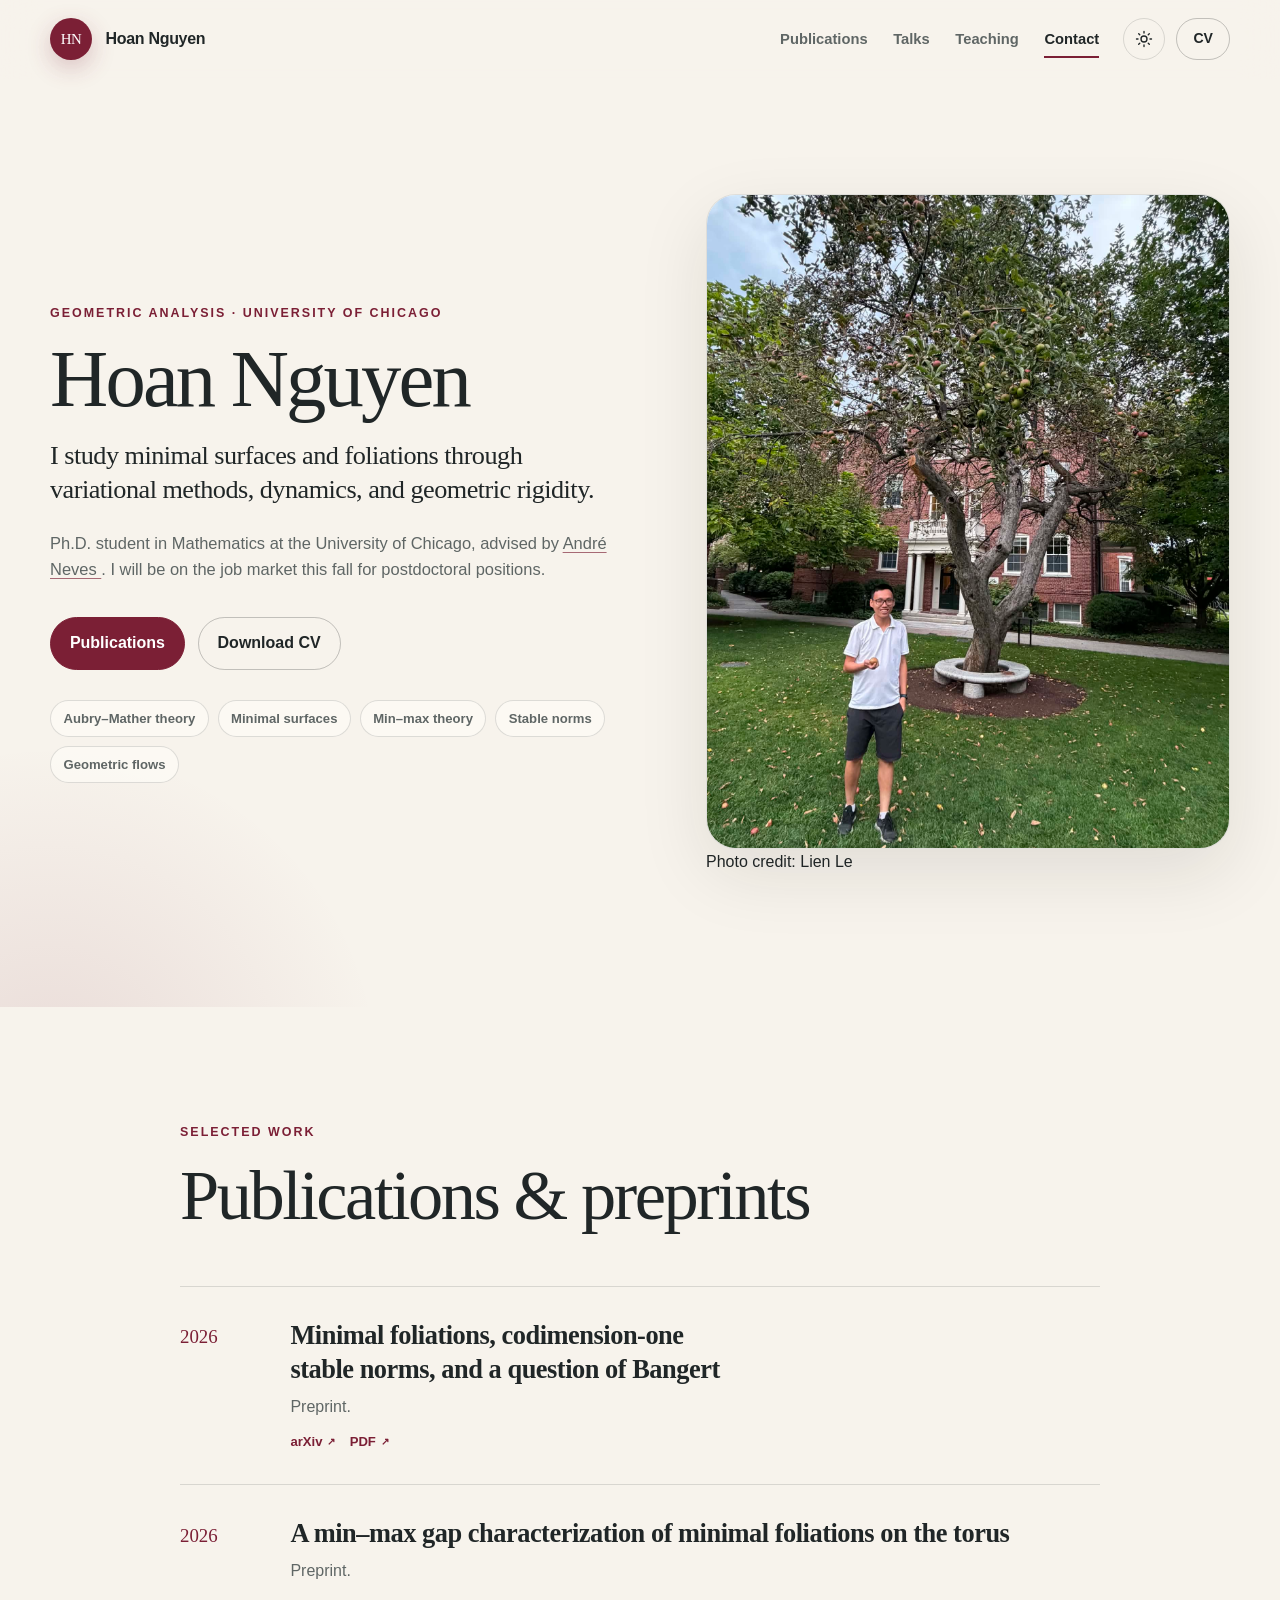
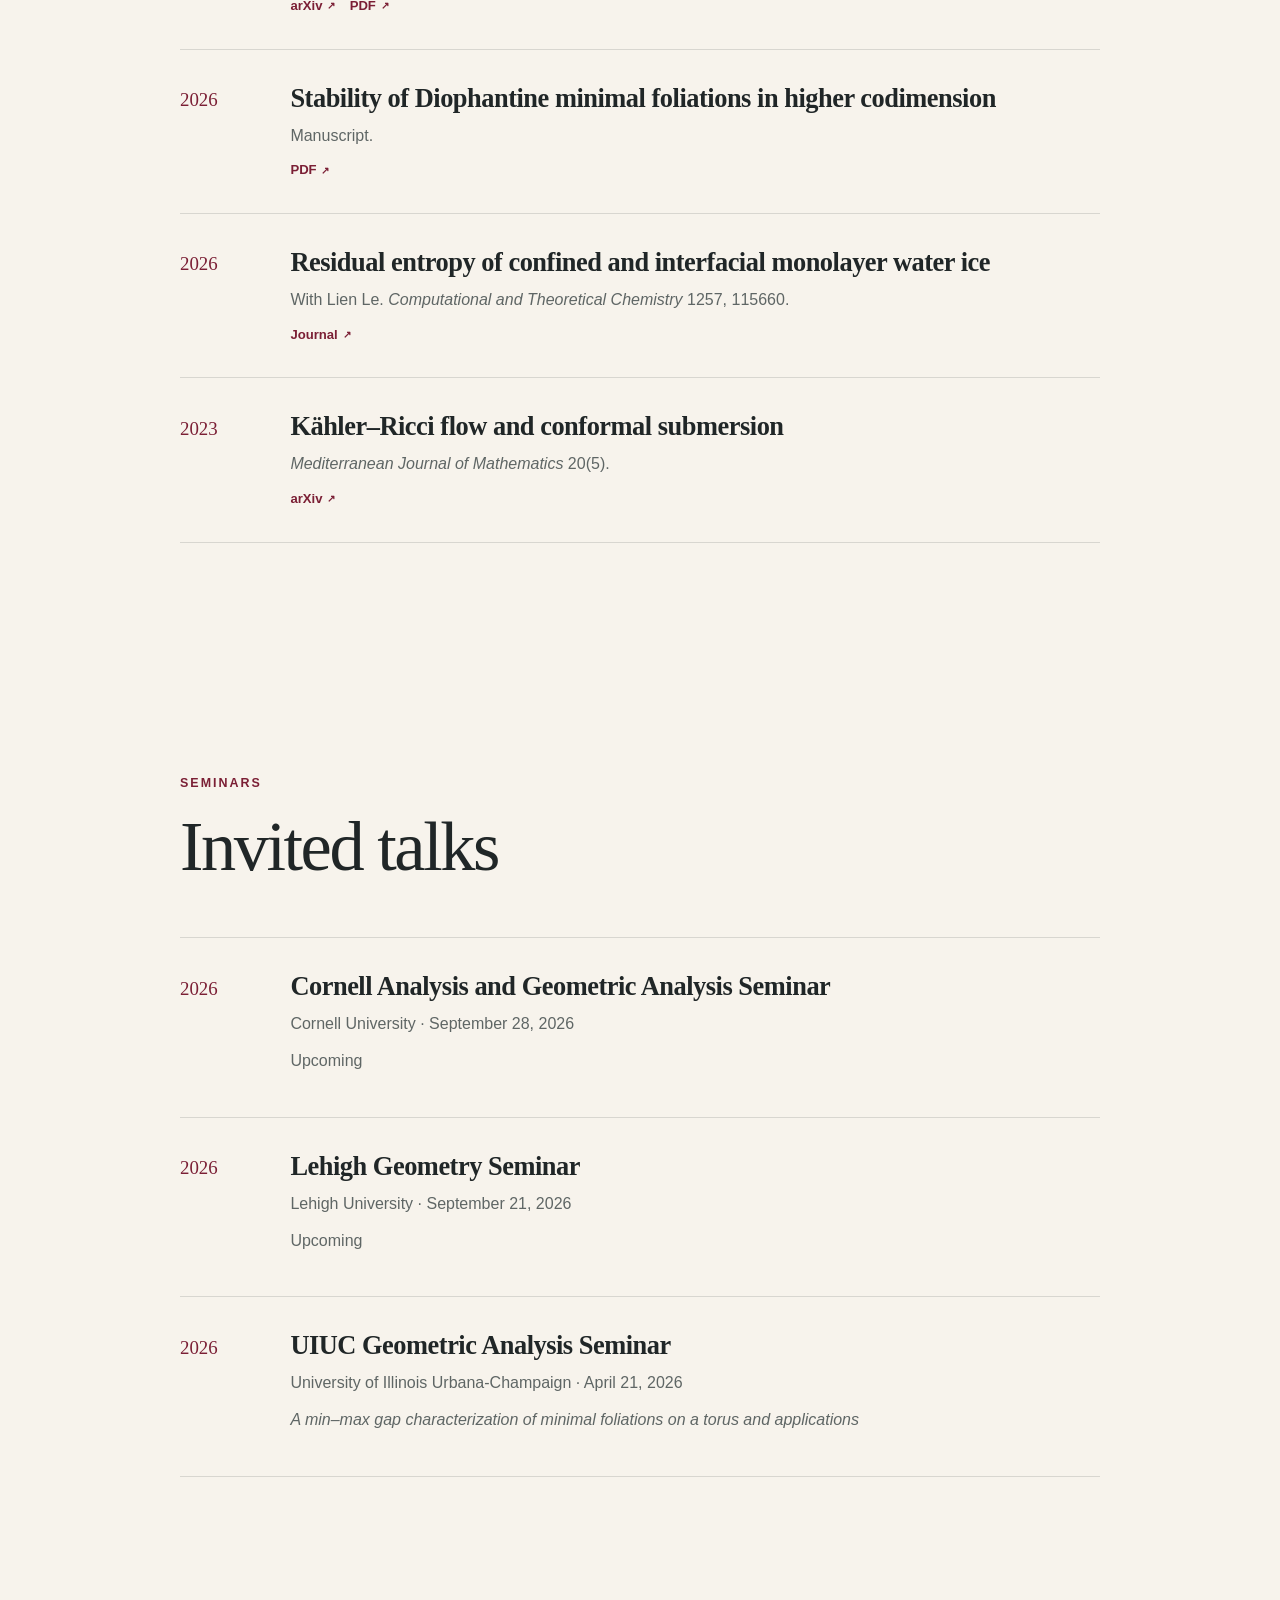
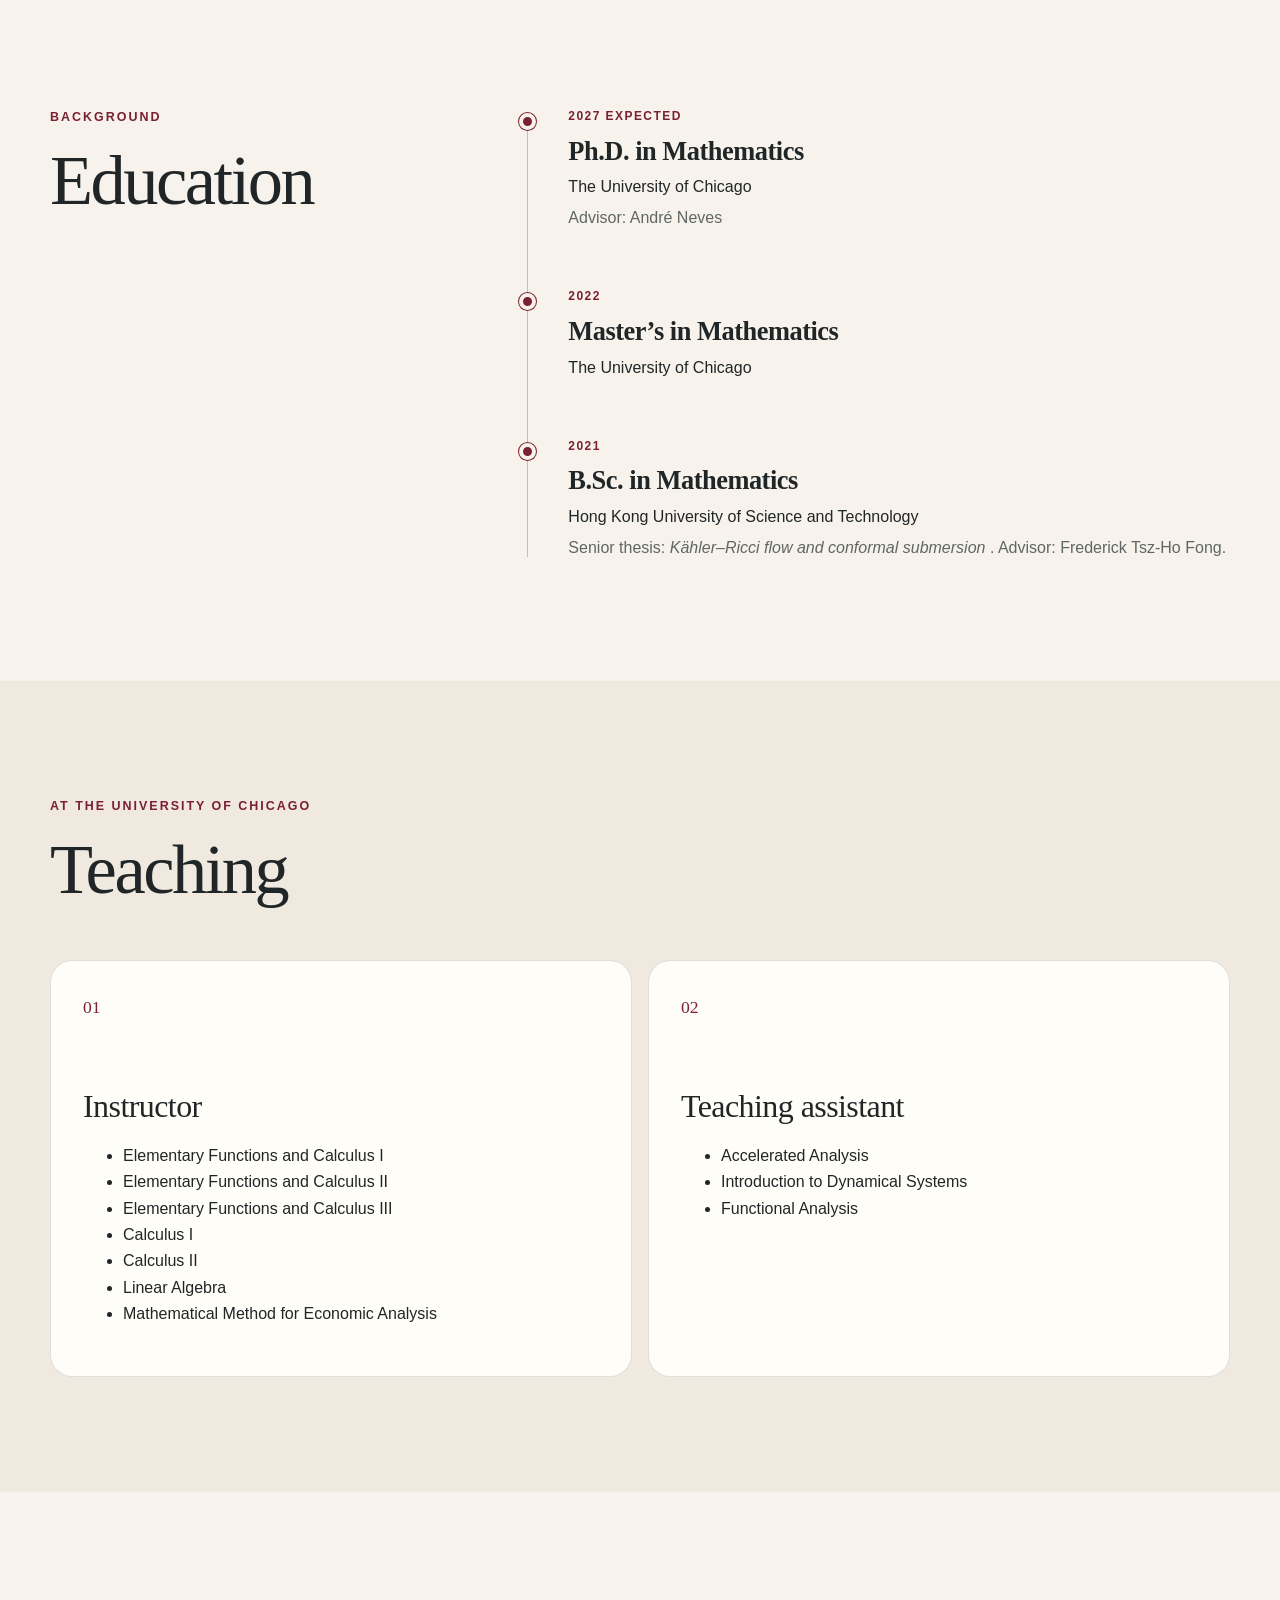
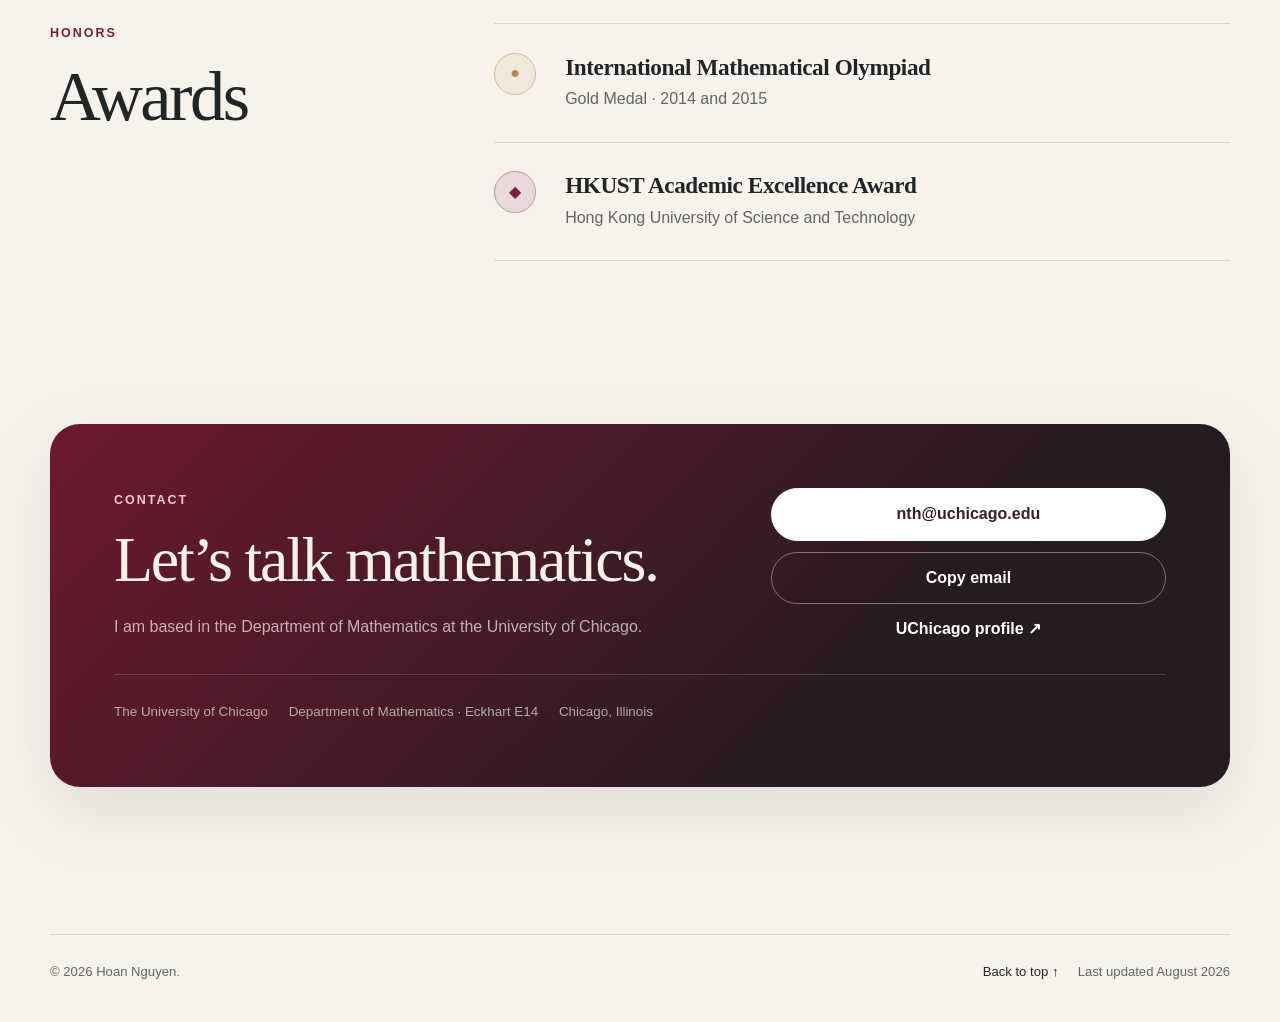
==== commit bbd90104: "Update index.html" ====
--- a/index.html
+++ b/index.html
@@ -2,7 +2,6 @@
 <html lang="en" data-theme="light">
 
 <head>
-
   <meta charset="utf-8">
 
   <meta
@@ -70,20 +69,14 @@
 
   <script>
     (function () {
-
-      const saved =
-        localStorage.getItem('hn-theme');
+      const saved = localStorage.getItem('hn-theme');
 
       const prefersDark =
         window.matchMedia &&
-        window.matchMedia(
-          '(prefers-color-scheme: dark)'
-        ).matches;
+        window.matchMedia('(prefers-color-scheme: dark)').matches;
 
       document.documentElement.dataset.theme =
-        saved ||
-        (prefersDark ? 'dark' : 'light');
-
+        saved || (prefersDark ? 'dark' : 'light');
     })();
   </script>
 
@@ -118,7 +111,6 @@
 
 <body>
 
-
   <a
     class="skip-link"
     href="#main"
@@ -127,7 +119,6 @@
   </a>
 
 
-
   <!-- =====================================================
        HEADER
   ====================================================== -->
@@ -138,7 +129,6 @@
   >
 
     <div class="container nav-shell">
-
 
       <a
         class="brand"
@@ -160,7 +150,6 @@
       </a>
 
 
-
       <button
         class="nav-toggle"
         type="button"
@@ -179,7 +168,6 @@
       </button>
 
 
-
       <nav
         class="primary-nav"
         id="primary-nav"
@@ -203,7 +191,6 @@
         </a>
 
       </nav>
-
 
 
       <div class="nav-actions">
@@ -220,17 +207,11 @@
             viewBox="0 0 24 24"
             aria-hidden="true"
           >
-
-            <circle
-              cx="12"
-              cy="12"
-              r="4"
-            ></circle>
+            <circle cx="12" cy="12" r="4"></circle>
 
             <path
               d="M12 2v2M12 20v2M4.93 4.93l1.42 1.42M17.66 17.66l1.41 1.41M2 12h2M20 12h2M4.93 19.07l1.42-1.42M17.66 6.34l1.41-1.41"
             ></path>
-
           </svg>
 
 
@@ -239,11 +220,9 @@
             viewBox="0 0 24 24"
             aria-hidden="true"
           >
-
             <path
               d="M21 12.79A9 9 0 1 1 11.21 3 7 7 0 0 0 21 12.79Z"
             ></path>
-
           </svg>
 
         </button>
@@ -263,9 +242,7 @@
   </header>
 
 
-
   <main id="main">
-
 
 
     <!-- =====================================================
@@ -278,7 +255,6 @@
 
 
         <div class="hero-copy reveal">
-
 
           <p class="eyebrow">
             Geometric analysis · University of Chicago
@@ -334,43 +310,34 @@
             aria-label="Research interests"
           >
 
-            <li>
-              Aubry–Mather theory
-            </li>
-
-            <li>
-              Minimal surfaces
-            </li>
-
-            <li>
-              Min–max theory
-            </li>
-
-            <li>
-              Stable norms
-            </li>
-
-            <li>
-              Geometric flows
-            </li>
+            <li>Aubry–Mather theory</li>
+            <li>Minimal surfaces</li>
+            <li>Min–max theory</li>
+            <li>Stable norms</li>
+            <li>Geometric flows</li>
 
           </ul>
 
         </div>
 
 
-
-        <!-- Hero photo -->
-
         <div class="hero-visual reveal">
 
-          <div class="visual-card hero-photo-card">
-
-            <img
-              class="hero-photo"
-              src="apple.jpg"
-              alt="Hoan Nguyen standing beside an apple tree"
-            >
+          <div class="hero-photo-wrap">
+
+            <div class="visual-card hero-photo-card">
+
+              <img
+                class="hero-photo"
+                src="apple.jpg"
+                alt="Hoan Nguyen standing beside an apple tree"
+              >
+
+            </div>
+
+            <p class="photo-credit">
+              Photo credit: Lien Le
+            </p>
 
           </div>
 
@@ -380,9 +347,6 @@
       </div>
 
     </section>
-
-
-
 
 
     <!-- =====================================================
@@ -396,7 +360,6 @@
 
       <div class="container narrow">
 
-
         <div class="section-heading reveal">
 
           <p class="eyebrow">
@@ -447,7 +410,6 @@
           </li>
 
 
-
           <li class="publication-item reveal">
 
             <div class="pub-year">
@@ -482,7 +444,6 @@
           </li>
 
 
-
           <li class="publication-item reveal">
 
             <div class="pub-year">
@@ -513,7 +474,6 @@
           </li>
 
 
-
           <li class="publication-item reveal">
 
             <div class="pub-year">
@@ -528,15 +488,9 @@
               </h3>
 
               <p class="pub-meta">
-
                 With Lien Le.
-
-                <em>
-                  Computational and Theoretical Chemistry
-                </em>
-
+                <em>Computational and Theoretical Chemistry</em>
                 1257, 115660.
-
               </p>
 
               <div class="inline-links">
@@ -552,7 +506,6 @@
           </li>
 
 
-
           <li class="publication-item reveal">
 
             <div class="pub-year">
@@ -566,13 +519,8 @@
               </h3>
 
               <p class="pub-meta">
-
-                <em>
-                  Mediterranean Journal of Mathematics
-                </em>
-
+                <em>Mediterranean Journal of Mathematics</em>
                 20(5).
-
               </p>
 
               <div class="inline-links">
@@ -593,9 +541,6 @@
       </div>
 
     </section>
-
-
-
 
 
     <!-- =====================================================
@@ -609,7 +554,6 @@
 
       <div class="container narrow">
 
-
         <div class="section-heading reveal">
 
           <p class="eyebrow">
@@ -651,7 +595,6 @@
           </li>
 
 
-
           <li class="publication-item reveal">
 
             <div class="pub-year">
@@ -675,7 +618,6 @@
             </div>
 
           </li>
-
 
 
           <li class="publication-item reveal">
@@ -715,9 +657,6 @@
     </section>
 
 
-
-
-
     <!-- =====================================================
          EDUCATION
     ====================================================== -->
@@ -729,7 +668,6 @@
 
       <div class="container two-column-layout">
 
-
         <div class="section-heading reveal">
 
           <p class="eyebrow">
@@ -769,7 +707,6 @@
           </article>
 
 
-
           <article class="timeline-item reveal">
 
             <div class="timeline-marker"></div>
@@ -789,7 +726,6 @@
           </article>
 
 
-
           <article class="timeline-item reveal">
 
             <div class="timeline-marker"></div>
@@ -826,9 +762,6 @@
       </div>
 
     </section>
-
-
-
 
 
     <!-- =====================================================
@@ -842,7 +775,6 @@
 
       <div class="container">
 
-
         <div class="section-heading reveal">
 
           <p class="eyebrow">
@@ -869,13 +801,39 @@
               Instructor
             </h3>
 
-            <p>
-              Elementary Functions and Calculus I–III,
-              Calculus I–II, and Linear Algebra.
-            </p>
+            <ul class="teaching-course-list">
+
+              <li>
+                Elementary Functions and Calculus I
+              </li>
+
+              <li>
+                Elementary Functions and Calculus II
+              </li>
+
+              <li>
+                Elementary Functions and Calculus III
+              </li>
+
+              <li>
+                Calculus I
+              </li>
+
+              <li>
+                Calculus II
+              </li>
+
+              <li>
+                Linear Algebra
+              </li>
+
+              <li>
+                Mathematical Method for Economic Analysis
+              </li>
+
+            </ul>
 
           </article>
-
 
 
           <article class="teaching-card reveal">
@@ -888,11 +846,21 @@
               Teaching assistant
             </h3>
 
-            <p>
-              Accelerated Analysis,
-              Introduction to Dynamical Systems,
-              and Functional Analysis.
-            </p>
+            <ul class="teaching-course-list">
+
+              <li>
+                Accelerated Analysis
+              </li>
+
+              <li>
+                Introduction to Dynamical Systems
+              </li>
+
+              <li>
+                Functional Analysis
+              </li>
+
+            </ul>
 
           </article>
 
@@ -902,9 +870,6 @@
       </div>
 
     </section>
-
-
-
 
 
     <!-- =====================================================
@@ -917,7 +882,6 @@
     >
 
       <div class="container awards-shell reveal">
-
 
         <div>
 
@@ -959,7 +923,6 @@
           </div>
 
 
-
           <div class="award-item">
 
             <span
@@ -991,9 +954,6 @@
     </section>
 
 
-
-
-
     <!-- =====================================================
          CONTACT
     ====================================================== -->
@@ -1004,7 +964,6 @@
     >
 
       <div class="container contact-card reveal">
-
 
         <div>
 
@@ -1083,7 +1042,6 @@
   </main>
 
 
-
   <!-- =====================================================
        FOOTER
   ====================================================== -->
--- a/styles.css
+++ b/styles.css
@@ -2,7 +2,6 @@
   --bg: #f7f3ec;
   --bg-elevated: #fffdf8;
   --bg-soft: #efe9df;
-  --bg-dark: #1d2222;
   --text: #202627;
   --text-muted: #5f6665;
   --text-on-dark: #f6f2e9;
@@ -33,7 +32,6 @@
     sans-serif;
 
   --radius: 22px;
-  --radius-sm: 14px;
   --max-width: 1180px;
 }
 
@@ -42,7 +40,6 @@
   --bg: #141818;
   --bg-elevated: #1c2121;
   --bg-soft: #202626;
-  --bg-dark: #090c0c;
   --text: #f3efe7;
   --text-muted: #b9c0bd;
   --text-on-dark: #f7f3eb;
@@ -103,9 +100,7 @@
 }
 
 
-button,
-input,
-textarea {
+button {
   font: inherit;
 }
 
@@ -140,7 +135,6 @@
 }
 
 
-/* Smaller homepage name */
 h1 {
   font-size: clamp(3.5rem, 6.3vw, 5.8rem);
   line-height: 0.92;
@@ -516,14 +510,15 @@
 
 .hero-grid {
   display: grid;
+
   grid-template-columns:
-    minmax(0, 1.06fr)
-    minmax(360px, 0.94fr);
+    minmax(0, 1.05fr)
+    minmax(350px, 0.95fr);
 
   align-items: center;
 
   gap:
-    clamp(2rem, 7vw, 7.5rem);
+    clamp(2.5rem, 6vw, 6rem);
 }
 
 
@@ -533,7 +528,6 @@
 }
 
 
-/* Smaller "I study..." paragraph */
 .hero-lede {
   max-width: 650px;
   margin-bottom: 1.4rem;
@@ -593,7 +587,7 @@
 
 
 /* =====================================================
-   HERO VISUAL
+   HERO PHOTO
 ====================================================== */
 
 .hero-visual {
@@ -605,168 +599,30 @@
   position: relative;
   overflow: hidden;
   border: 1px solid var(--border);
-  border-radius: 34px;
+  border-radius: 30px;
   background: var(--bg-elevated);
   box-shadow: var(--shadow);
 }
 
 
-.visual-card::after {
-  content: "";
-  position: absolute;
-  inset: 0;
-  border-radius: inherit;
-
-  box-shadow:
-    inset 0 0 0 1px
-    color-mix(in srgb, #fff 32%, transparent);
-
-  pointer-events: none;
-}
-
-
-.visual-label {
-  display: flex;
-  justify-content: space-between;
-  align-items: center;
-  padding: 1.1rem 1.35rem 0;
-  color: var(--text-muted);
-  font-size: 0.72rem;
-  font-weight: 700;
-  letter-spacing: 0.12em;
-  text-transform: uppercase;
-}
-
-
-.foliation-art {
+.hero-photo-card {
+  aspect-ratio: 4 / 5;
+  overflow: hidden;
+}
+
+
+.hero-photo {
   width: 100%;
-  min-height: 520px;
-  color: var(--accent);
-}
-
-
-.grid-lines path {
-  fill: none;
-  stroke: var(--border);
-  stroke-width: 1;
-}
-
-
-.torus-shadow ellipse {
-  fill:
-    color-mix(
-      in srgb,
-      var(--accent) 20%,
-      transparent
-    );
-}
-
-
-.torus-outline {
-  fill: none;
-
-  stroke:
-    color-mix(
-      in srgb,
-      var(--text) 54%,
-      transparent
-    );
-
-  stroke-width: 2.1;
-}
-
-
-.leaves {
-  stroke-width: 3.2;
-  stroke-linecap: round;
-}
-
-
-.lattice-points circle {
-  fill: var(--gold);
-}
-
-
-.norm-contour {
-  fill:
-    color-mix(
-      in srgb,
-      var(--accent) 7%,
-      transparent
-    );
-
-  stroke:
-    color-mix(
-      in srgb,
-      var(--accent) 72%,
-      transparent
-    );
-
-  stroke-width: 2;
-}
-
-
-.norm-contour circle {
-  fill: var(--accent);
-  stroke: none;
-}
-
-
-.formula-chip rect {
-  fill:
-    color-mix(
-      in srgb,
-      var(--bg) 89%,
-      transparent
-    );
-
-  stroke: var(--border);
-}
-
-
-.formula-chip text {
-  fill: var(--text);
-  font-family: var(--serif);
-  font-size: 23px;
-}
-
-
-@media (prefers-reduced-motion: no-preference) {
-
-  .leaves path:nth-child(odd) {
-    animation:
-      drift 8s ease-in-out infinite alternate;
-    transform-origin: center;
-  }
-
-  .norm-contour {
-    animation:
-      float 7s ease-in-out infinite;
-    transform-origin: center;
-  }
-
-}
-
-
-@keyframes drift {
-
-  to {
-    transform:
-      translateY(5px)
-      scaleX(0.985);
-  }
-
-}
-
-
-@keyframes float {
-
-  50% {
-    transform:
-      translateY(-8px)
-      rotate(2deg);
-  }
-
+  height: 100%;
+  display: block;
+
+  object-fit: cover;
+
+  /*
+    The original image is vertical.
+    This keeps both you and much of the apple tree visible.
+  */
+  object-position: center 56%;
 }
 
 
@@ -790,7 +646,7 @@
 
 
 /* =====================================================
-   PUBLICATIONS + TALKS
+   PUBLICATIONS + INVITED TALKS
 ====================================================== */
 
 .publication-list {
@@ -802,18 +658,25 @@
 
 .publication-item {
   display: grid;
+
   grid-template-columns:
     88px
     minmax(0, 1fr);
 
   gap: 1.4rem;
+
   padding: 2rem 0;
-  border-top: 1px solid var(--border);
+
+  border-top:
+    1px solid
+    var(--border);
 }
 
 
 .publication-item:last-child {
-  border-bottom: 1px solid var(--border);
+  border-bottom:
+    1px solid
+    var(--border);
 }
 
 
@@ -828,6 +691,7 @@
 
 .pub-content h3 {
   margin-bottom: 0.45rem;
+
   font-family: var(--serif);
 
   font-size:
@@ -853,9 +717,12 @@
   display: inline-flex;
   align-items: center;
   gap: 0.3rem;
+
   color: var(--accent);
+
   font-size: 0.82rem;
   font-weight: 750;
+
   text-decoration: none;
 }
 
@@ -922,12 +789,18 @@
   position: absolute;
   left: 0;
   top: 6px;
+
   width: 17px;
   height: 17px;
+
   border: 4px solid var(--bg);
   border-radius: 50%;
+
   background: var(--accent);
-  box-shadow: 0 0 0 1px var(--accent);
+
+  box-shadow:
+    0 0 0 1px
+    var(--accent);
 }
 
 
@@ -973,10 +846,17 @@
 .teaching-card {
   position: relative;
   min-height: 260px;
+
   padding: 2rem;
-  border: 1px solid var(--border);
+
+  border:
+    1px solid
+    var(--border);
+
   border-radius: var(--radius);
-  background: var(--bg-elevated);
+
+  background:
+    var(--bg-elevated);
 }
 
 
@@ -1036,8 +916,12 @@
     minmax(0, 1fr);
 
   gap: 1.2rem;
+
   padding: 1.8rem 0;
-  border-bottom: 1px solid var(--border);
+
+  border-bottom:
+    1px solid
+    var(--border);
 }
 
 
@@ -1046,7 +930,9 @@
   height: 42px;
   display: grid;
   place-items: center;
+
   border-radius: 50%;
+
   color: var(--gold);
 
   border:
@@ -1118,6 +1004,7 @@
     clamp(2rem, 5vw, 4rem);
 
   border-radius: 30px;
+
   color: var(--text-on-dark);
 
   background:
@@ -1198,12 +1085,23 @@
 
 .contact-address {
   grid-column: 1 / -1;
+
   display: flex;
   flex-wrap: wrap;
-  gap: 0.4rem 1.3rem;
+
+  gap:
+    0.4rem
+    1.3rem;
+
   padding-top: 1.6rem;
-  border-top: 1px solid rgba(255, 255, 255, 0.16);
-  color: rgba(247, 243, 235, 0.66);
+
+  border-top:
+    1px solid
+    rgba(255, 255, 255, 0.16);
+
+  color:
+    rgba(247, 243, 235, 0.66);
+
   font-size: 0.84rem;
 }
 
@@ -1222,9 +1120,15 @@
   display: flex;
   justify-content: space-between;
   gap: 1rem;
+
   padding-top: 1.6rem;
-  border-top: 1px solid var(--border);
+
+  border-top:
+    1px solid
+    var(--border);
+
   color: var(--text-muted);
+
   font-size: 0.82rem;
 }
 
@@ -1248,7 +1152,7 @@
 
 
 /* =====================================================
-   TOAST + REVEAL ANIMATIONS
+   TOAST / REVEAL
 ====================================================== */
 
 .toast {
@@ -1260,12 +1164,19 @@
   transform:
     translate(-50%, 20px);
 
-  padding: 0.75rem 1rem;
+  padding:
+    0.75rem
+    1rem;
+
   border-radius: 999px;
+
   color: var(--bg);
   background: var(--text);
+
   box-shadow: var(--shadow);
+
   opacity: 0;
+
   pointer-events: none;
 
   transition:
@@ -1317,14 +1228,9 @@
   .hero-grid {
     grid-template-columns:
       1fr
-      0.78fr;
+      0.8fr;
 
     gap: 2.5rem;
-  }
-
-
-  .foliation-art {
-    min-height: 440px;
   }
 
 }
@@ -1344,20 +1250,28 @@
 
   .primary-nav {
     position: absolute;
+
     left: 20px;
     right: 20px;
     top: calc(100% + 10px);
 
     display: grid;
+
     gap: 0;
 
     padding: 0.5rem;
 
-    border: 1px solid var(--border);
+    border:
+      1px solid
+      var(--border);
+
     border-radius: 18px;
 
-    background: var(--bg-elevated);
-    box-shadow: var(--shadow);
+    background:
+      var(--bg-elevated);
+
+    box-shadow:
+      var(--shadow);
 
     visibility: hidden;
     opacity: 0;
@@ -1416,14 +1330,14 @@
 
 
   .hero-visual {
-    max-width: 650px;
+    max-width: 600px;
     width: 100%;
     margin-inline: auto;
   }
 
 
-  .foliation-art {
-    min-height: 0;
+  .hero-photo-card {
+    aspect-ratio: 4 / 5;
   }
 
 
@@ -1480,7 +1394,11 @@
 
   h1 {
     font-size:
-      clamp(3rem, 15vw, 4.5rem);
+      clamp(
+        3rem,
+        15vw,
+        4.5rem
+      );
 
     line-height: 0.94;
   }
@@ -1505,6 +1423,16 @@
 
   .visual-card {
     border-radius: 24px;
+  }
+
+
+  .hero-photo-card {
+    aspect-ratio: 4 / 5;
+  }
+
+
+  .hero-photo {
+    object-position: center 55%;
   }
 
 
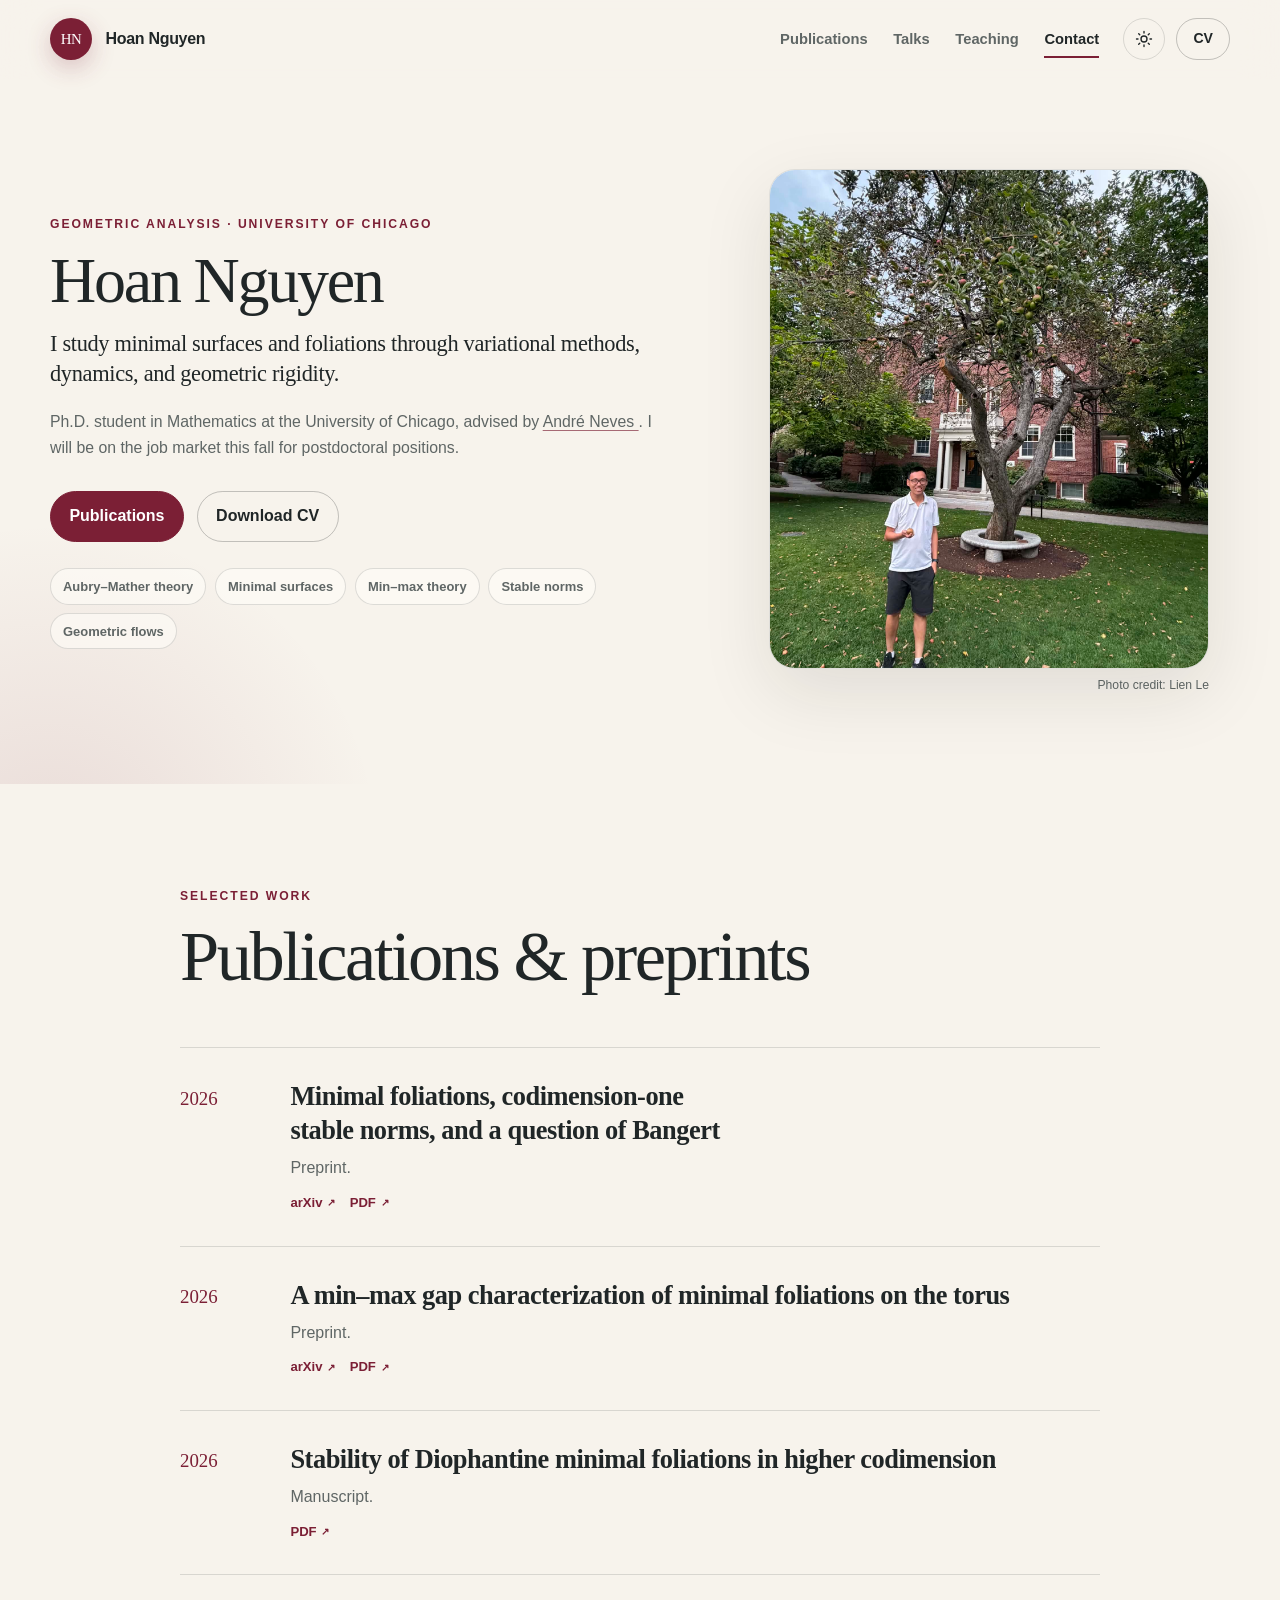
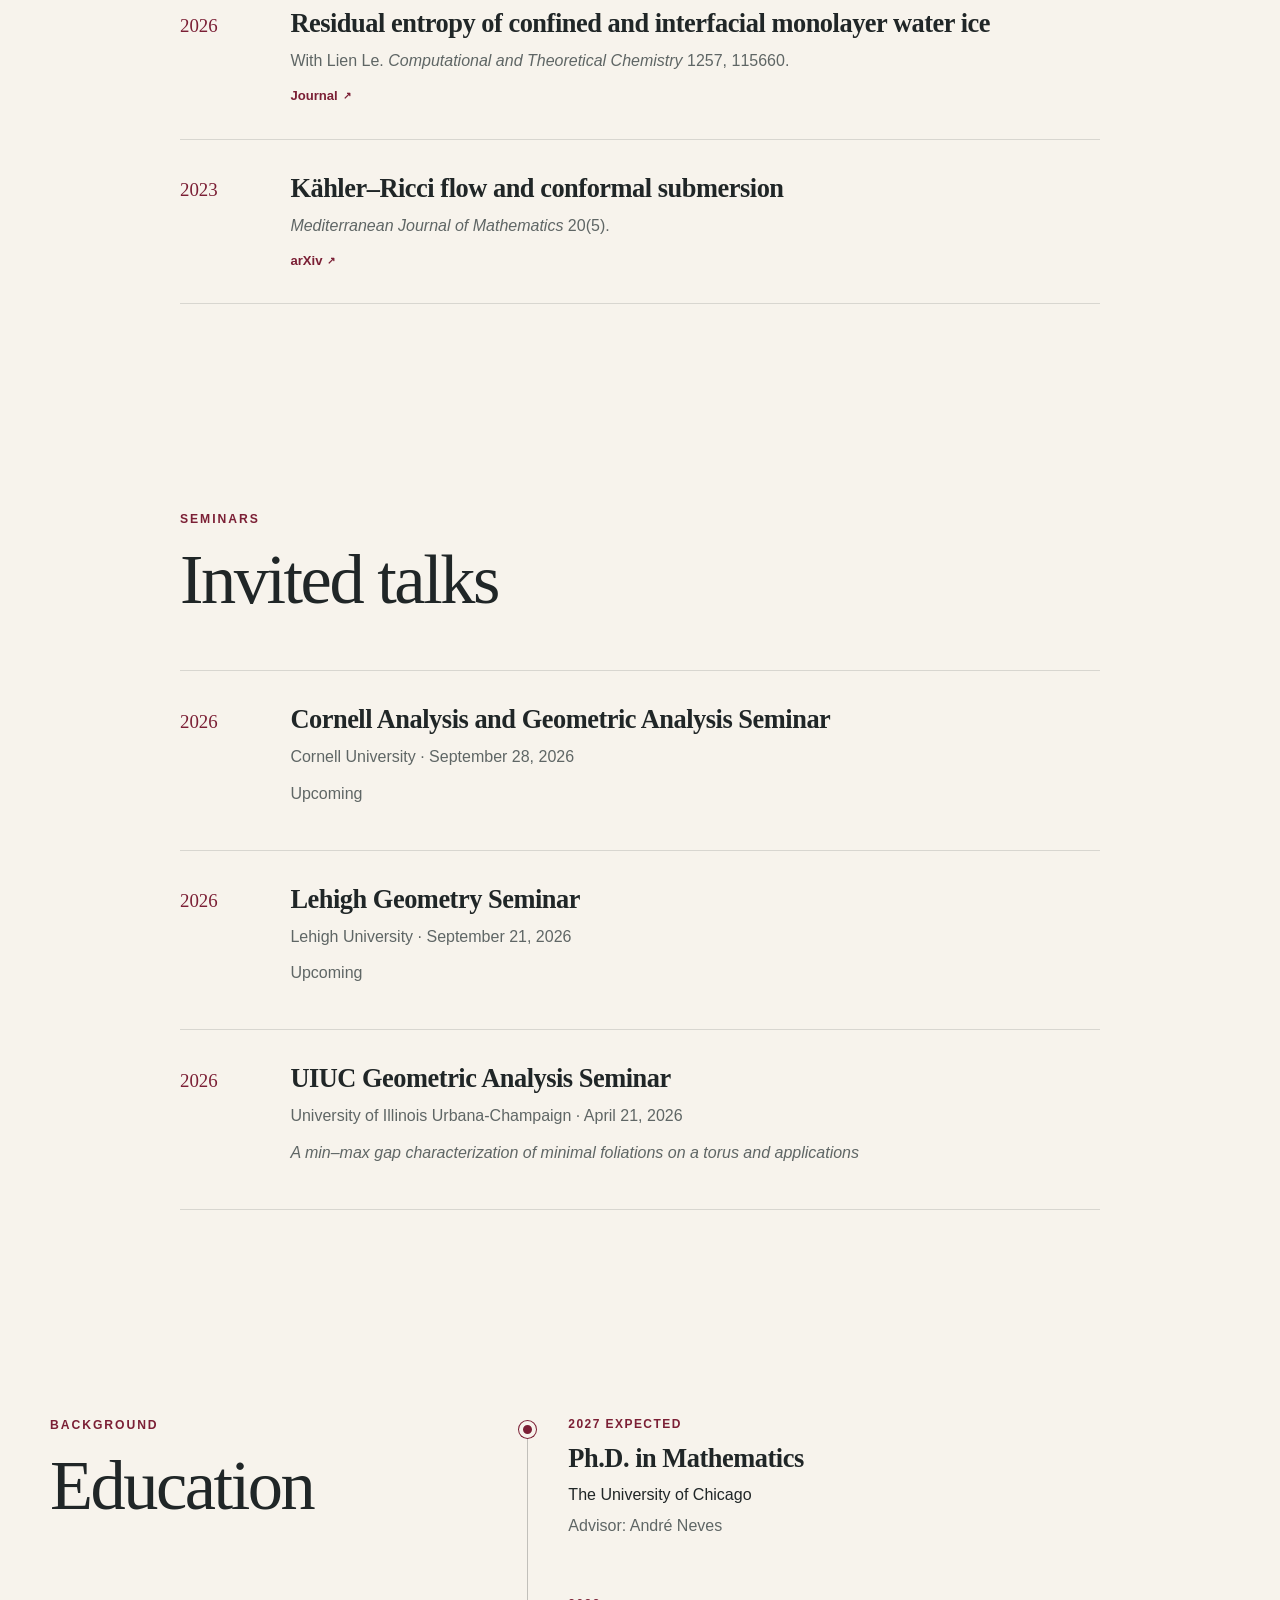
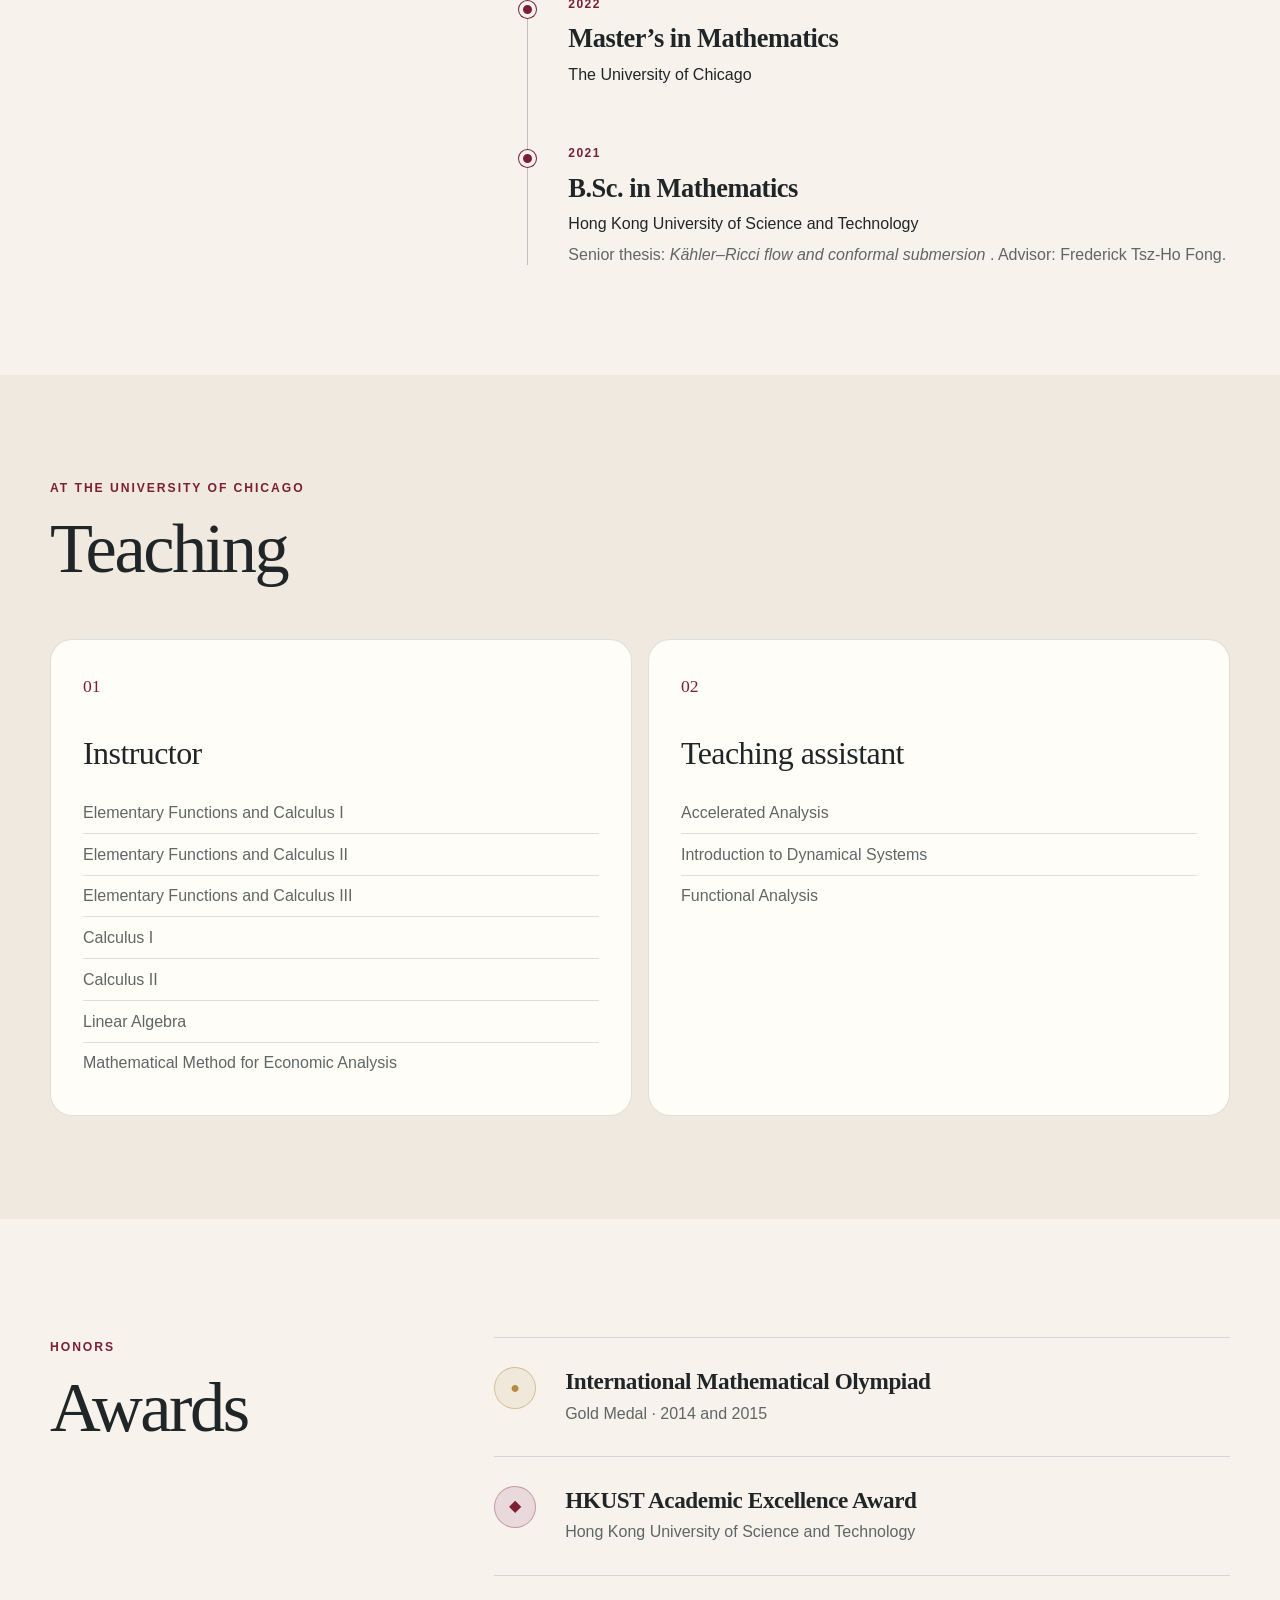
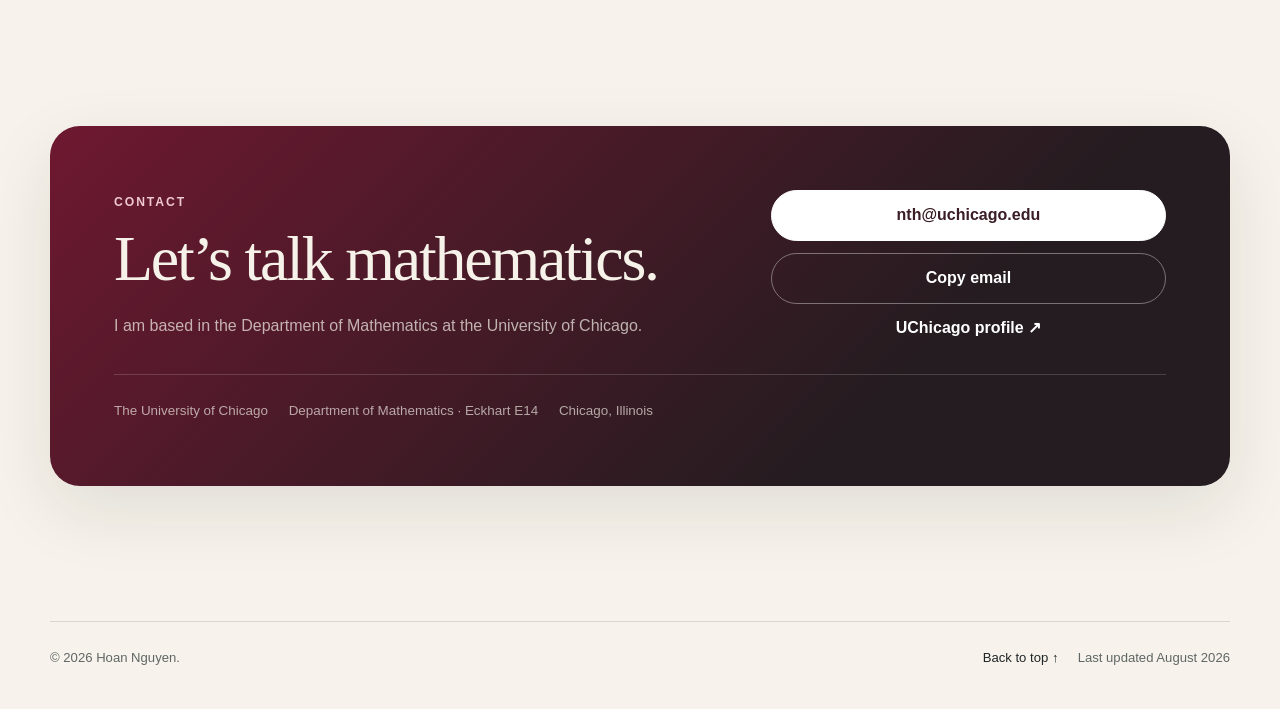
==== commit 1f1ada53: "Update index Removed unnecessary list item tags and consolidated course listings in the teaching cou" ====
--- a/index.html
+++ b/index.html
@@ -803,33 +803,13 @@
 
             <ul class="teaching-course-list">
 
-              <li>
-                Elementary Functions and Calculus I
-              </li>
-
-              <li>
-                Elementary Functions and Calculus II
-              </li>
-
-              <li>
-                Elementary Functions and Calculus III
-              </li>
-
-              <li>
-                Calculus I
-              </li>
-
-              <li>
-                Calculus II
-              </li>
-
-              <li>
-                Linear Algebra
-              </li>
-
-              <li>
-                Mathematical Method for Economic Analysis
-              </li>
+              <li>Elementary Functions and Calculus I</li>
+              <li>Elementary Functions and Calculus II</li>
+              <li>Elementary Functions and Calculus III</li>
+              <li>Calculus I</li>
+              <li>Calculus II</li>
+              <li>Linear Algebra</li>
+              <li>Mathematical Method for Economic Analysis</li>
 
             </ul>
 
@@ -848,17 +828,9 @@
 
             <ul class="teaching-course-list">
 
-              <li>
-                Accelerated Analysis
-              </li>
-
-              <li>
-                Introduction to Dynamical Systems
-              </li>
-
-              <li>
-                Functional Analysis
-              </li>
+              <li>Accelerated Analysis</li>
+              <li>Introduction to Dynamical Systems</li>
+              <li>Functional Analysis</li>
 
             </ul>
 
--- a/styles.css
+++ b/styles.css
@@ -5,15 +5,24 @@
   --text: #202627;
   --text-muted: #5f6665;
   --text-on-dark: #f6f2e9;
+
   --accent: #7b1f35;
   --accent-strong: #5f1025;
   --accent-soft: #ead9dc;
+
   --gold: #b48a45;
+
   --border: rgba(32, 38, 39, 0.14);
   --border-strong: rgba(32, 38, 39, 0.25);
-  --shadow: 0 24px 70px rgba(33, 28, 24, 0.10);
-  --shadow-soft: 0 14px 36px rgba(33, 28, 24, 0.08);
-  --header-bg: rgba(247, 243, 236, 0.86);
+
+  --shadow:
+    0 24px 70px rgba(33, 28, 24, 0.10);
+
+  --shadow-soft:
+    0 14px 36px rgba(33, 28, 24, 0.08);
+
+  --header-bg:
+    rgba(247, 243, 236, 0.86);
 
   --serif:
     "Iowan Old Style",
@@ -32,26 +41,43 @@
     sans-serif;
 
   --radius: 22px;
+
   --max-width: 1180px;
 }
 
 
 html[data-theme="dark"] {
+
   --bg: #141818;
   --bg-elevated: #1c2121;
   --bg-soft: #202626;
+
   --text: #f3efe7;
   --text-muted: #b9c0bd;
   --text-on-dark: #f7f3eb;
+
   --accent: #d391a0;
   --accent-strong: #efb1bf;
-  --accent-soft: rgba(211, 145, 160, 0.17);
+
+  --accent-soft:
+    rgba(211, 145, 160, 0.17);
+
   --gold: #d5ad6a;
-  --border: rgba(243, 239, 231, 0.13);
-  --border-strong: rgba(243, 239, 231, 0.24);
-  --shadow: 0 24px 70px rgba(0, 0, 0, 0.34);
-  --shadow-soft: 0 14px 36px rgba(0, 0, 0, 0.24);
-  --header-bg: rgba(20, 24, 24, 0.86);
+
+  --border:
+    rgba(243, 239, 231, 0.13);
+
+  --border-strong:
+    rgba(243, 239, 231, 0.24);
+
+  --shadow:
+    0 24px 70px rgba(0, 0, 0, 0.34);
+
+  --shadow-soft:
+    0 14px 36px rgba(0, 0, 0, 0.24);
+
+  --header-bg:
+    rgba(20, 24, 24, 0.86);
 }
 
 
@@ -76,6 +102,7 @@
   color: var(--text);
   font-family: var(--sans);
   line-height: 1.65;
+
   -webkit-font-smoothing: antialiased;
   text-rendering: optimizeLegibility;
 }
@@ -89,8 +116,14 @@
 
 a {
   color: inherit;
+
   text-decoration-color:
-    color-mix(in srgb, var(--accent) 65%, transparent);
+    color-mix(
+      in srgb,
+      var(--accent) 65%,
+      transparent
+    );
+
   text-underline-offset: 0.2em;
 }
 
@@ -136,15 +169,21 @@
 
 
 h1 {
-  font-size: clamp(3.5rem, 6.3vw, 5.8rem);
-  line-height: 0.92;
-  margin-bottom: 1.45rem;
+  font-size:
+    clamp(3rem, 5vw, 4.75rem);
+
+  line-height: 0.96;
+
+  margin-bottom: 1.15rem;
 }
 
 
 h2 {
-  font-size: clamp(2.8rem, 5.5vw, 4.9rem);
+  font-size:
+    clamp(2.8rem, 5.5vw, 4.9rem);
+
   line-height: 0.98;
+
   margin-bottom: 1.35rem;
 }
 
@@ -152,23 +191,34 @@
 h3 {
   font-size: 1.28rem;
   line-height: 1.28;
+
   letter-spacing: -0.018em;
 }
 
 
 .container {
-  width: min(calc(100% - 40px), var(--max-width));
+  width:
+    min(
+      calc(100% - 40px),
+      var(--max-width)
+    );
+
   margin-inline: auto;
 }
 
 
 .container.narrow {
-  width: min(calc(100% - 40px), 920px);
+  width:
+    min(
+      calc(100% - 40px),
+      920px
+    );
 }
 
 
 .section-pad {
-  padding: clamp(5.5rem, 9vw, 9rem) 0;
+  padding:
+    clamp(5rem, 8vw, 8rem) 0;
 }
 
 
@@ -178,11 +228,15 @@
 
 
 .eyebrow {
-  margin: 0 0 1.15rem;
+  margin: 0 0 1rem;
+
   color: var(--accent);
-  font-size: 0.78rem;
+
+  font-size: 0.76rem;
   font-weight: 750;
+
   letter-spacing: 0.16em;
+
   text-transform: uppercase;
 }
 
@@ -194,26 +248,38 @@
 
 .sr-only {
   position: absolute !important;
+
   width: 1px !important;
   height: 1px !important;
+
   padding: 0 !important;
   margin: -1px !important;
+
   overflow: hidden !important;
+
   clip: rect(0, 0, 0, 0) !important;
+
   white-space: nowrap !important;
+
   border: 0 !important;
 }
 
 
 .skip-link {
   position: fixed;
+
   left: 1rem;
   top: -4rem;
+
   z-index: 1000;
+
   padding: 0.7rem 1rem;
+
   border-radius: 10px;
+
   background: var(--text);
   color: var(--bg);
+
   transition: top 0.2s ease;
 }
 
@@ -230,12 +296,21 @@
 
 .site-header {
   position: sticky;
+
   top: 0;
+
   z-index: 100;
-  border-bottom: 1px solid transparent;
-  background: var(--header-bg);
+
+  border-bottom:
+    1px solid transparent;
+
+  background:
+    var(--header-bg);
+
   backdrop-filter: blur(18px);
-  -webkit-backdrop-filter: blur(18px);
+
+  -webkit-backdrop-filter:
+    blur(18px);
 
   transition:
     border-color 0.25s ease,
@@ -244,25 +319,37 @@
 
 
 .site-header.is-scrolled {
-  border-color: var(--border);
-  box-shadow: 0 10px 30px rgba(20, 20, 20, 0.05);
+
+  border-color:
+    var(--border);
+
+  box-shadow:
+    0 10px 30px
+    rgba(20, 20, 20, 0.05);
 }
 
 
 .nav-shell {
   min-height: 78px;
+
   display: flex;
+
   align-items: center;
+
   gap: 1.5rem;
 }
 
 
 .brand {
   display: inline-flex;
+
   align-items: center;
+
   gap: 0.85rem;
+
+  flex: 0 0 auto;
+
   text-decoration: none;
-  flex: 0 0 auto;
 }
 
 
@@ -274,54 +361,84 @@
 .brand-mark {
   width: 42px;
   height: 42px;
+
   display: grid;
+
   place-items: center;
+
   border-radius: 50%;
+
   color: #fff;
-  background: var(--accent);
-  font-family: var(--serif);
+
+  background:
+    var(--accent);
+
+  font-family:
+    var(--serif);
+
   font-size: 0.93rem;
+
   letter-spacing: -0.03em;
 
   box-shadow:
     0 8px 25px
-    color-mix(in srgb, var(--accent) 24%, transparent);
+    color-mix(
+      in srgb,
+      var(--accent) 24%,
+      transparent
+    );
 }
 
 
 .brand-text {
   font-weight: 700;
+
   letter-spacing: -0.02em;
 }
 
 
 .primary-nav {
   display: flex;
+
   align-items: center;
+
   gap: 1.6rem;
+
   margin-left: auto;
 }
 
 
 .primary-nav a {
   position: relative;
+
   padding: 0.4rem 0;
+
   color: var(--text-muted);
+
   font-size: 0.92rem;
+
   font-weight: 650;
+
   text-decoration: none;
 }
 
 
 .primary-nav a::after {
   content: "";
+
   position: absolute;
+
   left: 0;
   right: 100%;
+
   bottom: 0;
+
   height: 2px;
+
   background: var(--accent);
-  transition: right 0.25s ease;
+
+  transition:
+    right 0.25s ease;
 }
 
 
@@ -339,7 +456,9 @@
 
 .nav-actions {
   display: flex;
+
   align-items: center;
+
   gap: 0.7rem;
 }
 
@@ -347,12 +466,20 @@
 .icon-button {
   width: 42px;
   height: 42px;
+
   display: grid;
+
   place-items: center;
-  border: 1px solid var(--border);
+
+  border:
+    1px solid var(--border);
+
   border-radius: 50%;
+
   color: var(--text);
+
   background: transparent;
+
   cursor: pointer;
 
   transition:
@@ -363,18 +490,29 @@
 
 
 .icon-button:hover {
-  transform: translateY(-2px);
-  background: var(--bg-elevated);
-  border-color: var(--border-strong);
+
+  transform:
+    translateY(-2px);
+
+  background:
+    var(--bg-elevated);
+
+  border-color:
+    var(--border-strong);
 }
 
 
 .icon-button svg {
   width: 18px;
+
   fill: none;
+
   stroke: currentColor;
+
   stroke-width: 1.8;
+
   stroke-linecap: round;
+
   stroke-linejoin: round;
 }
 
@@ -391,21 +529,33 @@
 
 .nav-toggle {
   display: none;
+
   border: 0;
+
   background: transparent;
+
   padding: 0.5rem;
+
   margin-left: auto;
+
   cursor: pointer;
 }
 
 
 .nav-toggle span:not(.sr-only) {
+
   display: block;
+
   width: 24px;
+
   height: 2px;
+
   margin: 5px 0;
+
   border-radius: 3px;
-  background: var(--text);
+
+  background:
+    var(--text);
 
   transition:
     transform 0.2s ease,
@@ -420,16 +570,31 @@
 
 .button {
   display: inline-flex;
+
   align-items: center;
+
   justify-content: center;
-  min-height: 49px;
-  padding: 0.75rem 1.18rem;
-  border: 1px solid var(--accent);
+
+  min-height: 48px;
+
+  padding:
+    0.72rem 1.15rem;
+
+  border:
+    1px solid
+    var(--accent);
+
   border-radius: 999px;
-  background: var(--accent);
+
+  background:
+    var(--accent);
+
   color: #fff;
+
   font-weight: 750;
+
   text-decoration: none;
+
   cursor: pointer;
 
   transition:
@@ -441,35 +606,58 @@
 
 
 .button:hover {
-  transform: translateY(-2px);
+
+  transform:
+    translateY(-2px);
+
   color: #fff;
-  background: var(--accent-strong);
-  border-color: var(--accent-strong);
+
+  background:
+    var(--accent-strong);
+
+  border-color:
+    var(--accent-strong);
 
   box-shadow:
     0 12px 28px
-    color-mix(in srgb, var(--accent) 22%, transparent);
+    color-mix(
+      in srgb,
+      var(--accent) 22%,
+      transparent
+    );
 }
 
 
 .button-outline {
   color: var(--text);
+
   background: transparent;
-  border-color: var(--border-strong);
+
+  border-color:
+    var(--border-strong);
 }
 
 
 .button-outline:hover {
+
   color: var(--text);
-  background: var(--bg-elevated);
-  border-color: var(--text);
+
+  background:
+    var(--bg-elevated);
+
+  border-color:
+    var(--text);
+
   box-shadow: none;
 }
 
 
 .button-small {
   min-height: 42px;
-  padding: 0.55rem 1rem;
+
+  padding:
+    0.55rem 1rem;
+
   font-size: 0.88rem;
 }
 
@@ -480,27 +668,45 @@
 ====================================================== */
 
 .hero {
-  min-height: calc(100svh - 78px);
+  min-height: auto;
+
   display: grid;
+
   align-items: center;
+
   position: relative;
+
   overflow: clip;
+
+  padding-top:
+    clamp(4rem, 7vw, 6.5rem);
+
+  padding-bottom:
+    clamp(4rem, 7vw, 6.5rem);
 }
 
 
 .hero::before {
   content: "";
+
   position: absolute;
+
   width: 680px;
   height: 680px;
+
   left: -290px;
   bottom: -410px;
+
   border-radius: 50%;
 
   background:
     radial-gradient(
       circle,
-      color-mix(in srgb, var(--accent) 11%, transparent),
+      color-mix(
+        in srgb,
+        var(--accent) 11%,
+        transparent
+      ),
       transparent 69%
     );
 
@@ -512,66 +718,95 @@
   display: grid;
 
   grid-template-columns:
-    minmax(0, 1.05fr)
-    minmax(350px, 0.95fr);
+    minmax(0, 1.07fr)
+    minmax(320px, 0.83fr);
 
   align-items: center;
 
   gap:
-    clamp(2.5rem, 6vw, 6rem);
+    clamp(2.5rem, 6vw, 5rem);
 }
 
 
 .hero-copy {
   position: relative;
+
   z-index: 1;
 }
 
 
 .hero-lede {
-  max-width: 650px;
-  margin-bottom: 1.4rem;
-  font-family: var(--serif);
+  max-width: 610px;
+
+  margin-bottom: 1.25rem;
+
+  font-family:
+    var(--serif);
 
   font-size:
-    clamp(1.35rem, 2.05vw, 1.9rem);
-
-  line-height: 1.3;
-  letter-spacing: -0.02em;
+    clamp(
+      1.2rem,
+      1.75vw,
+      1.55rem
+    );
+
+  line-height: 1.34;
+
+  letter-spacing: -0.015em;
 }
 
 
 .hero-meta {
-  max-width: 680px;
-  color: var(--text-muted);
-  font-size: 1.03rem;
+  max-width: 660px;
+
+  color:
+    var(--text-muted);
+
+  font-size: 0.99rem;
+
   line-height: 1.6;
 }
 
 
 .hero-actions {
   display: flex;
+
   flex-wrap: wrap;
+
   gap: 0.8rem;
-  margin: 2.2rem 0 1.9rem;
+
+  margin:
+    1.9rem 0 1.65rem;
 }
 
 
 .topic-list {
   display: flex;
+
   flex-wrap: wrap;
+
   gap: 0.55rem;
+
   list-style: none;
+
   padding: 0;
+
   margin: 0;
 }
 
 
 .topic-list li {
-  padding: 0.42rem 0.78rem;
-  border: 1px solid var(--border);
+  padding:
+    0.4rem 0.75rem;
+
+  border:
+    1px solid
+    var(--border);
+
   border-radius: 999px;
-  color: var(--text-muted);
+
+  color:
+    var(--text-muted);
 
   background:
     color-mix(
@@ -580,7 +815,8 @@
       transparent
     );
 
-  font-size: 0.82rem;
+  font-size: 0.81rem;
+
   font-weight: 600;
 }
 
@@ -592,37 +828,73 @@
 
 .hero-visual {
   position: relative;
+
+  display: flex;
+
+  justify-content: center;
+}
+
+
+.hero-photo-wrap {
+  width:
+    min(100%, 440px);
 }
 
 
 .visual-card {
   position: relative;
+
   overflow: hidden;
-  border: 1px solid var(--border);
-  border-radius: 30px;
-  background: var(--bg-elevated);
-  box-shadow: var(--shadow);
+
+  border:
+    1px solid
+    var(--border);
+
+  border-radius: 26px;
+
+  background:
+    var(--bg-elevated);
+
+  box-shadow:
+    var(--shadow);
 }
 
 
 .hero-photo-card {
-  aspect-ratio: 4 / 5;
+  width: 100%;
+
+  height: 500px;
+
   overflow: hidden;
 }
 
 
 .hero-photo {
   width: 100%;
+
   height: 100%;
+
   display: block;
 
   object-fit: cover;
 
-  /*
-    The original image is vertical.
-    This keeps both you and much of the apple tree visible.
-  */
-  object-position: center 56%;
+  object-position:
+    center 58%;
+}
+
+
+.photo-credit {
+  margin:
+    0.55rem 0 0;
+
+  color:
+    var(--text-muted);
+
+  font-size: 0.76rem;
+
+  line-height: 1.4;
+
+  text-align: right;
 }
 
 
@@ -633,25 +905,32 @@
 
 .section-heading {
   max-width: 760px;
+
   margin-bottom: 3.5rem;
 }
 
 
 .section-heading > p:last-child {
-  color: var(--text-muted);
+
+  color:
+    var(--text-muted);
+
   font-size: 1.07rem;
+
   max-width: 650px;
 }
 
 
 
 /* =====================================================
-   PUBLICATIONS + INVITED TALKS
+   PUBLICATIONS + TALKS
 ====================================================== */
 
 .publication-list {
   list-style: none;
+
   padding: 0;
+
   margin: 0;
 }
 
@@ -674,6 +953,7 @@
 
 
 .publication-item:last-child {
+
   border-bottom:
     1px solid
     var(--border);
@@ -682,20 +962,32 @@
 
 .pub-year {
   padding-top: 0.15rem;
-  color: var(--accent);
-  font-family: var(--serif);
+
+  color:
+    var(--accent);
+
+  font-family:
+    var(--serif);
+
   font-size: 1.18rem;
-  font-variant-numeric: tabular-nums;
+
+  font-variant-numeric:
+    tabular-nums;
 }
 
 
 .pub-content h3 {
   margin-bottom: 0.45rem;
 
-  font-family: var(--serif);
+  font-family:
+    var(--serif);
 
   font-size:
-    clamp(1.25rem, 2.2vw, 1.65rem);
+    clamp(
+      1.25rem,
+      2.2vw,
+      1.65rem
+    );
 
   font-weight: 600;
 }
@@ -703,24 +995,31 @@
 
 .pub-meta {
   margin-bottom: 0.65rem;
-  color: var(--text-muted);
+
+  color:
+    var(--text-muted);
 }
 
 
 .inline-links {
   display: flex;
+
   gap: 0.9rem;
 }
 
 
 .inline-links a {
   display: inline-flex;
+
   align-items: center;
+
   gap: 0.3rem;
 
-  color: var(--accent);
+  color:
+    var(--accent);
 
   font-size: 0.82rem;
+
   font-weight: 750;
 
   text-decoration: none;
@@ -729,6 +1028,7 @@
 
 .inline-links a::after {
   content: "↗";
+
   font-size: 0.8em;
 }
 
@@ -753,7 +1053,9 @@
 
 
 .two-column-layout .section-heading {
+
   position: sticky;
+
   top: 130px;
 }
 
@@ -765,18 +1067,26 @@
 
 .timeline::before {
   content: "";
+
   position: absolute;
+
   left: 8px;
+
   top: 8px;
   bottom: 8px;
+
   width: 1px;
-  background: var(--border-strong);
+
+  background:
+    var(--border-strong);
 }
 
 
 .timeline-item {
   position: relative;
-  padding: 0 0 3.2rem 3.1rem;
+
+  padding:
+    0 0 3.2rem 3.1rem;
 }
 
 
@@ -787,16 +1097,20 @@
 
 .timeline-marker {
   position: absolute;
+
   left: 0;
   top: 6px;
 
   width: 17px;
   height: 17px;
 
-  border: 4px solid var(--bg);
+  border:
+    4px solid var(--bg);
+
   border-radius: 50%;
 
-  background: var(--accent);
+  background:
+    var(--accent);
 
   box-shadow:
     0 0 0 1px
@@ -805,20 +1119,32 @@
 
 
 .timeline-item time {
+
   display: block;
+
   margin-bottom: 0.5rem;
-  color: var(--accent);
+
+  color:
+    var(--accent);
+
   font-size: 0.75rem;
+
   font-weight: 800;
+
   letter-spacing: 0.12em;
+
   text-transform: uppercase;
 }
 
 
 .timeline-item h3 {
   margin-bottom: 0.35rem;
-  font-family: var(--serif);
+
+  font-family:
+    var(--serif);
+
   font-size: 1.65rem;
+
   font-weight: 600;
 }
 
@@ -845,7 +1171,6 @@
 
 .teaching-card {
   position: relative;
-  min-height: 260px;
 
   padding: 2rem;
 
@@ -853,7 +1178,8 @@
     1px solid
     var(--border);
 
-  border-radius: var(--radius);
+  border-radius:
+    var(--radius);
 
   background:
     var(--bg-elevated);
@@ -862,25 +1188,58 @@
 
 .teaching-index {
   display: inline-flex;
-  margin-bottom: 4rem;
-  color: var(--accent);
-  font-family: var(--serif);
+
+  margin-bottom: 2rem;
+
+  color:
+    var(--accent);
+
+  font-family:
+    var(--serif);
+
   font-size: 1.1rem;
 }
 
 
 .teaching-card h3 {
-  margin-bottom: 0.75rem;
-  font-family: var(--serif);
+  margin-bottom: 1.15rem;
+
+  font-family:
+    var(--serif);
+
   font-size: 2rem;
+
   font-weight: 500;
 }
 
 
-.teaching-card p {
-  max-width: 530px;
-  margin-bottom: 0;
-  color: var(--text-muted);
+.teaching-course-list {
+  list-style: none;
+
+  padding: 0;
+
+  margin: 0;
+
+  color:
+    var(--text-muted);
+}
+
+
+.teaching-course-list li {
+
+  padding:
+    0.55rem 0;
+
+  border-bottom:
+    1px solid
+    var(--border);
+
+  line-height: 1.45;
+}
+
+
+.teaching-course-list li:last-child {
+  border-bottom: 0;
 }
 
 
@@ -904,7 +1263,9 @@
 
 
 .award-list {
-  border-top: 1px solid var(--border);
+  border-top:
+    1px solid
+    var(--border);
 }
 
 
@@ -928,12 +1289,15 @@
 .award-medal {
   width: 42px;
   height: 42px;
+
   display: grid;
+
   place-items: center;
 
   border-radius: 50%;
 
-  color: var(--gold);
+  color:
+    var(--gold);
 
   border:
     1px solid
@@ -953,7 +1317,9 @@
 
 
 .award-medal-outline {
-  color: var(--accent);
+
+  color:
+    var(--accent);
 
   border-color:
     color-mix(
@@ -962,21 +1328,30 @@
       transparent
     );
 
-  background: var(--accent-soft);
+  background:
+    var(--accent-soft);
 }
 
 
 .award-item h3 {
+
   margin-bottom: 0.25rem;
-  font-family: var(--serif);
+
+  font-family:
+    var(--serif);
+
   font-size: 1.45rem;
+
   font-weight: 600;
 }
 
 
 .award-item p {
+
   margin: 0;
-  color: var(--text-muted);
+
+  color:
+    var(--text-muted);
 }
 
 
@@ -997,7 +1372,9 @@
     1.2fr
     0.8fr;
 
-  gap: 2rem 4rem;
+  gap:
+    2rem 4rem;
+
   align-items: center;
 
   padding:
@@ -1005,7 +1382,8 @@
 
   border-radius: 30px;
 
-  color: var(--text-on-dark);
+  color:
+    var(--text-on-dark);
 
   background:
     linear-gradient(
@@ -1014,20 +1392,35 @@
       #241c20 72%
     );
 
-  box-shadow: var(--shadow);
+  box-shadow:
+    var(--shadow);
 }
 
 
 .contact-card h2 {
+
   font-size:
-    clamp(2.8rem, 5vw, 4.4rem);
+    clamp(
+      2.8rem,
+      5vw,
+      4.4rem
+    );
 }
 
 
 .contact-card > div > p:last-child {
+
   max-width: 620px;
+
   margin-bottom: 0;
-  color: rgba(247, 243, 235, 0.7);
+
+  color:
+    rgba(
+      247,
+      243,
+      235,
+      0.7
+    );
 }
 
 
@@ -1038,42 +1431,71 @@
 
 .contact-actions {
   display: flex;
+
   flex-direction: column;
+
   align-items: stretch;
+
   gap: 0.7rem;
 }
 
 
 .contact-card .button {
+
   border-color: #fff;
+
   background: #fff;
+
   color: #3a1d25;
 }
 
 
 .contact-card .button:hover {
+
   background: #f3e9e2;
+
   color: #3a1d25;
 }
 
 
 .contact-card .button-outline {
+
   color: #fff;
+
   background: transparent;
-  border-color: rgba(255, 255, 255, 0.38);
+
+  border-color:
+    rgba(
+      255,
+      255,
+      255,
+      0.38
+    );
 }
 
 
 .contact-card .button-outline:hover {
+
   color: #fff;
-  background: rgba(255, 255, 255, 0.08);
+
+  background:
+    rgba(
+      255,
+      255,
+      255,
+      0.08
+    );
 }
 
 
 .text-link {
+
   align-self: center;
+
   color: #fff;
+
   font-weight: 700;
+
   text-decoration: none;
 }
 
@@ -1084,23 +1506,34 @@
 
 
 .contact-address {
-  grid-column: 1 / -1;
+  grid-column:
+    1 / -1;
 
   display: flex;
+
   flex-wrap: wrap;
 
   gap:
-    0.4rem
-    1.3rem;
+    0.4rem 1.3rem;
 
   padding-top: 1.6rem;
 
   border-top:
     1px solid
-    rgba(255, 255, 255, 0.16);
+    rgba(
+      255,
+      255,
+      255,
+      0.16
+    );
 
   color:
-    rgba(247, 243, 235, 0.66);
+    rgba(
+      247,
+      243,
+      235,
+      0.66
+    );
 
   font-size: 0.84rem;
 }
@@ -1112,13 +1545,17 @@
 ====================================================== */
 
 .site-footer {
-  padding: 2rem 0 2.5rem;
+  padding:
+    2rem 0 2.5rem;
 }
 
 
 .footer-inner {
   display: flex;
-  justify-content: space-between;
+
+  justify-content:
+    space-between;
+
   gap: 1rem;
 
   padding-top: 1.6rem;
@@ -1127,7 +1564,8 @@
     1px solid
     var(--border);
 
-  color: var(--text-muted);
+  color:
+    var(--text-muted);
 
   font-size: 0.82rem;
 }
@@ -1140,40 +1578,52 @@
 
 .footer-inner > div {
   display: flex;
+
   gap: 1.2rem;
 }
 
 
 .footer-inner a {
-  color: var(--text);
+
+  color:
+    var(--text);
+
   text-decoration: none;
 }
 
 
 
 /* =====================================================
-   TOAST / REVEAL
+   TOAST + REVEAL
 ====================================================== */
 
 .toast {
   position: fixed;
+
   left: 50%;
+
   bottom: 1.5rem;
+
   z-index: 200;
 
   transform:
-    translate(-50%, 20px);
+    translate(
+      -50%,
+      20px
+    );
 
   padding:
-    0.75rem
-    1rem;
+    0.75rem 1rem;
 
   border-radius: 999px;
 
   color: var(--bg);
-  background: var(--text);
-
-  box-shadow: var(--shadow);
+
+  background:
+    var(--text);
+
+  box-shadow:
+    var(--shadow);
 
   opacity: 0;
 
@@ -1187,28 +1637,45 @@
 
 .toast.show {
   opacity: 1;
-  transform: translate(-50%, 0);
+
+  transform:
+    translate(
+      -50%,
+      0
+    );
 }
 
 
 .reveal {
   opacity: 1;
+
   transform: none;
 }
 
 
 .js .reveal {
+
   opacity: 0;
-  transform: translateY(22px);
+
+  transform:
+    translateY(22px);
 
   transition:
     opacity 0.7s ease,
-    transform 0.7s cubic-bezier(.2, .75, .25, 1);
+    transform 0.7s
+    cubic-bezier(
+      .2,
+      .75,
+      .25,
+      1
+    );
 }
 
 
 .js .reveal.is-visible {
+
   opacity: 1;
+
   transform: none;
 }
 
@@ -1226,11 +1693,27 @@
 
 
   .hero-grid {
+
     grid-template-columns:
       1fr
-      0.8fr;
+      0.78fr;
 
     gap: 2.5rem;
+  }
+
+
+  .hero-photo-wrap {
+
+    width:
+      min(
+        100%,
+        400px
+      );
+  }
+
+
+  .hero-photo-card {
+    height: 470px;
   }
 
 }
@@ -1249,11 +1732,16 @@
 
 
   .primary-nav {
+
     position: absolute;
 
     left: 20px;
     right: 20px;
-    top: calc(100% + 10px);
+
+    top:
+      calc(
+        100% + 10px
+      );
 
     display: grid;
 
@@ -1274,6 +1762,7 @@
       var(--shadow);
 
     visibility: hidden;
+
     opacity: 0;
 
     transform:
@@ -1287,20 +1776,27 @@
 
 
   .primary-nav.is-open {
+
     visibility: visible;
+
     opacity: 1;
+
     transform: none;
   }
 
 
   .primary-nav a {
-    padding: 0.85rem 1rem;
+
+    padding:
+      0.85rem 1rem;
+
     border-radius: 12px;
   }
 
 
   .primary-nav a:hover {
-    background: var(--bg-soft);
+    background:
+      var(--bg-soft);
   }
 
 
@@ -1314,11 +1810,6 @@
   }
 
 
-  .hero {
-    min-height: auto;
-  }
-
-
   .hero-grid {
     grid-template-columns: 1fr;
   }
@@ -1330,19 +1821,31 @@
 
 
   .hero-visual {
-    max-width: 600px;
+
+    max-width: 520px;
+
     width: 100%;
+
     margin-inline: auto;
   }
 
 
+  .hero-photo-wrap {
+    width: 100%;
+  }
+
+
   .hero-photo-card {
-    aspect-ratio: 4 / 5;
+
+    width: 100%;
+
+    height: 500px;
   }
 
 
   .two-column-layout,
   .awards-shell {
+
     grid-template-columns: 1fr;
   }
 
@@ -1373,6 +1876,7 @@
 
   .container,
   .container.narrow {
+
     width:
       min(
         calc(100% - 28px),
@@ -1382,7 +1886,9 @@
 
 
   .nav-shell {
+
     min-height: 70px;
+
     gap: 0.8rem;
   }
 
@@ -1393,25 +1899,30 @@
 
 
   h1 {
+
     font-size:
       clamp(
-        3rem,
-        15vw,
-        4.5rem
+        2.7rem,
+        13vw,
+        3.8rem
       );
 
-    line-height: 0.94;
+    line-height: 0.96;
   }
 
 
   .hero-lede {
-    font-size: 1.35rem;
-    line-height: 1.32;
+
+    font-size: 1.18rem;
+
+    line-height: 1.35;
   }
 
 
   .hero-actions {
+
     display: grid;
+
     grid-template-columns: 1fr;
   }
 
@@ -1422,29 +1933,41 @@
 
 
   .visual-card {
-    border-radius: 24px;
+    border-radius: 22px;
   }
 
 
   .hero-photo-card {
-    aspect-ratio: 4 / 5;
+    height: 430px;
   }
 
 
   .hero-photo {
-    object-position: center 55%;
+    object-position:
+      center 57%;
+  }
+
+
+  .photo-credit {
+    font-size: 0.72rem;
   }
 
 
   .publication-item {
+
     grid-template-columns: 1fr;
+
     gap: 0.4rem;
   }
 
 
   .pub-year {
+
     font-size: 0.82rem;
-    font-family: var(--sans);
+
+    font-family:
+      var(--sans);
+
     font-weight: 800;
   }
 
@@ -1455,24 +1978,28 @@
 
 
   .teaching-card {
-    min-height: 225px;
+    padding: 1.6rem;
   }
 
 
   .teaching-index {
-    margin-bottom: 2.7rem;
+    margin-bottom: 1.6rem;
   }
 
 
   .contact-card {
+
     padding: 1.65rem;
+
     border-radius: 24px;
   }
 
 
   .footer-inner,
   .footer-inner > div {
-    flex-direction: column;
+
+    flex-direction:
+      column;
   }
 
 
@@ -1488,21 +2015,36 @@
    REDUCED MOTION
 ====================================================== */
 
-@media (prefers-reduced-motion: reduce) {
+@media (
+  prefers-reduced-motion:
+  reduce
+) {
 
   *,
   *::before,
   *::after {
-    scroll-behavior: auto !important;
-    animation: none !important;
-    transition-duration: 0.01ms !important;
-    animation-duration: 0.01ms !important;
-    animation-iteration-count: 1 !important;
+
+    scroll-behavior:
+      auto !important;
+
+    animation:
+      none !important;
+
+    transition-duration:
+      0.01ms !important;
+
+    animation-duration:
+      0.01ms !important;
+
+    animation-iteration-count:
+      1 !important;
   }
 
 
   .js .reveal {
+
     opacity: 1;
+
     transform: none;
   }
 
@@ -1524,18 +2066,23 @@
   .contact-actions,
   .site-footer,
   .toast {
-    display: none !important;
+
+    display:
+      none !important;
   }
 
 
   body {
+
     background: #fff;
+
     color: #000;
   }
 
 
   .section-pad {
-    padding: 2rem 0;
+    padding:
+      2rem 0;
   }
 
 
@@ -1549,14 +2096,18 @@
   .two-column-layout,
   .awards-shell,
   .contact-card {
+
     display: block;
   }
 
 
   .teaching-card,
   .contact-card {
+
     break-inside: avoid;
+
     margin-bottom: 1rem;
+
     box-shadow: none;
   }
 
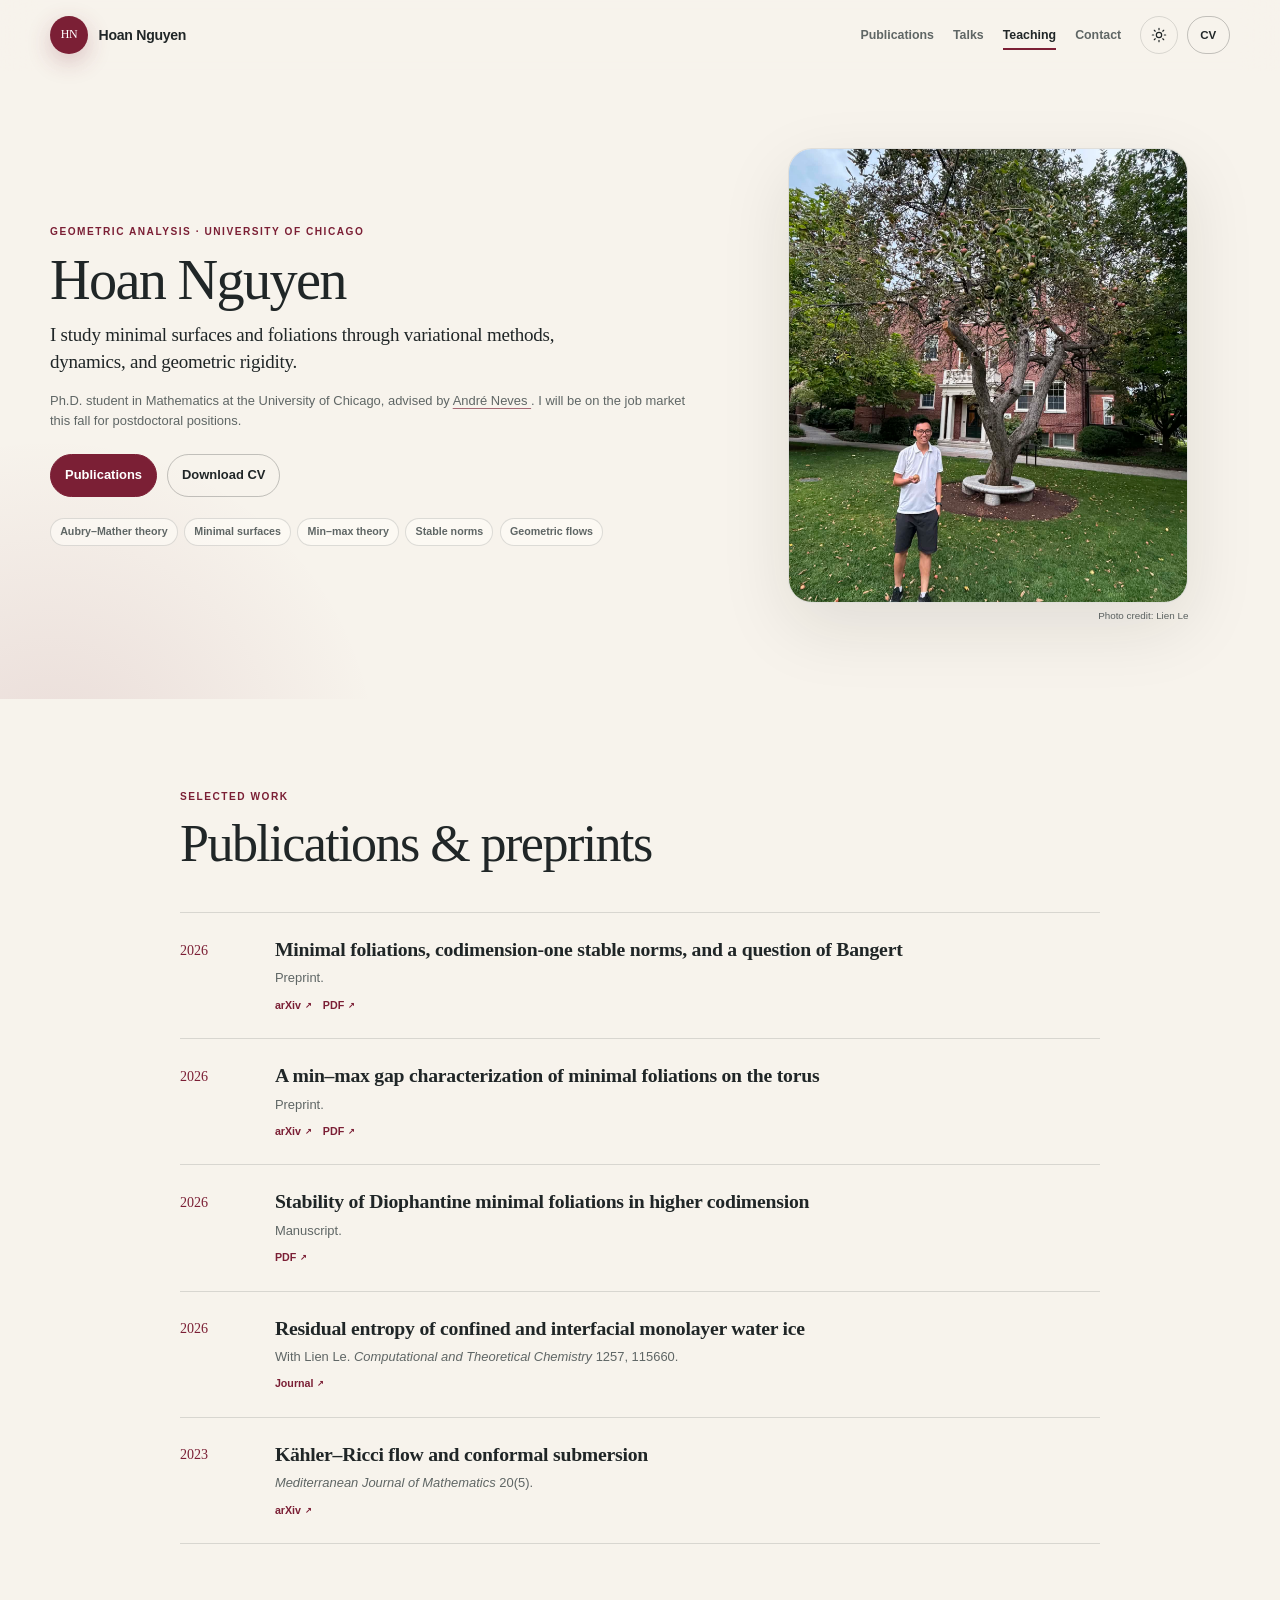
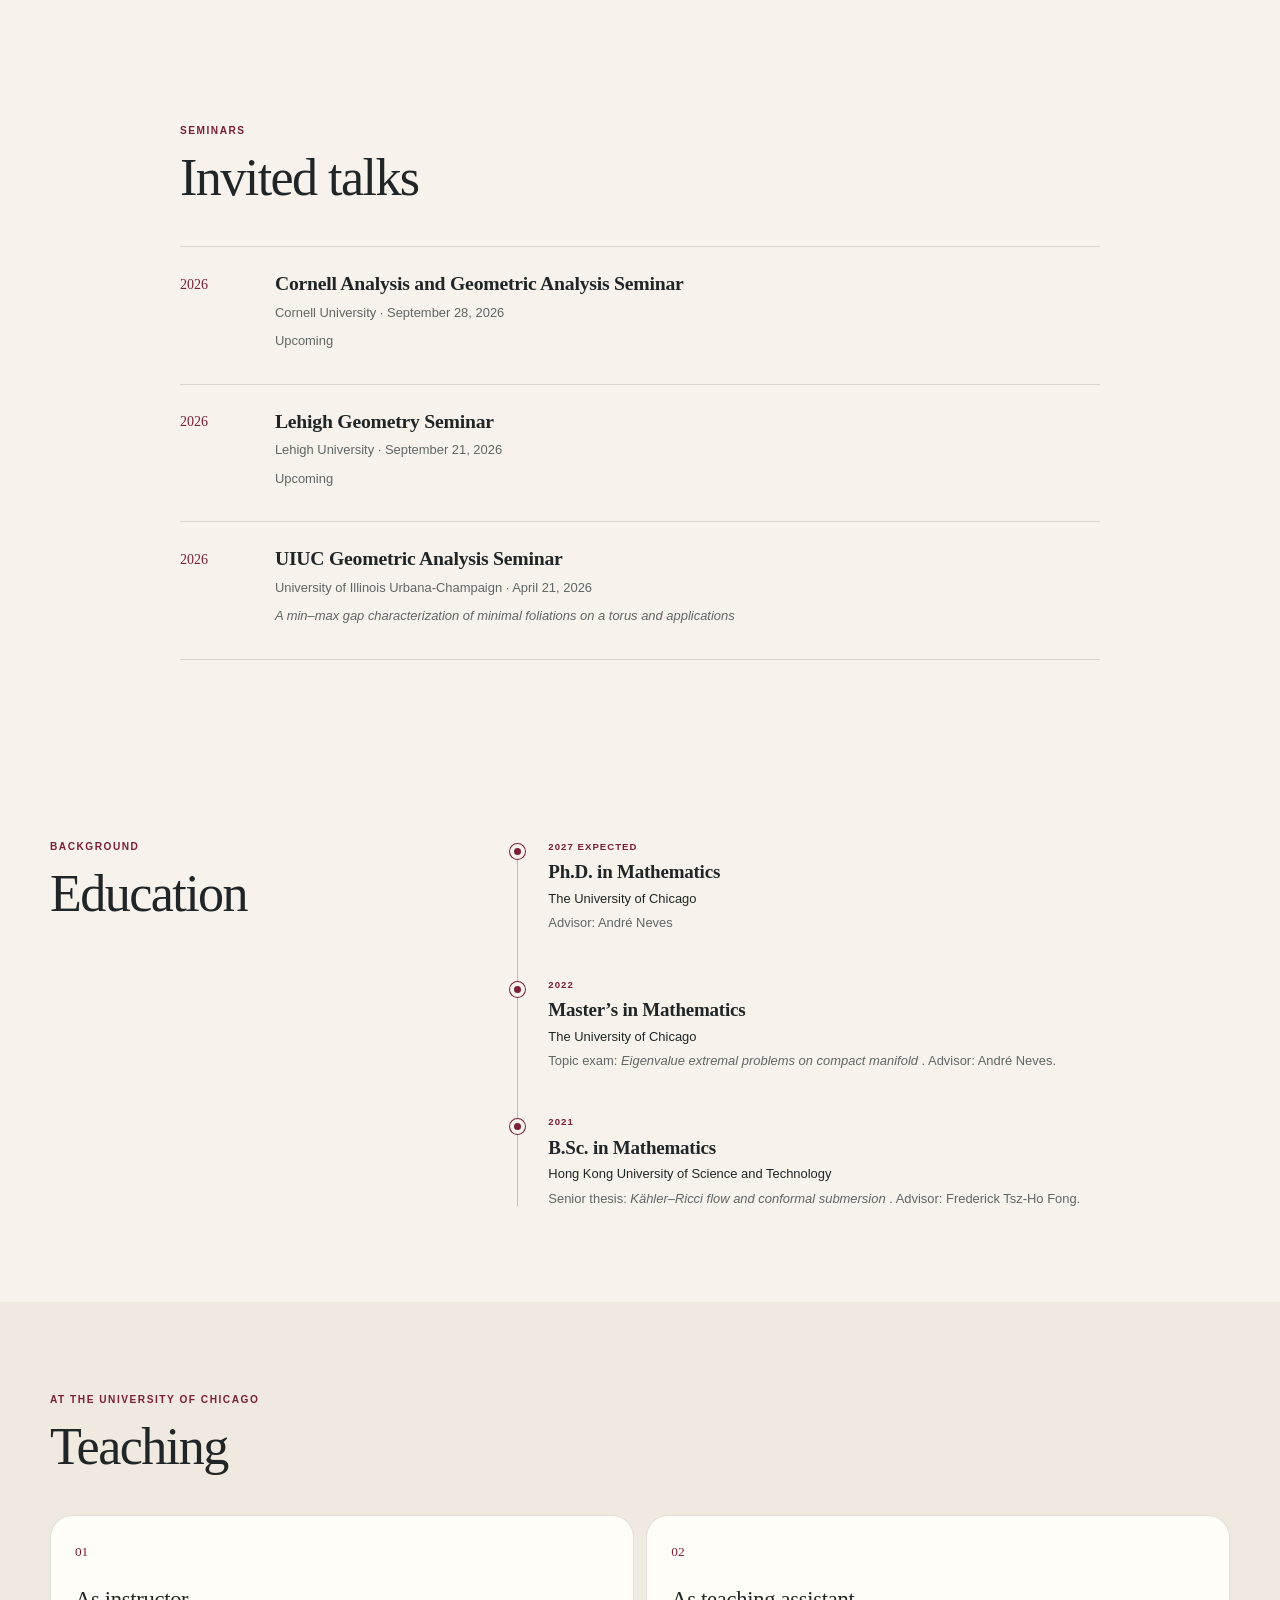
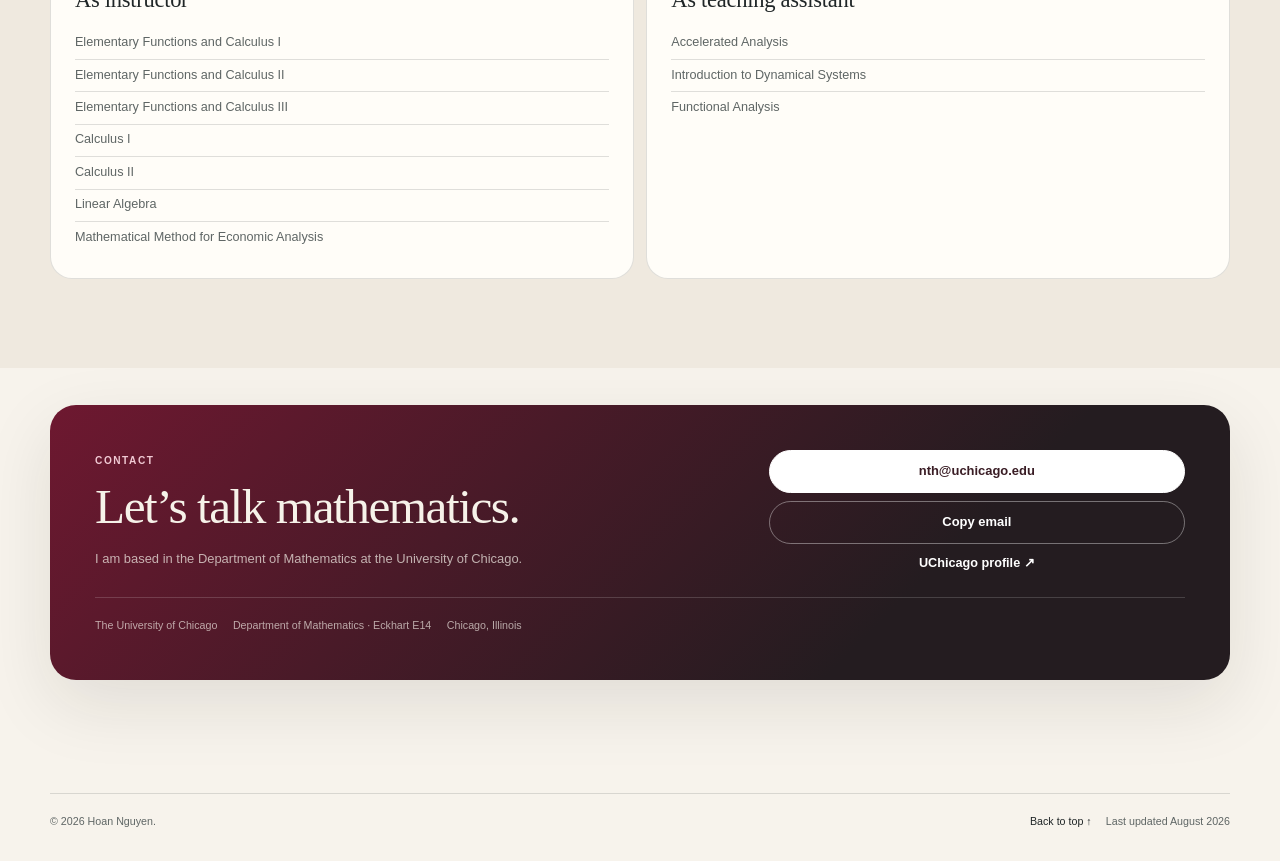
==== commit 126bcf8c: "Update index.html with new exam and role descriptions Added topic exam and advisor details, updated " ====
--- a/index.html
+++ b/index.html
@@ -722,6 +722,15 @@
             <p>
               The University of Chicago
             </p>
+            <p class="muted">
+
+              Topic exam:
+
+              <em>
+                Eigenvalue extremal problems on compact manifold
+              </em>.
+
+              Advisor: André Neves.
 
           </article>
 
@@ -798,7 +807,7 @@
             </span>
 
             <h3>
-              Instructor
+              As instructor
             </h3>
 
             <ul class="teaching-course-list">
@@ -823,7 +832,7 @@
             </span>
 
             <h3>
-              Teaching assistant
+              As teaching assistant
             </h3>
 
             <ul class="teaching-course-list">
@@ -848,82 +857,7 @@
          AWARDS
     ====================================================== -->
 
-    <section
-      class="section-pad"
-      id="awards"
-    >
-
-      <div class="container awards-shell reveal">
-
-        <div>
-
-          <p class="eyebrow">
-            Honors
-          </p>
-
-          <h2>
-            Awards
-          </h2>
-
-        </div>
-
-
-        <div class="award-list">
-
-
-          <div class="award-item">
-
-            <span
-              class="award-medal"
-              aria-hidden="true"
-            >
-              ●
-            </span>
-
-            <div>
-
-              <h3>
-                International Mathematical Olympiad
-              </h3>
-
-              <p>
-                Gold Medal · 2014 and 2015
-              </p>
-
-            </div>
-
-          </div>
-
-
-          <div class="award-item">
-
-            <span
-              class="award-medal award-medal-outline"
-              aria-hidden="true"
-            >
-              ◆
-            </span>
-
-            <div>
-
-              <h3>
-                HKUST Academic Excellence Award
-              </h3>
-
-              <p>
-                Hong Kong University of Science and Technology
-              </p>
-
-            </div>
-
-          </div>
-
-
-        </div>
-
-      </div>
-
-    </section>
+    
 
 
     <!-- =====================================================
--- a/styles.css
+++ b/styles.css
@@ -47,7 +47,6 @@
 
 
 html[data-theme="dark"] {
-
   --bg: #141818;
   --bg-elevated: #1c2121;
   --bg-soft: #202626;
@@ -91,6 +90,7 @@
 
 
 html {
+  font-size: 88%;
   scroll-behavior: smooth;
   scroll-padding-top: 100px;
 }
@@ -101,7 +101,7 @@
   background: var(--bg);
   color: var(--text);
   font-family: var(--sans);
-  line-height: 1.65;
+  line-height: 1.62;
 
   -webkit-font-smoothing: antialiased;
   text-rendering: optimizeLegibility;
@@ -164,35 +164,34 @@
 h2 {
   font-family: var(--serif);
   font-weight: 500;
-  letter-spacing: -0.035em;
+  letter-spacing: -0.03em;
 }
 
 
 h1 {
   font-size:
-    clamp(3rem, 5vw, 4.75rem);
-
-  line-height: 0.96;
-
-  margin-bottom: 1.15rem;
+    clamp(2.8rem, 4.4vw, 4.1rem);
+
+  line-height: 0.98;
+
+  margin-bottom: 1rem;
 }
 
 
 h2 {
   font-size:
-    clamp(2.8rem, 5.5vw, 4.9rem);
-
-  line-height: 0.98;
-
-  margin-bottom: 1.35rem;
+    clamp(2.3rem, 4.2vw, 3.7rem);
+
+  line-height: 1;
+
+  margin-bottom: 1.2rem;
 }
 
 
 h3 {
-  font-size: 1.28rem;
-  line-height: 1.28;
-
-  letter-spacing: -0.018em;
+  font-size: 1.15rem;
+  line-height: 1.3;
+  letter-spacing: -0.012em;
 }
 
 
@@ -218,7 +217,7 @@
 
 .section-pad {
   padding:
-    clamp(5rem, 8vw, 8rem) 0;
+    clamp(4.5rem, 7vw, 7rem) 0;
 }
 
 
@@ -228,14 +227,14 @@
 
 
 .eyebrow {
-  margin: 0 0 1rem;
+  margin: 0 0 0.9rem;
 
   color: var(--accent);
 
-  font-size: 0.76rem;
+  font-size: 0.72rem;
   font-weight: 750;
 
-  letter-spacing: 0.16em;
+  letter-spacing: 0.15em;
 
   text-transform: uppercase;
 }
@@ -273,7 +272,7 @@
 
   z-index: 1000;
 
-  padding: 0.7rem 1rem;
+  padding: 0.65rem 0.9rem;
 
   border-radius: 10px;
 
@@ -319,9 +318,7 @@
 
 
 .site-header.is-scrolled {
-
-  border-color:
-    var(--border);
+  border-color: var(--border);
 
   box-shadow:
     0 10px 30px
@@ -330,13 +327,13 @@
 
 
 .nav-shell {
-  min-height: 78px;
+  min-height: 70px;
 
   display: flex;
 
   align-items: center;
 
-  gap: 1.5rem;
+  gap: 1.35rem;
 }
 
 
@@ -345,7 +342,7 @@
 
   align-items: center;
 
-  gap: 0.85rem;
+  gap: 0.75rem;
 
   flex: 0 0 auto;
 
@@ -359,8 +356,8 @@
 
 
 .brand-mark {
-  width: 42px;
-  height: 42px;
+  width: 38px;
+  height: 38px;
 
   display: grid;
 
@@ -376,7 +373,7 @@
   font-family:
     var(--serif);
 
-  font-size: 0.93rem;
+  font-size: 0.85rem;
 
   letter-spacing: -0.03em;
 
@@ -402,7 +399,7 @@
 
   align-items: center;
 
-  gap: 1.6rem;
+  gap: 1.35rem;
 
   margin-left: auto;
 }
@@ -411,11 +408,11 @@
 .primary-nav a {
   position: relative;
 
-  padding: 0.4rem 0;
+  padding: 0.35rem 0;
 
   color: var(--text-muted);
 
-  font-size: 0.92rem;
+  font-size: 0.88rem;
 
   font-weight: 650;
 
@@ -459,13 +456,13 @@
 
   align-items: center;
 
-  gap: 0.7rem;
+  gap: 0.6rem;
 }
 
 
 .icon-button {
-  width: 42px;
-  height: 42px;
+  width: 38px;
+  height: 38px;
 
   display: grid;
 
@@ -490,7 +487,6 @@
 
 
 .icon-button:hover {
-
   transform:
     translateY(-2px);
 
@@ -503,7 +499,7 @@
 
 
 .icon-button svg {
-  width: 18px;
+  width: 16px;
 
   fill: none;
 
@@ -534,7 +530,7 @@
 
   background: transparent;
 
-  padding: 0.5rem;
+  padding: 0.45rem;
 
   margin-left: auto;
 
@@ -543,10 +539,9 @@
 
 
 .nav-toggle span:not(.sr-only) {
-
   display: block;
 
-  width: 24px;
+  width: 22px;
 
   height: 2px;
 
@@ -575,10 +570,10 @@
 
   justify-content: center;
 
-  min-height: 48px;
+  min-height: 43px;
 
   padding:
-    0.72rem 1.15rem;
+    0.62rem 1rem;
 
   border:
     1px solid
@@ -590,6 +585,8 @@
     var(--accent);
 
   color: #fff;
+
+  font-size: 0.92rem;
 
   font-weight: 750;
 
@@ -606,7 +603,6 @@
 
 
 .button:hover {
-
   transform:
     translateY(-2px);
 
@@ -639,7 +635,6 @@
 
 
 .button-outline:hover {
-
   color: var(--text);
 
   background:
@@ -653,12 +648,12 @@
 
 
 .button-small {
-  min-height: 42px;
+  min-height: 38px;
 
   padding:
-    0.55rem 1rem;
-
-  font-size: 0.88rem;
+    0.48rem 0.9rem;
+
+  font-size: 0.82rem;
 }
 
 
@@ -679,10 +674,10 @@
   overflow: clip;
 
   padding-top:
-    clamp(4rem, 7vw, 6.5rem);
+    clamp(3.4rem, 6vw, 5.5rem);
 
   padding-bottom:
-    clamp(4rem, 7vw, 6.5rem);
+    clamp(3.4rem, 6vw, 5.5rem);
 }
 
 
@@ -718,13 +713,13 @@
   display: grid;
 
   grid-template-columns:
-    minmax(0, 1.07fr)
-    minmax(320px, 0.83fr);
+    minmax(0, 1.08fr)
+    minmax(310px, 0.82fr);
 
   align-items: center;
 
   gap:
-    clamp(2.5rem, 6vw, 5rem);
+    clamp(2.2rem, 5vw, 4.3rem);
 }
 
 
@@ -736,35 +731,35 @@
 
 
 .hero-lede {
-  max-width: 610px;
-
-  margin-bottom: 1.25rem;
+  max-width: 580px;
+
+  margin-bottom: 1.1rem;
 
   font-family:
     var(--serif);
 
   font-size:
     clamp(
-      1.2rem,
-      1.75vw,
-      1.55rem
+      1.1rem,
+      1.5vw,
+      1.35rem
     );
 
-  line-height: 1.34;
-
-  letter-spacing: -0.015em;
+  line-height: 1.4;
+
+  letter-spacing: -0.012em;
 }
 
 
 .hero-meta {
-  max-width: 660px;
+  max-width: 640px;
 
   color:
     var(--text-muted);
 
-  font-size: 0.99rem;
-
-  line-height: 1.6;
+  font-size: 0.92rem;
+
+  line-height: 1.58;
 }
 
 
@@ -773,10 +768,10 @@
 
   flex-wrap: wrap;
 
-  gap: 0.8rem;
+  gap: 0.7rem;
 
   margin:
-    1.9rem 0 1.65rem;
+    1.6rem 0 1.45rem;
 }
 
 
@@ -785,7 +780,7 @@
 
   flex-wrap: wrap;
 
-  gap: 0.55rem;
+  gap: 0.45rem;
 
   list-style: none;
 
@@ -797,7 +792,7 @@
 
 .topic-list li {
   padding:
-    0.4rem 0.75rem;
+    0.34rem 0.65rem;
 
   border:
     1px solid
@@ -815,7 +810,7 @@
       transparent
     );
 
-  font-size: 0.81rem;
+  font-size: 0.76rem;
 
   font-weight: 600;
 }
@@ -837,7 +832,7 @@
 
 .hero-photo-wrap {
   width:
-    min(100%, 440px);
+    min(100%, 400px);
 }
 
 
@@ -850,7 +845,7 @@
     1px solid
     var(--border);
 
-  border-radius: 26px;
+  border-radius: 24px;
 
   background:
     var(--bg-elevated);
@@ -863,7 +858,7 @@
 .hero-photo-card {
   width: 100%;
 
-  height: 500px;
+  height: 455px;
 
   overflow: hidden;
 }
@@ -885,14 +880,14 @@
 
 .photo-credit {
   margin:
-    0.55rem 0 0;
+    0.45rem 0 0;
 
   color:
     var(--text-muted);
 
-  font-size: 0.76rem;
-
-  line-height: 1.4;
+  font-size: 0.7rem;
+
+  line-height: 1.35;
 
   text-align: right;
 }
@@ -904,20 +899,19 @@
 ====================================================== */
 
 .section-heading {
-  max-width: 760px;
-
-  margin-bottom: 3.5rem;
+  max-width: 720px;
+
+  margin-bottom: 3rem;
 }
 
 
 .section-heading > p:last-child {
-
   color:
     var(--text-muted);
 
-  font-size: 1.07rem;
-
-  max-width: 650px;
+  font-size: 0.98rem;
+
+  max-width: 620px;
 }
 
 
@@ -939,12 +933,12 @@
   display: grid;
 
   grid-template-columns:
-    88px
+    78px
     minmax(0, 1fr);
 
-  gap: 1.4rem;
-
-  padding: 2rem 0;
+  gap: 1.2rem;
+
+  padding: 1.7rem 0;
 
   border-top:
     1px solid
@@ -953,7 +947,6 @@
 
 
 .publication-item:last-child {
-
   border-bottom:
     1px solid
     var(--border);
@@ -961,7 +954,7 @@
 
 
 .pub-year {
-  padding-top: 0.15rem;
+  padding-top: 0.1rem;
 
   color:
     var(--accent);
@@ -969,7 +962,7 @@
   font-family:
     var(--serif);
 
-  font-size: 1.18rem;
+  font-size: 1rem;
 
   font-variant-numeric:
     tabular-nums;
@@ -977,16 +970,16 @@
 
 
 .pub-content h3 {
-  margin-bottom: 0.45rem;
+  margin-bottom: 0.4rem;
 
   font-family:
     var(--serif);
 
   font-size:
     clamp(
-      1.25rem,
-      2.2vw,
-      1.65rem
+      1.1rem,
+      1.7vw,
+      1.4rem
     );
 
   font-weight: 600;
@@ -994,17 +987,19 @@
 
 
 .pub-meta {
-  margin-bottom: 0.65rem;
+  margin-bottom: 0.55rem;
 
   color:
     var(--text-muted);
+
+  font-size: 0.92rem;
 }
 
 
 .inline-links {
   display: flex;
 
-  gap: 0.9rem;
+  gap: 0.8rem;
 }
 
 
@@ -1013,12 +1008,12 @@
 
   align-items: center;
 
-  gap: 0.3rem;
+  gap: 0.25rem;
 
   color:
     var(--accent);
 
-  font-size: 0.82rem;
+  font-size: 0.76rem;
 
   font-weight: 750;
 
@@ -1029,7 +1024,7 @@
 .inline-links a::after {
   content: "↗";
 
-  font-size: 0.8em;
+  font-size: 0.78em;
 }
 
 
@@ -1042,21 +1037,20 @@
   display: grid;
 
   grid-template-columns:
-    minmax(240px, 0.68fr)
+    minmax(220px, 0.68fr)
     minmax(0, 1.32fr);
 
   gap:
-    clamp(3rem, 8vw, 8rem);
+    clamp(2.6rem, 7vw, 7rem);
 
   align-items: start;
 }
 
 
 .two-column-layout .section-heading {
-
   position: sticky;
 
-  top: 130px;
+  top: 120px;
 }
 
 
@@ -1070,10 +1064,10 @@
 
   position: absolute;
 
-  left: 8px;
-
-  top: 8px;
-  bottom: 8px;
+  left: 7px;
+
+  top: 7px;
+  bottom: 7px;
 
   width: 1px;
 
@@ -1086,7 +1080,7 @@
   position: relative;
 
   padding:
-    0 0 3.2rem 3.1rem;
+    0 0 2.8rem 2.7rem;
 }
 
 
@@ -1099,10 +1093,10 @@
   position: absolute;
 
   left: 0;
-  top: 6px;
-
-  width: 17px;
-  height: 17px;
+  top: 5px;
+
+  width: 15px;
+  height: 15px;
 
   border:
     4px solid var(--bg);
@@ -1119,38 +1113,39 @@
 
 
 .timeline-item time {
-
   display: block;
 
-  margin-bottom: 0.5rem;
+  margin-bottom: 0.4rem;
 
   color:
     var(--accent);
 
-  font-size: 0.75rem;
+  font-size: 0.68rem;
 
   font-weight: 800;
 
-  letter-spacing: 0.12em;
+  letter-spacing: 0.11em;
 
   text-transform: uppercase;
 }
 
 
 .timeline-item h3 {
-  margin-bottom: 0.35rem;
+  margin-bottom: 0.3rem;
 
   font-family:
     var(--serif);
 
-  font-size: 1.65rem;
+  font-size: 1.35rem;
 
   font-weight: 600;
 }
 
 
 .timeline-item p {
-  margin-bottom: 0.28rem;
+  margin-bottom: 0.22rem;
+
+  font-size: 0.92rem;
 }
 
 
@@ -1165,14 +1160,14 @@
   grid-template-columns:
     repeat(2, minmax(0, 1fr));
 
-  gap: 1rem;
+  gap: 0.9rem;
 }
 
 
 .teaching-card {
   position: relative;
 
-  padding: 2rem;
+  padding: 1.7rem;
 
   border:
     1px solid
@@ -1189,7 +1184,7 @@
 .teaching-index {
   display: inline-flex;
 
-  margin-bottom: 2rem;
+  margin-bottom: 1.6rem;
 
   color:
     var(--accent);
@@ -1197,17 +1192,17 @@
   font-family:
     var(--serif);
 
-  font-size: 1.1rem;
+  font-size: 0.95rem;
 }
 
 
 .teaching-card h3 {
-  margin-bottom: 1.15rem;
+  margin-bottom: 0.9rem;
 
   font-family:
     var(--serif);
 
-  font-size: 2rem;
+  font-size: 1.6rem;
 
   font-weight: 500;
 }
@@ -1222,19 +1217,20 @@
 
   color:
     var(--text-muted);
+
+  font-size: 0.9rem;
 }
 
 
 .teaching-course-list li {
-
   padding:
-    0.55rem 0;
+    0.48rem 0;
 
   border-bottom:
     1px solid
     var(--border);
 
-  line-height: 1.45;
+  line-height: 1.42;
 }
 
 
@@ -1252,13 +1248,13 @@
   display: grid;
 
   grid-template-columns:
-    minmax(220px, 0.65fr)
+    minmax(200px, 0.65fr)
     minmax(0, 1.35fr);
 
   gap:
-    clamp(2.5rem, 7vw, 7rem);
-
-  padding-top: 1rem;
+    clamp(2.2rem, 6vw, 6rem);
+
+  padding-top: 0.8rem;
 }
 
 
@@ -1273,12 +1269,12 @@
   display: grid;
 
   grid-template-columns:
-    52px
+    46px
     minmax(0, 1fr);
 
-  gap: 1.2rem;
-
-  padding: 1.8rem 0;
+  gap: 1rem;
+
+  padding: 1.5rem 0;
 
   border-bottom:
     1px solid
@@ -1287,8 +1283,8 @@
 
 
 .award-medal {
-  width: 42px;
-  height: 42px;
+  width: 36px;
+  height: 36px;
 
   display: grid;
 
@@ -1317,7 +1313,6 @@
 
 
 .award-medal-outline {
-
   color:
     var(--accent);
 
@@ -1334,24 +1329,24 @@
 
 
 .award-item h3 {
-
-  margin-bottom: 0.25rem;
+  margin-bottom: 0.2rem;
 
   font-family:
     var(--serif);
 
-  font-size: 1.45rem;
+  font-size: 1.2rem;
 
   font-weight: 600;
 }
 
 
 .award-item p {
-
   margin: 0;
 
   color:
     var(--text-muted);
+
+  font-size: 0.9rem;
 }
 
 
@@ -1361,7 +1356,7 @@
 ====================================================== */
 
 .contact-section {
-  padding-top: 3rem;
+  padding-top: 2.6rem;
 }
 
 
@@ -1373,14 +1368,14 @@
     0.8fr;
 
   gap:
-    2rem 4rem;
+    1.7rem 3.5rem;
 
   align-items: center;
 
   padding:
-    clamp(2rem, 5vw, 4rem);
-
-  border-radius: 30px;
+    clamp(1.8rem, 4vw, 3.2rem);
+
+  border-radius: 26px;
 
   color:
     var(--text-on-dark);
@@ -1398,19 +1393,17 @@
 
 
 .contact-card h2 {
-
   font-size:
     clamp(
-      2.8rem,
-      5vw,
-      4.4rem
+      2.2rem,
+      4vw,
+      3.5rem
     );
 }
 
 
 .contact-card > div > p:last-child {
-
-  max-width: 620px;
+  max-width: 600px;
 
   margin-bottom: 0;
 
@@ -1421,6 +1414,8 @@
       235,
       0.7
     );
+
+  font-size: 0.92rem;
 }
 
 
@@ -1436,12 +1431,11 @@
 
   align-items: stretch;
 
-  gap: 0.7rem;
+  gap: 0.6rem;
 }
 
 
 .contact-card .button {
-
   border-color: #fff;
 
   background: #fff;
@@ -1451,7 +1445,6 @@
 
 
 .contact-card .button:hover {
-
   background: #f3e9e2;
 
   color: #3a1d25;
@@ -1459,7 +1452,6 @@
 
 
 .contact-card .button-outline {
-
   color: #fff;
 
   background: transparent;
@@ -1475,7 +1467,6 @@
 
 
 .contact-card .button-outline:hover {
-
   color: #fff;
 
   background:
@@ -1489,10 +1480,11 @@
 
 
 .text-link {
-
   align-self: center;
 
   color: #fff;
+
+  font-size: 0.9rem;
 
   font-weight: 700;
 
@@ -1514,9 +1506,9 @@
   flex-wrap: wrap;
 
   gap:
-    0.4rem 1.3rem;
-
-  padding-top: 1.6rem;
+    0.35rem 1.1rem;
+
+  padding-top: 1.35rem;
 
   border-top:
     1px solid
@@ -1535,7 +1527,7 @@
       0.66
     );
 
-  font-size: 0.84rem;
+  font-size: 0.76rem;
 }
 
 
@@ -1546,7 +1538,7 @@
 
 .site-footer {
   padding:
-    2rem 0 2.5rem;
+    1.7rem 0 2.2rem;
 }
 
 
@@ -1558,7 +1550,7 @@
 
   gap: 1rem;
 
-  padding-top: 1.6rem;
+  padding-top: 1.35rem;
 
   border-top:
     1px solid
@@ -1567,7 +1559,7 @@
   color:
     var(--text-muted);
 
-  font-size: 0.82rem;
+  font-size: 0.76rem;
 }
 
 
@@ -1579,12 +1571,11 @@
 .footer-inner > div {
   display: flex;
 
-  gap: 1.2rem;
+  gap: 1rem;
 }
 
 
 .footer-inner a {
-
   color:
     var(--text);
 
@@ -1613,7 +1604,7 @@
     );
 
   padding:
-    0.75rem 1rem;
+    0.68rem 0.9rem;
 
   border-radius: 999px;
 
@@ -1628,6 +1619,8 @@
   opacity: 0;
 
   pointer-events: none;
+
+  font-size: 0.84rem;
 
   transition:
     opacity 0.2s ease,
@@ -1654,11 +1647,10 @@
 
 
 .js .reveal {
-
   opacity: 0;
 
   transform:
-    translateY(22px);
+    translateY(20px);
 
   transition:
     opacity 0.7s ease,
@@ -1673,7 +1665,6 @@
 
 
 .js .reveal.is-visible {
-
   opacity: 1;
 
   transform: none;
@@ -1693,27 +1684,25 @@
 
 
   .hero-grid {
-
     grid-template-columns:
       1fr
       0.78fr;
 
-    gap: 2.5rem;
+    gap: 2.2rem;
   }
 
 
   .hero-photo-wrap {
-
     width:
       min(
         100%,
-        400px
+        370px
       );
   }
 
 
   .hero-photo-card {
-    height: 470px;
+    height: 430px;
   }
 
 }
@@ -1726,13 +1715,17 @@
 
 @media (max-width: 860px) {
 
+  html {
+    font-size: 92%;
+  }
+
+
   .nav-toggle {
     display: block;
   }
 
 
   .primary-nav {
-
     position: absolute;
 
     left: 20px;
@@ -1753,7 +1746,7 @@
       1px solid
       var(--border);
 
-    border-radius: 18px;
+    border-radius: 16px;
 
     background:
       var(--bg-elevated);
@@ -1776,7 +1769,6 @@
 
 
   .primary-nav.is-open {
-
     visibility: visible;
 
     opacity: 1;
@@ -1786,11 +1778,10 @@
 
 
   .primary-nav a {
-
     padding:
-      0.85rem 1rem;
-
-    border-radius: 12px;
+      0.8rem 0.9rem;
+
+    border-radius: 10px;
   }
 
 
@@ -1816,13 +1807,12 @@
 
 
   .hero-copy {
-    max-width: 760px;
+    max-width: 720px;
   }
 
 
   .hero-visual {
-
-    max-width: 520px;
+    max-width: 480px;
 
     width: 100%;
 
@@ -1836,16 +1826,14 @@
 
 
   .hero-photo-card {
-
     width: 100%;
 
-    height: 500px;
+    height: 460px;
   }
 
 
   .two-column-layout,
   .awards-shell {
-
     grid-template-columns: 1fr;
   }
 
@@ -1874,9 +1862,13 @@
 
 @media (max-width: 680px) {
 
+  html {
+    font-size: 94%;
+  }
+
+
   .container,
   .container.narrow {
-
     width:
       min(
         calc(100% - 28px),
@@ -1886,10 +1878,9 @@
 
 
   .nav-shell {
-
-    min-height: 70px;
-
-    gap: 0.8rem;
+    min-height: 66px;
+
+    gap: 0.75rem;
   }
 
 
@@ -1899,28 +1890,40 @@
 
 
   h1 {
-
     font-size:
       clamp(
-        2.7rem,
-        13vw,
-        3.8rem
+        2.4rem,
+        12vw,
+        3.4rem
       );
 
-    line-height: 0.96;
+    line-height: 0.98;
+  }
+
+
+  h2 {
+    font-size:
+      clamp(
+        2rem,
+        10vw,
+        3rem
+      );
   }
 
 
   .hero-lede {
-
-    font-size: 1.18rem;
-
-    line-height: 1.35;
+    font-size: 1.1rem;
+
+    line-height: 1.38;
+  }
+
+
+  .hero-meta {
+    font-size: 0.9rem;
   }
 
 
   .hero-actions {
-
     display: grid;
 
     grid-template-columns: 1fr;
@@ -1933,12 +1936,12 @@
 
 
   .visual-card {
-    border-radius: 22px;
+    border-radius: 20px;
   }
 
 
   .hero-photo-card {
-    height: 430px;
+    height: 400px;
   }
 
 
@@ -1949,21 +1952,19 @@
 
 
   .photo-credit {
-    font-size: 0.72rem;
+    font-size: 0.68rem;
   }
 
 
   .publication-item {
-
     grid-template-columns: 1fr;
 
-    gap: 0.4rem;
+    gap: 0.35rem;
   }
 
 
   .pub-year {
-
-    font-size: 0.82rem;
+    font-size: 0.78rem;
 
     font-family:
       var(--sans);
@@ -1978,33 +1979,31 @@
 
 
   .teaching-card {
-    padding: 1.6rem;
+    padding: 1.45rem;
   }
 
 
   .teaching-index {
-    margin-bottom: 1.6rem;
+    margin-bottom: 1.35rem;
   }
 
 
   .contact-card {
-
-    padding: 1.65rem;
-
-    border-radius: 24px;
+    padding: 1.45rem;
+
+    border-radius: 22px;
   }
 
 
   .footer-inner,
   .footer-inner > div {
-
     flex-direction:
       column;
   }
 
 
   .footer-inner > div {
-    gap: 0.35rem;
+    gap: 0.3rem;
   }
 
 }
@@ -2023,7 +2022,6 @@
   *,
   *::before,
   *::after {
-
     scroll-behavior:
       auto !important;
 
@@ -2042,7 +2040,6 @@
 
 
   .js .reveal {
-
     opacity: 1;
 
     transform: none;
@@ -2066,14 +2063,12 @@
   .contact-actions,
   .site-footer,
   .toast {
-
     display:
       none !important;
   }
 
 
   body {
-
     background: #fff;
 
     color: #000;
@@ -2096,14 +2091,12 @@
   .two-column-layout,
   .awards-shell,
   .contact-card {
-
     display: block;
   }
 
 
   .teaching-card,
   .contact-card {
-
     break-inside: avoid;
 
     margin-bottom: 1rem;
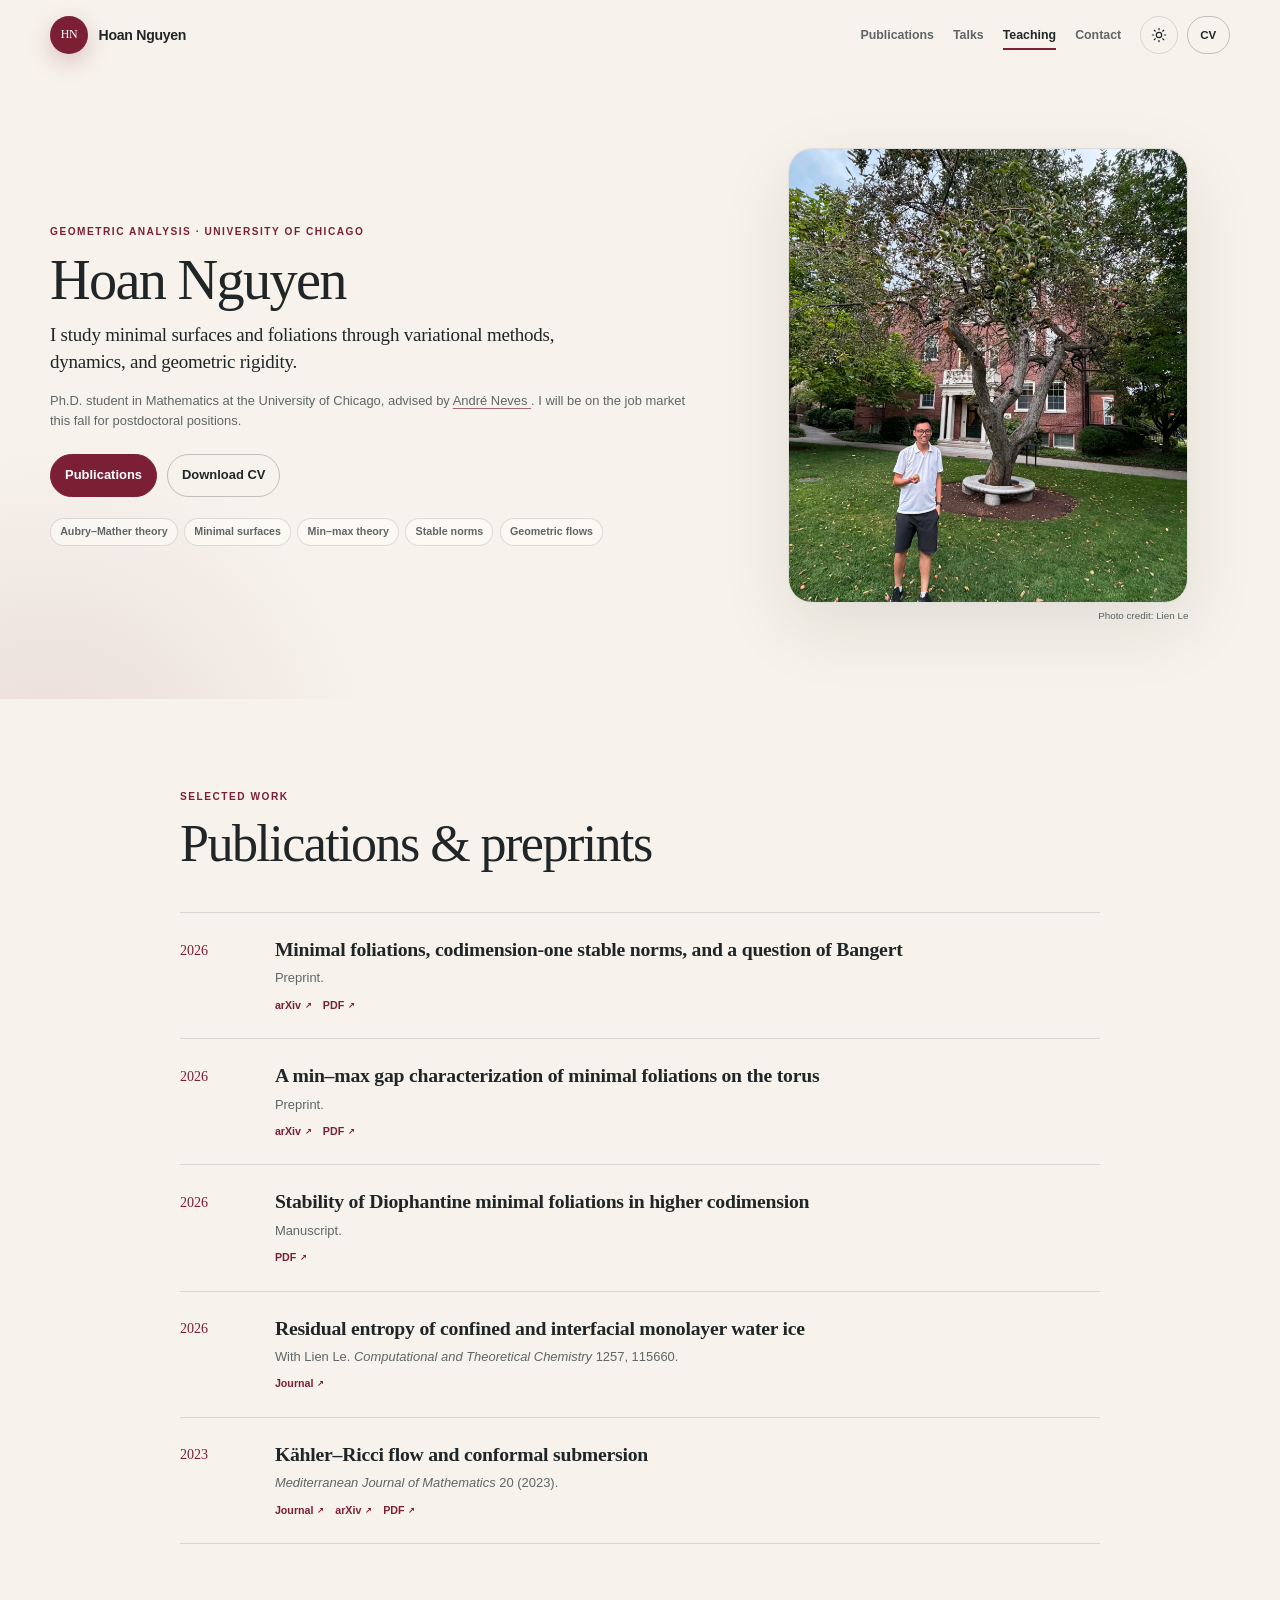
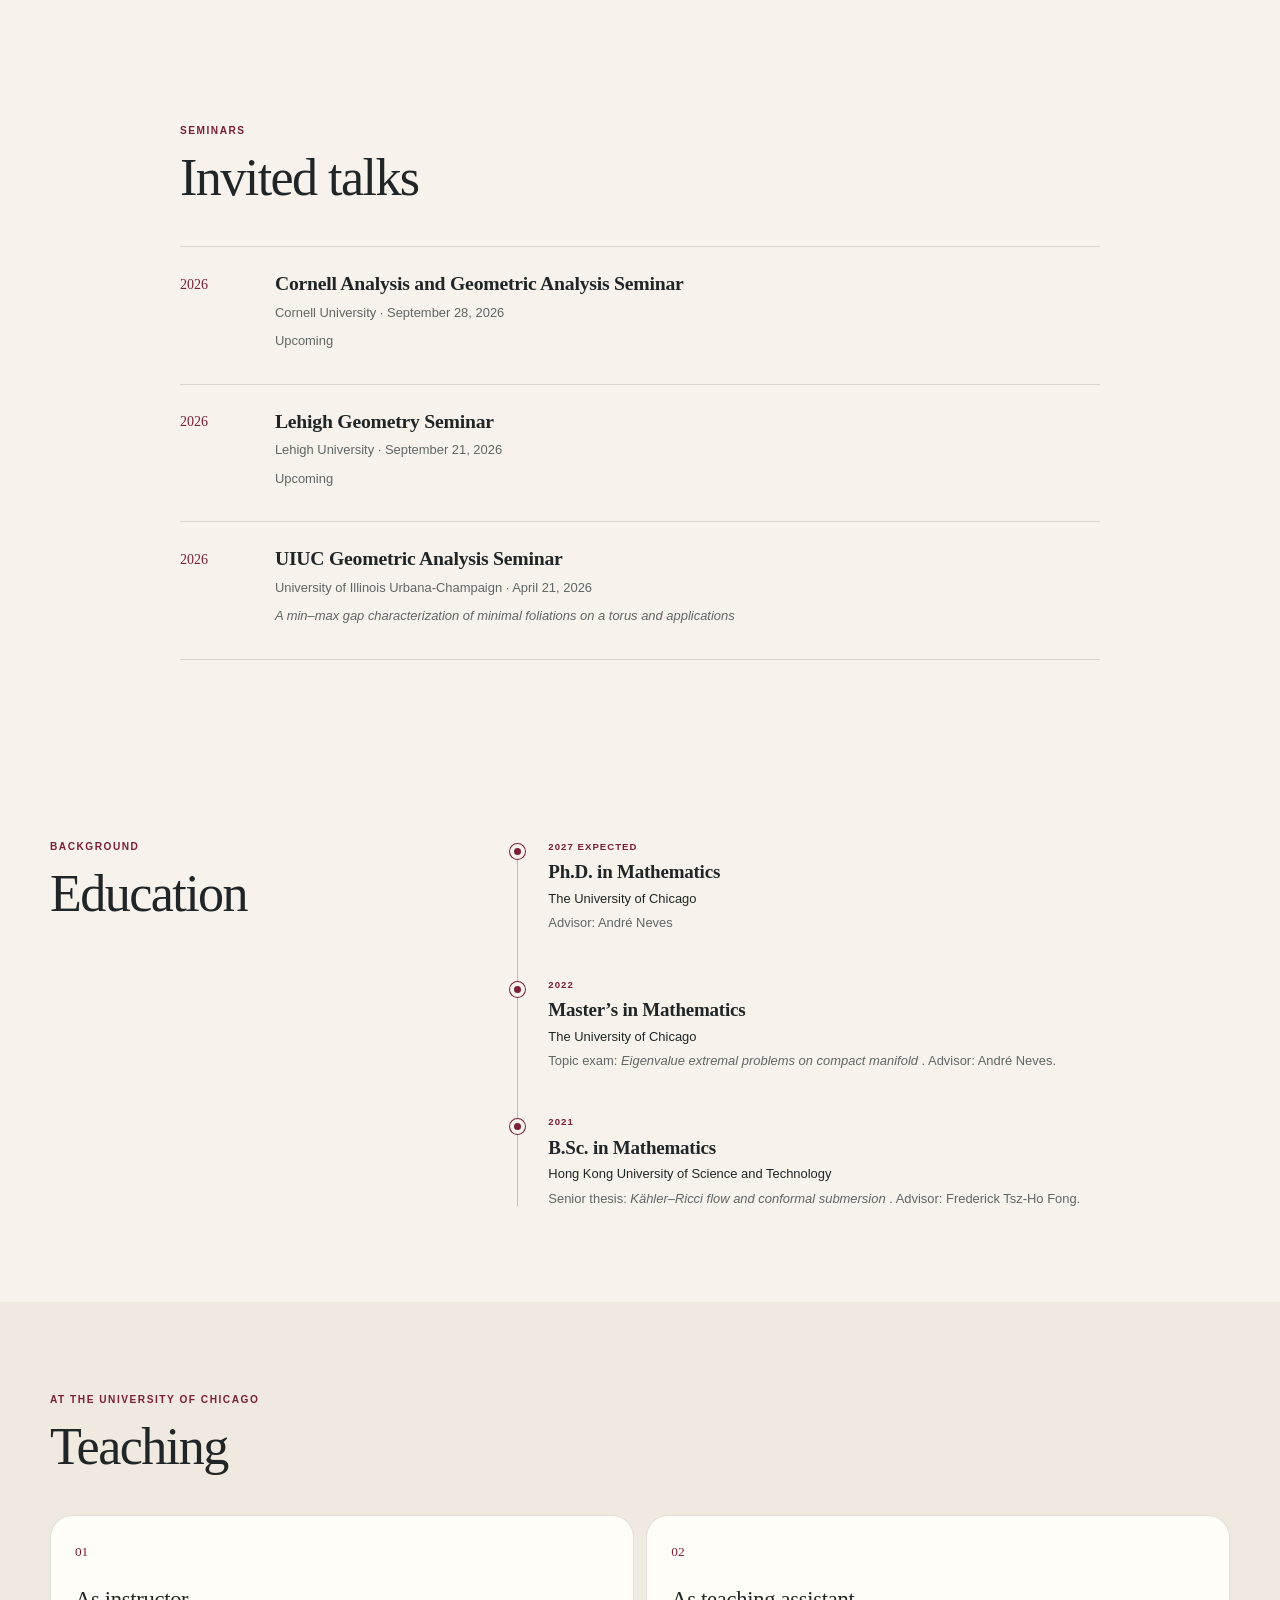
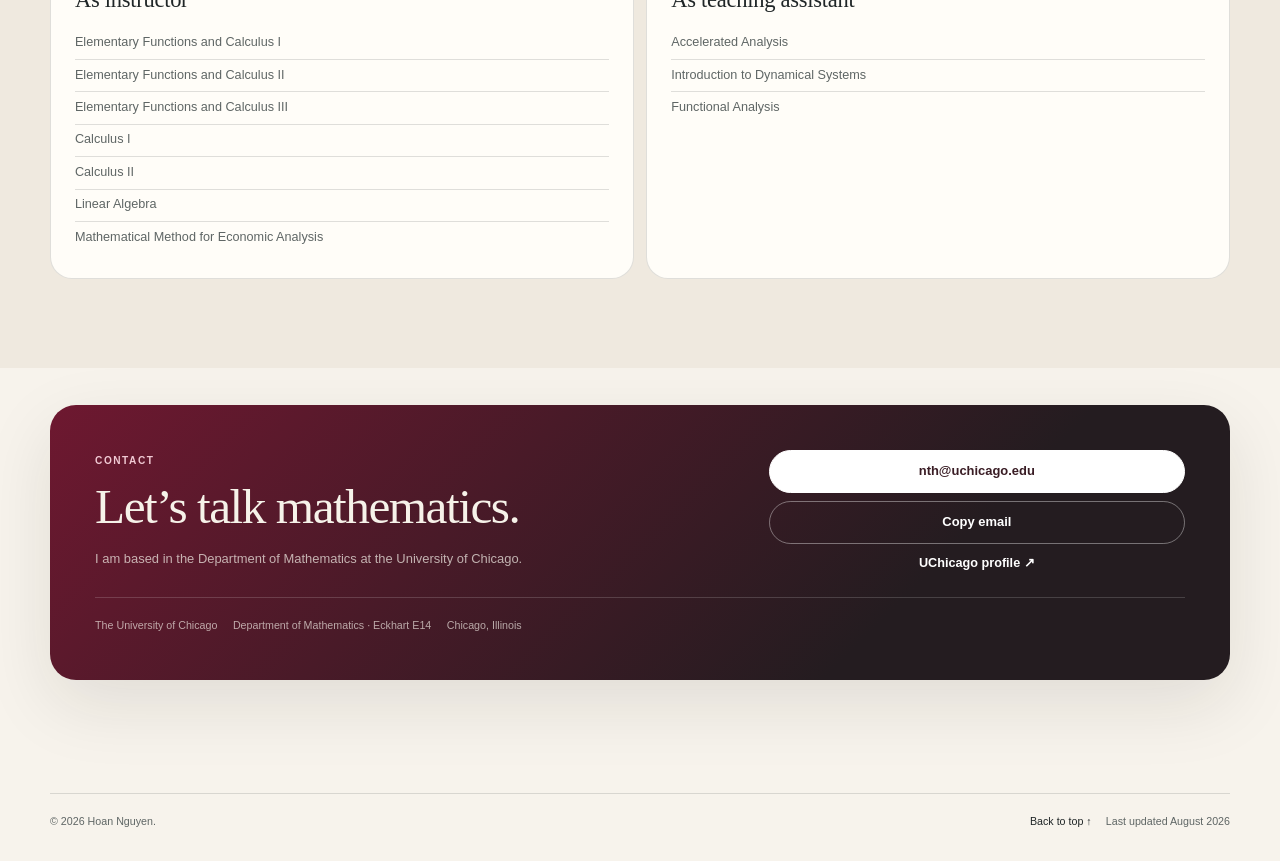
==== commit 31c4b54c: "Refactor publication item layout in index.html Updated publication item structure and links." ====
--- a/index.html
+++ b/index.html
@@ -508,32 +508,40 @@
 
           <li class="publication-item reveal">
 
-            <div class="pub-year">
-              2023
-            </div>
-
-            <div class="pub-content">
-
-              <h3>
-                Kähler–Ricci flow and conformal submersion
-              </h3>
-
-              <p class="pub-meta">
-                <em>Mediterranean Journal of Mathematics</em>
-                20(5).
-              </p>
-
-              <div class="inline-links">
-
-                <a href="https://arxiv.org/abs/2301.13065">
-                  arXiv
-                </a>
-
-              </div>
-
-            </div>
-
-          </li>
+  <div class="pub-year">
+    2023
+  </div>
+
+  <div class="pub-content">
+
+    <h3>
+      Kähler–Ricci flow and conformal submersion
+    </h3>
+
+    <p class="pub-meta">
+      <em>Mediterranean Journal of Mathematics</em>
+      20 (2023).
+    </p>
+
+    <div class="inline-links">
+
+      <a href="https://link.springer.com/article/10.1007/s00009-023-02472-5">
+        Journal
+      </a>
+
+      <a href="https://arxiv.org/abs/2301.13065">
+        arXiv
+      </a>
+
+      <a href="kahler-ricci.pdf">
+        PDF
+      </a>
+
+    </div>
+
+  </div>
+
+</li>
 
 
         </ol>
